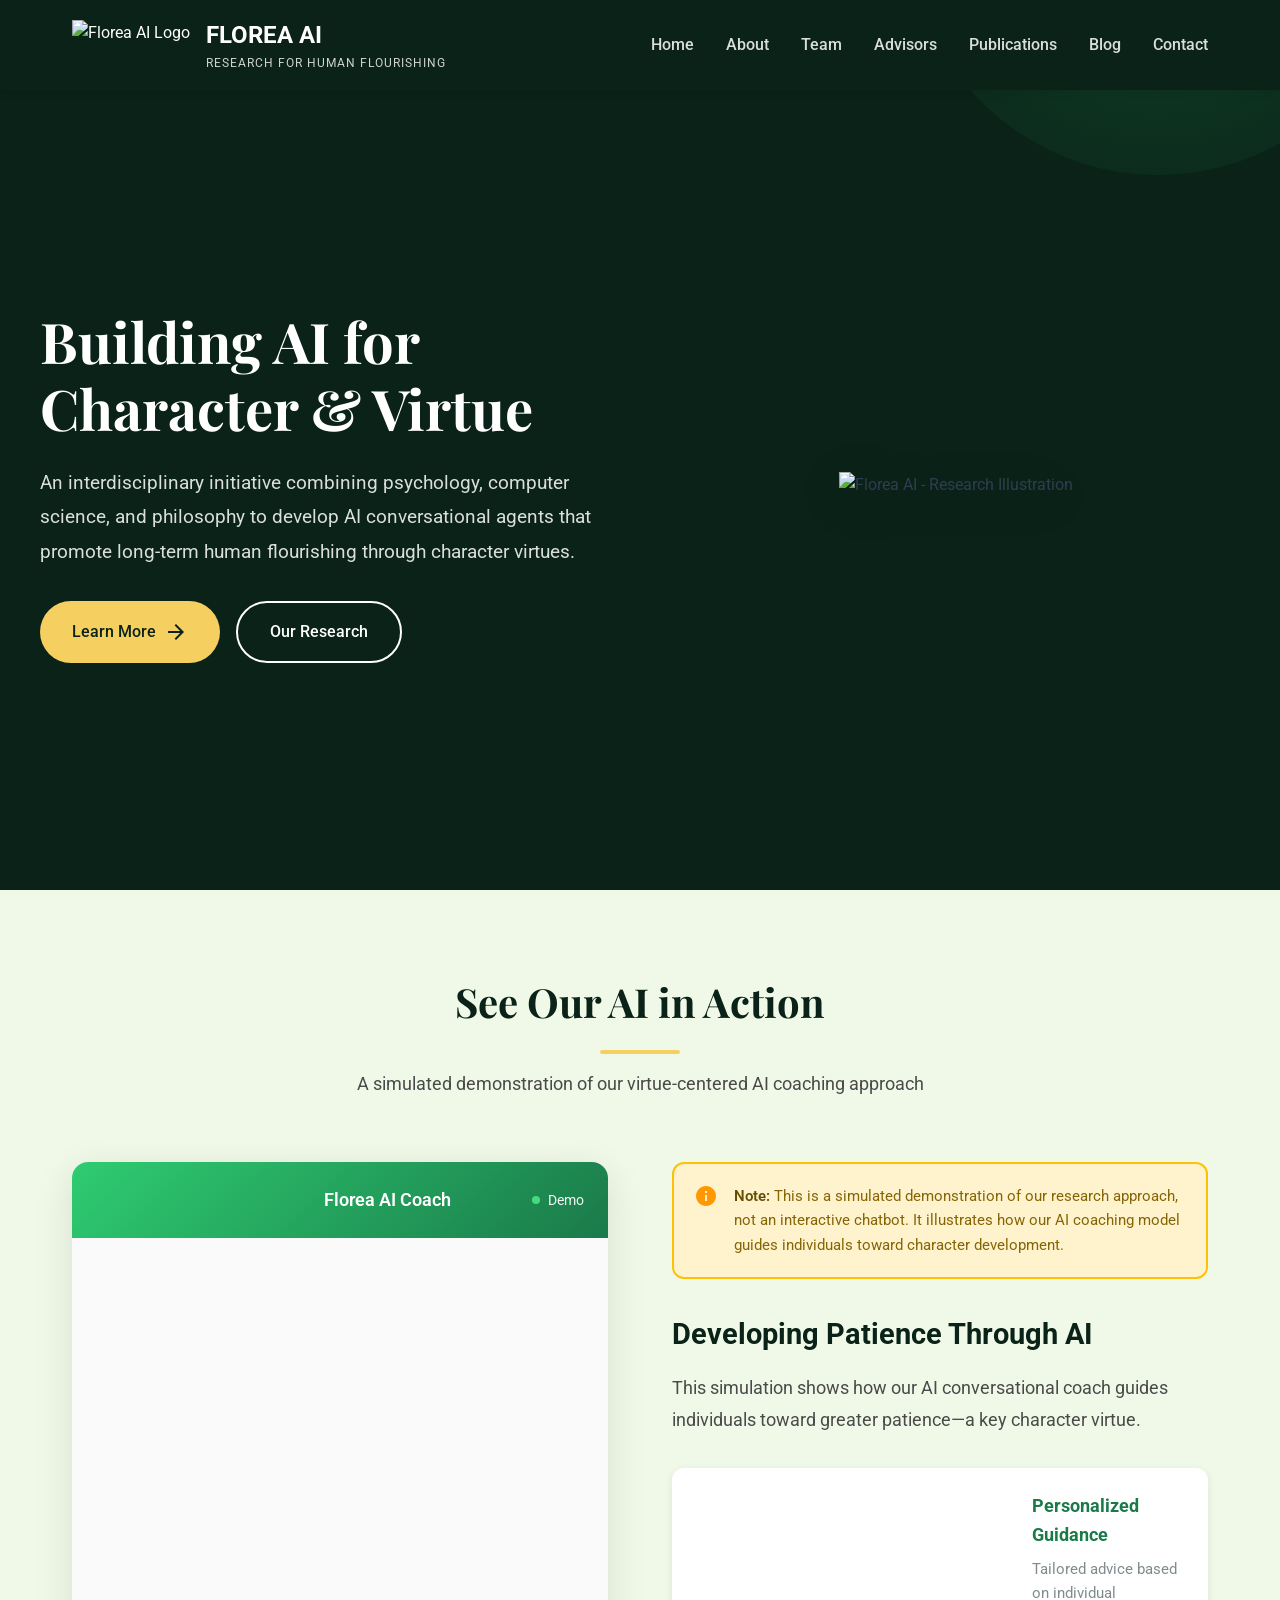
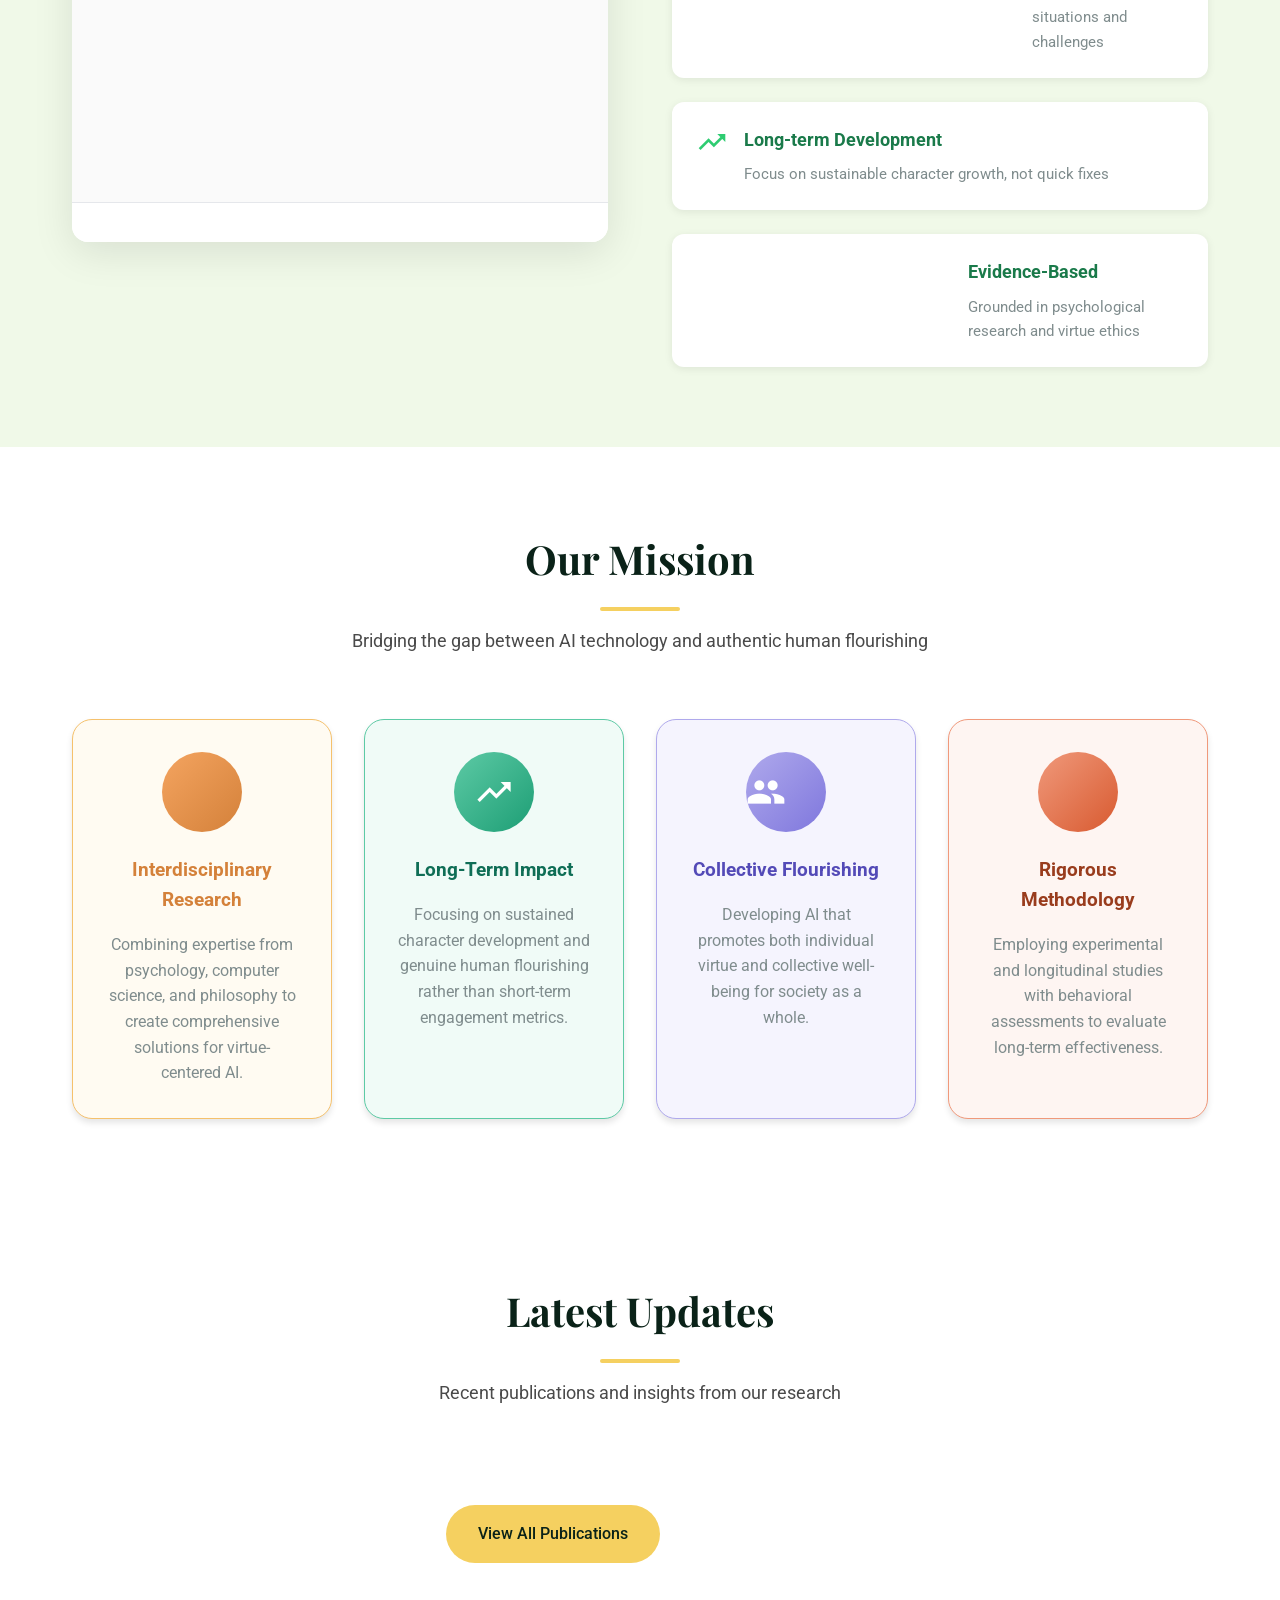
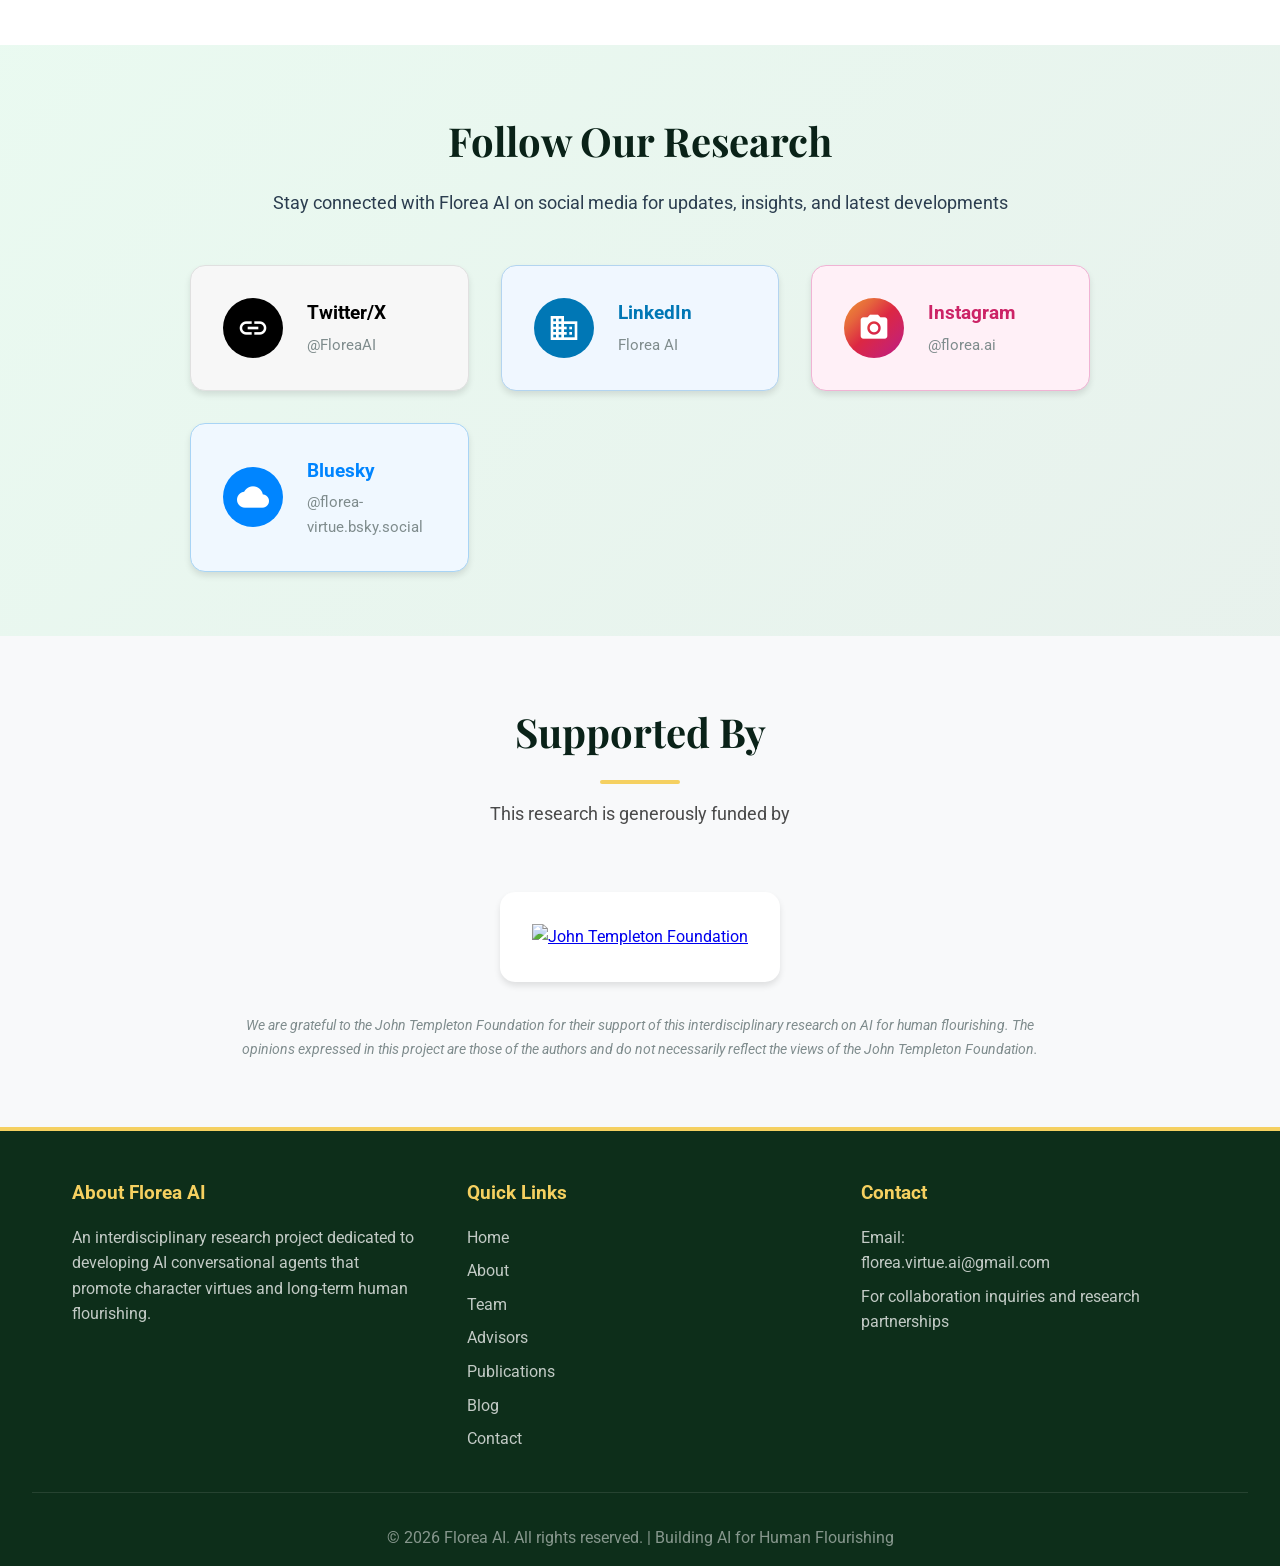
==== index.html @ 4e6e0218 "Update index.html" ====
<!DOCTYPE html>
<html lang="en">
<link rel="icon" href="/path/to/favicon.ico">
<head>
    <!-- Google tag (gtag.js) -->
<script async src="https://www.googletagmanager.com/gtag/js?id=G-B18Z51M95C"></script>
<script>
  window.dataLayer = window.dataLayer || [];
  function gtag(){dataLayer.push(arguments);}
  gtag('js', new Date());

  gtag('config', 'G-B18Z51M95C');
</script>
    <meta charset="UTF-8">
    <meta name="viewport" content="width=device-width, initial-scale=1.0">
    
    <!-- Primary Meta Tags -->
    <title>Florea AI - AI Research for Character Virtues & Human Flourishing</title>
    <meta name="title" content="Florea AI - AI Research for Character Virtues & Human Flourishing">
    <meta name="description" content="Florea AI develops virtue-centered AI conversational agents that promote character development and long-term human flourishing through interdisciplinary research in psychology, computer science, and philosophy.">
    <meta name="keywords" content="AI ethics, character virtues, human flourishing, AI conversational agents, virtue ethics, AI research, positive psychology, character development, ethical AI">
    <meta name="author" content="Florea AI Research Team">
    <meta name="robots" content="index, follow">
    <link rel="canonical" href="https://www.florea-ai.org/">
    
    <!-- Open Graph / Facebook -->
    <meta property="og:type" content="website">
    <meta property="og:url" content="https://www.florea-ai.org/">
    <meta property="og:title" content="Florea AI - AI Research for Character Virtues & Human Flourishing">
    <meta property="og:description" content="Developing AI conversational agents that promote character virtues and long-term human flourishing through interdisciplinary research.">
    <meta property="og:image" content="https://www.florea-ai.org/images/Florea_AI.png">
    <meta property="og:site_name" content="Florea AI">
    
    <!-- Twitter -->
    <meta property="twitter:card" content="summary_large_image">
    <meta property="twitter:url" content="https://www.florea-ai.org/">
    <meta property="twitter:title" content="Florea AI - AI Research for Character Virtues & Human Flourishing">
    <meta property="twitter:description" content="Developing AI conversational agents that promote character virtues and long-term human flourishing through interdisciplinary research.">
    <meta property="twitter:image" content="https://www.florea-ai.org/images/Florea_AI.png">
    <meta name="twitter:site" content="@FloreaAI">
    
    <!-- Fonts and Styles -->
    <link href="https://fonts.googleapis.com/css2?family=Roboto:wght@300;400;500;700&family=Playfair+Display:wght@700&display=swap" rel="stylesheet">
    <link rel="stylesheet" href="https://fonts.googleapis.com/icon?family=Material+Icons">
    <link rel="stylesheet" href="css/styles.css?v=2">
    
    <!-- Structured Data / Schema.org -->
    <script type="application/ld+json">
    {
      "@context": "https://schema.org",
      "@type": "ResearchOrganization",
      "name": "Florea AI",
      "description": "An interdisciplinary research project dedicated to developing AI conversational agents that promote character virtues and long-term human flourishing",
      "url": "https://www.florea-ai.org",
      "logo": "https://www.florea-ai.org/images/Florea_AI.png",
      "sameAs": [
        "https://x.com/FloreaAI",
        "https://www.linkedin.com/company/florea-ai",
        "https://www.instagram.com/florea.ai/",
        "https://bsky.app/profile/florea-virtue.bsky.social"
      ],
      "contactPoint": {
        "@type": "ContactPoint",
        "email": "florea.virtue.ai@gmail.com",
        "contactType": "Research Inquiries"
      }
    }
    </script>
</head>
<body>
    <!-- 
    ============================================================================
    EDITING INSTRUCTIONS FOR NON-PROGRAMMERS
    ============================================================================
    
    This website is designed to be easy to edit. Here's what you need to know:
    
    1. CHANGING TEXT: Simply find the text you want to change and type new text
    2. ADDING IMAGES: Replace image paths (src="...") with your new image path
    3. ADDING TEAM MEMBERS: Go to js/data.js file - instructions there
    4. ADDING PUBLICATIONS: Go to js/data.js file - instructions there
    5. ADDING BLOG POSTS: Go to js/data.js file - instructions there
    6. CHANGING COLORS: Go to css/styles.css and edit the color variables
    
    IMPORTANT: Don't delete any tags that look like <div>, </div>, <section>, etc.
    Just change the text BETWEEN the tags.
    
    ============================================================================
    -->

    <!-- Navigation Bar -->
    <nav id="navbar">
        <div class="nav-container">
            <a href="index.html" class="logo-nav">
                <!-- TO CHANGE LOGO: Replace the src path below with your logo file -->
                <img src="images/Florea_AI.png" alt="Florea AI Logo">
                <div class="logo-text">
                    <!-- TO CHANGE SITE TITLE: Edit text between <h1> tags -->
                    <h1>FLOREA AI</h1>
                    <!-- TO CHANGE TAGLINE: Edit text between <p> tags -->
                    <p>Research for Human Flourishing</p>
                </div>
            </a>
            <ul class="nav-links">
                <!-- TO ADD/REMOVE MENU ITEMS: Copy/paste <li> tags or delete them -->
                <li><a href="index.html">Home</a></li>
                <li><a href="about.html">About</a></li>
                <li><a href="team.html">Team</a></li>
                <li><a href="advisors.html">Advisors</a></li>
                <li><a href="publications.html">Publications</a></li>
                <li><a href="blog.html">Blog</a></li>
                <li><a href="contact.html">Contact</a></li>
            </ul>
            <div class="mobile-menu">
                <span class="material-icons">menu</span>
            </div>
        </div>
    </nav>
    <!-- Hero/Landing Section -->
    <section class="hero">
        <div class="hero-content">
            <div class="hero-text">
                <!-- TO CHANGE MAIN HEADLINE: Edit text between <h2> tags -->
                <h2>Building AI for Character & Virtue</h2>
                
                <!-- TO CHANGE DESCRIPTION: Edit text between <p> tags -->
                <p>An interdisciplinary initiative combining psychology, computer science, and philosophy to develop AI conversational agents that promote long-term human flourishing through character virtues.</p>
                
                <div class="cta-buttons">
                    <!-- TO CHANGE BUTTON TEXT: Edit text between <span> tags -->
                    <!-- TO CHANGE BUTTON LINK: Edit href="..." -->
                    <a href="about.html" class="btn btn-primary">
                        <span>Learn More</span>
                        <span class="material-icons">arrow_forward</span>
                    </a>
                    <a href="publications.html" class="btn btn-secondary">
                        <span>Our Research</span>
                    </a>
                </div>
            </div>
            <div class="hero-image">
                <!-- TO CHANGE HERO IMAGE: Replace src path -->
                <img src="images/Florea_AI.png" alt="Florea AI - Research Illustration">
            </div>
        </div>
    </section>

    <!-- Chatbot Demo Section -->
    <section class="chatbot-demo-section">
        <div class="container">
            <div class="section-header">
                <h2>See Our AI in Action</h2>
                <div class="accent-line"></div>
                <p>A simulated demonstration of our virtue-centered AI coaching approach</p>
            </div>
            
            <div class="chatbot-demo-container">
                <div class="chatbot-window">
                    <div class="chatbot-header">
                        <div class="chatbot-title">
                            <span class="material-icons">smart_toy</span>
                            <span>Florea AI Coach</span>
                        </div>
                        <div class="chatbot-status">
                            <span class="status-dot"></span>
                            <span>Demo</span>
                        </div>
                    </div>
                    <div class="chatbot-messages" id="chatbot-messages">
                        <!-- Messages will be added dynamically -->
                    </div>
                    <div class="chatbot-footer">
                        <div class="typing-indicator" id="typing-indicator">
                            <span></span>
                            <span></span>
                            <span></span>
                        </div>
                    </div>
                </div>
                <div class="chatbot-info">
                    <div class="demo-disclaimer">
                        <span class="material-icons">info</span>
                        <p><strong>Note:</strong> This is a simulated demonstration of our research approach, not an interactive chatbot. It illustrates how our AI coaching model guides individuals toward character development.</p>
                    </div>
                    <h3>Developing Patience Through AI</h3>
                    <p>This simulation shows how our AI conversational coach guides individuals toward greater patience—a key character virtue.</p>
                    <div class="demo-features">
                        <div class="demo-feature">
                            <span class="material-icons">psychology</span>
                            <div>
                                <h4>Personalized Guidance</h4>
                                <p>Tailored advice based on individual situations and challenges</p>
                            </div>
                        </div>
                        <div class="demo-feature">
                            <span class="material-icons">trending_up</span>
                            <div>
                                <h4>Long-term Development</h4>
                                <p>Focus on sustainable character growth, not quick fixes</p>
                            </div>
                        </div>
                        <div class="demo-feature">
                            <span class="material-icons">verified</span>
                            <div>
                                <h4>Evidence-Based</h4>
                                <p>Grounded in psychological research and virtue ethics</p>
                            </div>
                        </div>
                    </div>
                </div>
            </div>
        </div>
    </section>

    <!-- Quick Overview Section -->
    <section class="overview-section">
        <div class="container">
            <div class="section-header">
                <!-- TO CHANGE SECTION TITLE: Edit text between <h2> tags -->
                <h2>Our Mission</h2>
                <div class="accent-line"></div>
                <!-- TO CHANGE SECTION SUBTITLE: Edit text between <p> tags -->
                <p>Bridging the gap between AI technology and authentic human flourishing</p>
            </div>
            
            <div class="mission-grid">
                <!-- TO ADD MORE MISSION ITEMS: Copy this entire div.mission-card block -->
                <div class="mission-card">
                    <div class="mission-icon">
                        <!-- TO CHANGE ICON: Replace text between <span> tags with Material Icon name -->
                        <span class="material-icons">psychology</span>
                    </div>
                    <!-- TO CHANGE CARD TITLE: Edit <h3> text -->
                    <h3>Interdisciplinary Research</h3>
                    <!-- TO CHANGE CARD DESCRIPTION: Edit <p> text -->
                    <p>Combining expertise from psychology, computer science, and philosophy to create comprehensive solutions for virtue-centered AI.</p>
                </div>

                <div class="mission-card">
                    <div class="mission-icon">
                        <span class="material-icons">trending_up</span>
                    </div>
                    <h3>Long-Term Impact</h3>
                    <p>Focusing on sustained character development and genuine human flourishing rather than short-term engagement metrics.</p>
                </div>

                <div class="mission-card">
                    <div class="mission-icon">
                        <span class="material-icons">groups</span>
                    </div>
                    <h3>Collective Flourishing</h3>
                    <p>Developing AI that promotes both individual virtue and collective well-being for society as a whole.</p>
                </div>

                <div class="mission-card">
                    <div class="mission-icon">
                        <span class="material-icons">science</span>
                    </div>
                    <h3>Rigorous Methodology</h3>
                    <p>Employing experimental and longitudinal studies with behavioral assessments to evaluate long-term effectiveness.</p>
                </div>
            </div>
        </div>
    </section>

    <!-- Latest Updates Section -->
    <section class="latest-section">
        <div class="container">
            <div class="section-header">
                <h2>Latest Updates</h2>
                <div class="accent-line"></div>
                <p>Recent publications and insights from our research</p>
            </div>
            
            <!-- This section automatically loads from js/data.js -->
            <div id="latest-updates" class="latest-grid">
                <!-- Content loaded by JavaScript -->
            </div>
            
            <div class="text-center" style="margin-top: 2rem;">
                <a href="publications.html" class="btn btn-primary">View All Publications</a>
                <a href="blog.html" class="btn btn-secondary">Read Our Blog</a>
            </div>
        </div>
    </section>

    <!-- Social Media Section -->
    <section class="social-media-section">
        <div class="container">
            <div class="social-content">
                <h2>Follow Our Research</h2>
                <p>Stay connected with Florea AI on social media for updates, insights, and latest developments</p>
                <div class="social-links-grid">
                    <a href="https://x.com/FloreaAI" class="social-link-card" target="_blank" rel="noopener noreferrer">
                        <div class="social-icon">
                            <span class="material-icons">link</span>
                        </div>
                        <div class="social-info">
                            <h3>Twitter/X</h3>
                            <p>@FloreaAI</p>
                        </div>
                    </a>
                    <a href="https://www.linkedin.com/company/florea-ai" class="social-link-card" target="_blank" rel="noopener noreferrer">
                        <div class="social-icon">
                            <span class="material-icons">business</span>
                        </div>
                        <div class="social-info">
                            <h3>LinkedIn</h3>
                            <p>Florea AI</p>
                        </div>
                    </a>
                    <a href="https://www.instagram.com/florea.ai/" class="social-link-card" target="_blank" rel="noopener noreferrer">
                        <div class="social-icon">
                            <span class="material-icons">photo_camera</span>
                        </div>
                        <div class="social-info">
                            <h3>Instagram</h3>
                            <p>@florea.ai</p>
                        </div>
                    </a>
                    <a href="https://bsky.app/profile/florea-virtue.bsky.social" class="social-link-card" target="_blank" rel="noopener noreferrer">
                        <div class="social-icon">
                            <span class="material-icons">cloud</span>
                        </div>
                        <div class="social-info">
                            <h3>Bluesky</h3>
                            <p>@florea-virtue.bsky.social</p>
                        </div>
                    </a>
                </div>
            </div>
        </div>
    </section>

    <!-- Sponsors Section -->
    <section class="sponsors-section">
        <div class="container">
            <div class="section-header">
                <!-- TO CHANGE SPONSORS TITLE: Edit <h2> text -->
                <h2>Supported By</h2>
                <div class="accent-line"></div>
                <!-- TO CHANGE SPONSORS DESCRIPTION: Edit <p> text -->
                <p>This research is generously funded by</p>
            </div>
            <div class="sponsors-grid">
                <!-- TO ADD MORE SPONSORS: Copy this sponsor-card div and change the image and link -->
                <div class="sponsor-card">
                    <a href="https://www.templeton.org/" target="_blank" rel="noopener noreferrer">
                        <img src="images/JTF_logo.png" alt="John Templeton Foundation">
                    </a>
                </div>
                <!-- Add more sponsor cards here by copying the above div -->
            </div>
            <div class="sponsor-acknowledgment">
                <!-- TO CHANGE ACKNOWLEDGMENT TEXT: Edit <p> text -->
                <p>We are grateful to the John Templeton Foundation for their support of this interdisciplinary research on AI for human flourishing. The opinions expressed in this project are those of the authors and do not necessarily reflect the views of the John Templeton Foundation.</p>
            </div>
        </div>
    </section>

    <!-- Footer -->
    <footer>
        <div class="footer-content container">
            <div class="footer-section">
                <!-- TO CHANGE FOOTER ABOUT TEXT: Edit <p> text -->
                <h3>About Florea AI</h3>
                <p>An interdisciplinary research project dedicated to developing AI conversational agents that promote character virtues and long-term human flourishing.</p>
            </div>
            <div class="footer-section">
                <h3>Quick Links</h3>
                <!-- TO ADD/REMOVE FOOTER LINKS: Copy/paste <a> tags -->
                <a href="index.html">Home</a>
                <a href="about.html">About</a>
                <a href="team.html">Team</a>
                <a href="advisors.html">Advisors</a>
                <a href="publications.html">Publications</a>
                <a href="blog.html">Blog</a>
                <a href="contact.html">Contact</a>
            </div>
            <div class="footer-section" style="display: none;">
                <h3>Resources</h3>
                <!-- TO CHANGE RESOURCE LINKS: Edit href and text -->
                <a href="#">Open Source Code</a>
                <a href="#">Datasets</a>
                <a href="#">Documentation</a>
                <a href="#">Research Tools</a>
            </div>
            <div class="footer-section">
                <h3>Contact</h3>
                <!-- TO CHANGE CONTACT INFO: Edit text -->
                <p>Email: <a href="mailto:florea.virtue.ai@gmail.com">florea.virtue.ai@gmail.com</a>
                <p>For collaboration inquiries and research partnerships</p>
            </div>
        </div>
        <div class="footer-bottom">
            <!-- TO CHANGE COPYRIGHT: Edit text -->
            <p>&copy; 2026 Florea AI. All rights reserved. | Building AI for Human Flourishing</p>
        </div>
    </footer>

    <script src="js/data.js"></script>
    <script src="js/main.js"></script>
</body>
</html>
---- css/styles.css ----
/*
================================================================================
FLOREA AI WEBSITE STYLES
================================================================================

TO CHANGE COLORS:
Find the :root section below and modify the color values

TO CHANGE FONTS:
Look for font-family declarations and update them

IMPORTANT: Be careful when editing - keep all the brackets {} and semicolons ;
================================================================================
*/

/* ============================================================================
   COLOR VARIABLES - EDIT THESE TO CHANGE SITE COLORS
   ============================================================================ */
:root {
    /* Main brand colors - change these to match your preferences */
    --primary-green: #2ecc71;
    --dark-green: #1a7a4a;
    --light-green: #a8e6cf;
    --accent-green: #27ae60;
    
    /* Text colors */
    --text-dark: #2c3e50;
    --text-light: #7f8c8d;
    
    /* Background and UI */
    --background: #ffffff;
    --background-light: #f8f9fa;
    --card-shadow: 0 4px 6px rgba(0, 0, 0, 0.1);
    --card-shadow-hover: 0 8px 16px rgba(0, 0, 0, 0.15);
}

/* ============================================================================
   BASIC RESET AND TYPOGRAPHY
   ============================================================================ */
* {
    margin: 0;
    padding: 0;
    box-sizing: border-box;
}

body {
    font-family: 'Roboto', sans-serif;
    color: var(--text-dark);
    line-height: 1.6;
    overflow-x: hidden;
}

.container {
    max-width: 1200px;
    margin: 0 auto;
    padding: 0 2rem;
}

.container-narrow {
    max-width: 800px;
    margin: 0 auto;
    padding: 0 2rem;
}

.text-center {
    text-align: center;
}

/* ============================================================================
   NAVIGATION
   ============================================================================ */
nav {
    position: fixed;
    top: 0;
    width: 100%;
    background: rgba(255, 255, 255, 0.98);
    box-shadow: 0 2px 10px rgba(0, 0, 0, 0.1);
    z-index: 1000;
    transition: all 0.3s ease;
}

nav.scrolled {
    background: rgba(255, 255, 255, 1);
}

.nav-container {
    max-width: 1200px;
    margin: 0 auto;
    padding: 1rem 2rem;
    display: flex;
    justify-content: space-between;
    align-items: center;
}

.logo-nav {
    display: flex;
    align-items: center;
    gap: 1rem;
    text-decoration: none;
    color: #ffffff;
}

.logo-nav img {
    height: 50px;
    width: auto;
}

.logo-text h1 {
    font-size: 1.5rem;
    font-weight: 700;
    color: #ffffff;  
}

.logo-text p {
    font-size: 0.75rem;
    color: #ffffff;
    letter-spacing: 1px;
    text-transform: uppercase;
}

.nav-links {
    display: flex;
    gap: 2rem;
    list-style: none;
}

.nav-links a {
    text-decoration: none;
    color: var(--text-dark);
    font-weight: 500;
    transition: color 0.3s ease;
    position: relative;
}

.nav-links a:hover,
.nav-links a.active {
    color: var(--primary-green);
}

.nav-links a::after {
    content: '';
    position: absolute;
    bottom: -5px;
    left: 0;
    width: 0;
    height: 2px;
    background: var(--primary-green);
    transition: width 0.3s ease;
}

.nav-links a:hover::after,
.nav-links a.active::after {
    width: 100%;
}

.mobile-menu {
    display: none;
    cursor: pointer;
}

/* ============================================================================
   HERO SECTION
   ============================================================================ */
.hero {
    margin-top: 80px;
    min-height: 90vh;
    background: linear-gradient(135deg, rgba(46, 204, 113, 0.1), rgba(26, 122, 74, 0.1));
    display: flex;
    align-items: center;
    justify-content: center;
    padding: 4rem 2rem;
    position: relative;
    overflow: hidden;
}

.hero::before {
    content: '';
    position: absolute;
    top: -50%;
    right: -10%;
    width: 500px;
    height: 500px;
    background: radial-gradient(circle, rgba(46, 204, 113, 0.2), transparent);
    border-radius: 50%;
    animation: float 6s ease-in-out infinite;
}

@keyframes float {
    0%, 100% { transform: translateY(0) rotate(0deg); }
    50% { transform: translateY(-20px) rotate(5deg); }
}

.hero-content {
    max-width: 1200px;
    display: grid;
    grid-template-columns: 1fr 1fr;
    gap: 4rem;
    align-items: center;
    position: relative;
    z-index: 1;
}

.hero-text h2 {
    font-family: 'Playfair Display', serif;
    font-size: 3.5rem;
    margin-bottom: 1.5rem;
    background: linear-gradient(135deg, var(--primary-green), var(--dark-green));
    -webkit-background-clip: text;
    -webkit-text-fill-color: transparent;
    background-clip: text;
    line-height: 1.2;
}

.hero-text p {
    font-size: 1.2rem;
    color: var(--text-light);
    margin-bottom: 2rem;
    line-height: 1.8;
}

.cta-buttons {
    display: flex;
    gap: 1rem;
    flex-wrap: wrap;
}

.btn {
    padding: 1rem 2rem;
    border: none;
    border-radius: 50px;
    font-size: 1rem;
    font-weight: 500;
    cursor: pointer;
    transition: all 0.3s ease;
    text-decoration: none;
    display: inline-flex;
    align-items: center;
    gap: 0.5rem;
}

.btn-primary {
    background: linear-gradient(135deg, var(--primary-green), var(--accent-green));
    color: white;
    box-shadow: 0 4px 15px rgba(46, 204, 113, 0.3);
}

.btn-primary:hover {
    transform: translateY(-2px);
    box-shadow: 0 6px 20px rgba(46, 204, 113, 0.4);
}

.btn-secondary {
    background: white;
    color: var(--primary-green);
    border: 2px solid var(--primary-green);
}

.btn-secondary:hover {
    background: var(--primary-green);
    color: white;
}

.hero-image {
    display: flex;
    justify-content: center;
    align-items: center;
}

.hero-image img {
    max-width: 100%;
    height: auto;
    filter: drop-shadow(0 10px 30px rgba(0, 0, 0, 0.1));
    animation: floatImage 3s ease-in-out infinite;
}

@keyframes floatImage {
    0%, 100% { transform: translateY(0); }
    50% { transform: translateY(-10px); }
}

/* ============================================================================
   SECTION STYLES
   ============================================================================ */
section {
    padding: 5rem 2rem;
}

.section-header {
    text-align: center;
    margin-bottom: 4rem;
}

.section-header h2 {
    font-family: 'Playfair Display', serif;
    font-size: 2.5rem;
    margin-bottom: 1rem;
    color: var(--text-dark);
}

.section-header p {
    font-size: 1.1rem;
    color: var(--text-light);
    max-width: 700px;
    margin: 0 auto;
}

.accent-line {
    width: 80px;
    height: 4px;
    background: linear-gradient(90deg, var(--primary-green), var(--accent-green));
    margin: 1rem auto;
    border-radius: 2px;
}

/* ============================================================================
   PAGE HEADER
   ============================================================================ */
.page-header {
    margin-top: 80px;
    padding: 4rem 2rem;
    background: linear-gradient(135deg, rgba(46, 204, 113, 0.1), rgba(26, 122, 74, 0.1));
    text-align: center;
}

.page-header h1 {
    font-family: 'Playfair Display', serif;
    font-size: 3rem;
    margin-bottom: 1rem;
    background: linear-gradient(135deg, var(--primary-green), var(--dark-green));
    -webkit-background-clip: text;
    -webkit-text-fill-color: transparent;
    background-clip: text;
}

.page-header p {
    font-size: 1.2rem;
    color: var(--text-light);
}

/* ============================================================================
   MISSION/OVERVIEW CARDS
   ============================================================================ */
.overview-section {
    background: white;
}

.mission-grid {
    display: grid;
    grid-template-columns: repeat(auto-fit, minmax(250px, 1fr));
    gap: 2rem;
}

.mission-card {
    background: white;
    padding: 2rem;
    border-radius: 20px;
    box-shadow: var(--card-shadow);
    transition: transform 0.3s ease, box-shadow 0.3s ease;
    text-align: center;
}

.mission-card:hover {
    transform: translateY(-10px);
    box-shadow: var(--card-shadow-hover);
}
.mission-card:nth-child(1) { background: #FFFBF2; border: 1px solid #F5C16C; }
.mission-card:nth-child(2) { background: #F0FBF7; border: 1px solid #5DCAA5; }
.mission-card:nth-child(3) { background: #F5F4FE; border: 1px solid #AFA9EC; }
.mission-card:nth-child(4) { background: #FEF5F2; border: 1px solid #F0997B; }

.mission-icon {
    width: 80px;
    height: 80px;
    margin: 0 auto 1.5rem;
    background: linear-gradient(135deg, var(--light-green), var(--primary-green));
    border-radius: 50%;
    display: flex;
    align-items: center;
    justify-content: center;
}
.mission-card:nth-child(1) .mission-icon { background: linear-gradient(135deg, #F4A460, #D4813A); }
.mission-card:nth-child(2) .mission-icon { background: linear-gradient(135deg, #5DCAA5, #1D9E75); }
.mission-card:nth-child(3) .mission-icon { background: linear-gradient(135deg, #AFA9EC, #7F77DD); }
.mission-card:nth-child(4) .mission-icon { background: linear-gradient(135deg, #F0997B, #D85A30); }

.mission-icon .material-icons {
    font-size: 2.5rem;
    color: white;
}

.mission-card h3 {
    color: var(--dark-green);
    margin-bottom: 1rem;
}
.mission-card:nth-child(1) h3 { color: #D4813A; }
.mission-card:nth-child(2) h3 { color: #0F6E56; }
.mission-card:nth-child(3) h3 { color: #534AB7; }
.mission-card:nth-child(4) h3 { color: #993C1D; }

.mission-card p {
    color: var(--text-light);
}

/* ============================================================================
   TEAM STYLES
   ============================================================================ */
.team-grid {
    display: grid;
    grid-template-columns: repeat(auto-fit, minmax(280px, 1fr));
    gap: 2rem;
}

.team-card {
    background: white;
    border-radius: 20px;
    overflow: hidden;
    box-shadow: var(--card-shadow);
    transition: transform 0.3s ease, box-shadow 0.3s ease;
    cursor: pointer;
}

.team-card:hover {
    transform: translateY(-10px);
    box-shadow: var(--card-shadow-hover);
}

.team-image {
    width: 100%;
    height: 300px;
    background: linear-gradient(135deg, var(--light-green), var(--primary-green));
    display: flex;
    align-items: center;
    justify-content: center;
    font-size: 4rem;
    color: white;
}

.team-image img {
    width: 100%;
    height: 100%;
    object-fit: cover;
}

.team-info {
    padding: 1.5rem;
}

.team-info h3 {
    color: var(--dark-green);
    margin-bottom: 0.5rem;
}

.team-info .role {
    color: var(--primary-green);
    font-weight: 500;
    margin-bottom: 0.5rem;
}

.team-info .department {
    color: var(--text-light);
    font-size: 0.9rem;
}

/* ============================================================================
   MODAL STYLES
   ============================================================================ */
.modal {
    display: none;
    position: fixed;
    top: 0;
    left: 0;
    width: 100%;
    height: 100%;
    background: rgba(0, 0, 0, 0.7);
    z-index: 2000;
    justify-content: center;
    align-items: center;
    padding: 2rem;
}

.modal.active {
    display: flex;
}

.modal-content {
    background: white;
    border-radius: 20px;
    max-width: 700px;
    max-height: 90vh;
    overflow-y: auto;
    position: relative;
    animation: slideUp 0.3s ease;
}

@keyframes slideUp {
    from {
        opacity: 0;
        transform: translateY(50px);
    }
    to {
        opacity: 1;
        transform: translateY(0);
    }
}

.modal-header {
    background: linear-gradient(135deg, var(--primary-green), var(--dark-green));
    color: white;
    padding: 2rem;
    position: relative;
}

.modal-header-content h2 {
    font-size: 1.8rem;
    margin-bottom: 0.5rem;
}

.modal-role,
.modal-email {
    opacity: 0.9;
    font-size: 0.95rem;
}

.close-modal {
    position: absolute;
    top: 1rem;
    right: 1rem;
    background: rgba(255, 255, 255, 0.2);
    border: none;
    color: white;
    font-size: 2rem;
    cursor: pointer;
    width: 40px;
    height: 40px;
    border-radius: 50%;
    display: flex;
    align-items: center;
    justify-content: center;
    transition: background 0.3s ease;
}

.close-modal:hover {
    background: rgba(255, 255, 255, 0.3);
}

.modal-body {
    padding: 2rem;
}

.modal-body h4 {
    color: var(--dark-green);
    margin: 1.5rem 0 0.5rem 0;
}

.modal-body p {
    color: var(--text-light);
    line-height: 1.8;
}

/* ============================================================================
   PUBLICATIONS STYLES
   ============================================================================ */
.publications-list {
    display: grid;
    gap: 2.5rem;
}

.latest-grid {
    display: grid;
    gap: 2.5rem;
}

.publication-card {
    background: white;
    padding: 2rem;
    border-radius: 15px;
    box-shadow: var(--card-shadow);
    transition: transform 0.3s ease, box-shadow 0.3s ease;
    border-left: 4px solid var(--primary-green);
}

.publication-card:hover {
    transform: translateX(10px);
    box-shadow: var(--card-shadow-hover);
}

.publication-card h3 {
    color: var(--dark-green);
    margin-bottom: 0.5rem;
    font-size: 1.3rem;
}

.publication-meta {
    color: var(--text-light);
    font-size: 0.9rem;
    margin-bottom: 1rem;
}

.publication-card p {
    color: var(--text-light);
    margin-bottom: 1rem;
    line-height: 1.7;
}

.publication-links {
    display: flex;
    gap: 1rem;
    flex-wrap: wrap;
}

.pub-link {
    padding: 0.5rem 1rem;
    background: var(--light-green);
    color: var(--dark-green);
    text-decoration: none;
    border-radius: 20px;
    font-size: 0.9rem;
    font-weight: 500;
    transition: all 0.3s ease;
}

.pub-link:hover {
    background: var(--primary-green);
    color: white;
}

/* ============================================================================
   BLOG STYLES
   ============================================================================ */
.blog-grid {
    display: grid;
    grid-template-columns: repeat(auto-fit, minmax(350px, 1fr));
    gap: 2rem;
}

.blog-card {
    background: white;
    border-radius: 20px;
    overflow: hidden;
    box-shadow: var(--card-shadow);
    transition: transform 0.3s ease, box-shadow 0.3s ease;
    cursor: pointer;
}

.blog-card:hover {
    transform: translateY(-10px);
    box-shadow: var(--card-shadow-hover);
}

.blog-image {
    width: 100%;
    height: 200px;
    background: linear-gradient(135deg, var(--light-green), var(--primary-green));
}

.blog-image img {
    width: 100%;
    height: 100%;
    object-fit: cover;
}

.blog-content {
    padding: 2rem;
}

.blog-meta {
    display: flex;
    gap: 1rem;
    margin-bottom: 1rem;
    font-size: 0.85rem;
    color: var(--text-light);
}

.blog-content h3 {
    color: var(--dark-green);
    margin-bottom: 1rem;
}

.blog-content p {
    color: var(--text-light);
    margin-bottom: 1rem;
}

.read-more {
    color: var(--primary-green);
    text-decoration: none;
    font-weight: 500;
    display: inline-flex;
    align-items: center;
    gap: 0.5rem;
    transition: gap 0.3s ease;
}

.read-more:hover {
    gap: 1rem;
}

.post-category {
    display: inline-block;
    background: var(--primary-green);
    color: white;
    padding: 0.5rem 1rem;
    border-radius: 20px;
    font-size: 0.85rem;
    margin-bottom: 1rem;
}

/* ============================================================================
   BLOG POST PAGE
   ============================================================================ */
.blog-post-page {
    margin-top: 80px;
    padding: 4rem 2rem;
}

.blog-post-header {
    margin-bottom: 2rem;
}

.blog-post-header h1 {
    font-family: 'Playfair Display', serif;
    font-size: 2.5rem;
    margin-bottom: 1rem;
    color: var(--text-dark);
}

.post-meta {
    display: flex;
    gap: 2rem;
    color: var(--text-light);
}

.post-image-container {
    margin: 2rem 0;
    border-radius: 15px;
    overflow: hidden;
}

.post-image-container img {
    width: 100%;
    height: auto;
}

.post-content {
    font-size: 1.1rem;
    line-height: 1.8;
    color: var(--text-dark);
}

.post-content h3 {
    color: var(--dark-green);
    margin: 2rem 0 1rem;
}

.post-content p {
    margin-bottom: 1.5rem;
}

.post-footer {
    margin-top: 3rem;
    padding-top: 2rem;
    border-top: 1px solid #eee;
}

/* ============================================================================
   NEWSLETTER SECTION
   ============================================================================ */
.newsletter-section {
    padding: 2rem;
}

.newsletter {
    background: linear-gradient(135deg, var(--primary-green), var(--dark-green));
    border-radius: 30px;
    padding: 4rem 2rem;
    text-align: center;
    color: white;
}

.newsletter h2 {
    font-family: 'Playfair Display', serif;
    font-size: 2.5rem;
    margin-bottom: 1rem;
}

.newsletter p {
    font-size: 1.1rem;
    margin-bottom: 2rem;
    opacity: 0.9;
}

.newsletter-form {
    max-width: 500px;
    margin: 0 auto;
    display: flex;
    gap: 1rem;
    flex-wrap: wrap;
    justify-content: center;
}

.newsletter-form input {
    flex: 1;
    min-width: 250px;
    padding: 1rem 1.5rem;
    border: none;
    border-radius: 50px;
    font-size: 1rem;
}

.newsletter-form button {
    padding: 1rem 2rem;
    background: white;
    color: var(--primary-green);
    border: none;
    border-radius: 50px;
    font-size: 1rem;
    font-weight: 500;
    cursor: pointer;
    transition: all 0.3s ease;
}

.newsletter-form button:hover {
    transform: scale(1.05);
    box-shadow: 0 4px 15px rgba(0, 0, 0, 0.2);
}

.social-links {
    margin-top: 2rem;
    display: flex;
    gap: 1rem;
    justify-content: center;
}

.social-link {
    width: 50px;
    height: 50px;
    background: rgba(255, 255, 255, 0.2);
    border-radius: 50%;
    display: flex;
    align-items: center;
    justify-content: center;
    color: white;
    text-decoration: none;
    transition: all 0.3s ease;
}

.social-link:hover {
    background: white;
    color: var(--primary-green);
    transform: translateY(-5px);
}

/* ============================================================================
   CONTACT PAGE
   ============================================================================ */
.contact-grid {
    display: grid;
    grid-template-columns: 1fr 1fr;
    gap: 4rem;
    align-items: start;
}

.contact-info h2 {
    color: var(--dark-green);
    margin-bottom: 1rem;
}

.contact-methods {
    margin: 2rem 0;
}

.contact-method {
    display: flex;
    gap: 1rem;
    margin-bottom: 2rem;
    align-items: start;
}

.contact-method .material-icons {
    color: var(--primary-green);
    font-size: 2rem;
}

.contact-method h4 {
    color: var(--dark-green);
    margin-bottom: 0.25rem;
}

.contact-method p,
.contact-method a {
    color: var(--text-light);
    text-decoration: none;
}

.contact-method a:hover {
    color: var(--primary-green);
}

.social-links-large {
    display: flex;
    flex-direction: column;
    gap: 1rem;
}

.social-links-large .social-link {
    width: auto;
    height: auto;
    background: var(--light-green);
    color: var(--dark-green);
    padding: 1rem 1.5rem;
    border-radius: 10px;
    justify-content: flex-start;
    gap: 1rem;
}

.social-links-large .social-link:hover {
    background: var(--primary-green);
    color: white;
}

.contact-form-container h2 {
    color: var(--dark-green);
    margin-bottom: 1.5rem;
}

.contact-form {
    display: flex;
    flex-direction: column;
    gap: 1.5rem;
}

.form-group {
    display: flex;
    flex-direction: column;
}

.form-group label {
    color: var(--text-dark);
    font-weight: 500;
    margin-bottom: 0.5rem;
}

.form-group input,
.form-group select,
.form-group textarea {
    padding: 0.75rem 1rem;
    border: 2px solid #e0e0e0;
    border-radius: 10px;
    font-size: 1rem;
    font-family: 'Roboto', sans-serif;
    transition: border-color 0.3s ease;
}

.form-group input:focus,
.form-group select:focus,
.form-group textarea:focus {
    outline: none;
    border-color: var(--primary-green);
}

.collaboration-grid {
    display: grid;
    grid-template-columns: repeat(auto-fit, minmax(250px, 1fr));
    gap: 2rem;
}

.collaboration-card {
    background: white;
    padding: 2rem;
    border-radius: 15px;
    box-shadow: var(--card-shadow);
    text-align: center;
    transition: transform 0.3s ease;
}

.collaboration-card:hover {
    transform: translateY(-5px);
}

.collaboration-card .material-icons {
    font-size: 3rem;
    color: var(--primary-green);
    margin-bottom: 1rem;
}

.collaboration-card h3 {
    color: var(--dark-green);
    margin-bottom: 0.5rem;
}

.collaboration-card p {
    color: var(--text-light);
}

/* ============================================================================
   ABOUT PAGE SPECIFIC
   ============================================================================ */
.content-section {
    padding: 4rem 2rem;
}

.content-grid {
    display: grid;
    grid-template-columns: 1fr 1fr;
    gap: 4rem;
    align-items: center;
}

.content-text h2 {
    color: var(--dark-green);
    font-size: 2rem;
    margin-bottom: 1rem;
}

.content-text p {
    color: var(--text-light);
    margin-bottom: 1rem;
    line-height: 1.8;
}

.content-text ul {
    list-style: none;
    margin: 1rem 0;
}

.content-text li {
    color: var(--text-light);
    margin-bottom: 1rem;
    padding-left: 1.5rem;
    position: relative;
}

.content-text li::before {
    content: '✓';
    position: absolute;
    left: 0;
    color: var(--primary-green);
    font-weight: bold;
}

.content-visual {
    display: grid;
    gap: 1.5rem;
}

.stat-card {
    background: white;
    padding: 2rem;
    border-radius: 15px;
    box-shadow: var(--card-shadow);
    text-align: center;
}

.stat-number {
    font-size: 3rem;
    font-weight: 700;
    background: linear-gradient(135deg, var(--primary-green), var(--dark-green));
    -webkit-background-clip: text;
    -webkit-text-fill-color: transparent;
    background-clip: text;
    margin-bottom: 0.5rem;
}

.stat-label {
    color: var(--dark-green);
    font-weight: 600;
    margin-bottom: 0.5rem;
}

.stat-card p {
    color: var(--text-light);
    font-size: 0.9rem;
}

.highlight-section {
    background: var(--background-light);
    padding: 4rem 2rem;
}

.hypothesis-box {
    background: white;
    padding: 3rem;
    border-radius: 20px;
    box-shadow: var(--card-shadow);
}

.lead-text {
    font-size: 1.2rem;
    color: var(--text-dark);
    margin-bottom: 2rem;
    line-height: 1.8;
}

.hypothesis-points {
    display: grid;
    gap: 1.5rem;
}

.hypothesis-point {
    display: flex;
    gap: 1rem;
    align-items: start;
}

.hypothesis-point .material-icons {
    color: #e74c3c;
    flex-shrink: 0;
}

.hypothesis-point p {
    color: var(--text-light);
    line-height: 1.7;
}

.questions-grid {
    display: grid;
    grid-template-columns: repeat(auto-fit, minmax(400px, 1fr));
    gap: 2rem;
}

.question-card {
    background: white;
    padding: 2rem;
    border-radius: 15px;
    box-shadow: var(--card-shadow);
    position: relative;
    padding-left: 4rem;
}

.question-number {
    position: absolute;
    left: 1.5rem;
    top: 1.5rem;
    width: 40px;
    height: 40px;
    background: linear-gradient(135deg, var(--primary-green), var(--accent-green));
    color: white;
    border-radius: 50%;
    display: flex;
    align-items: center;
    justify-content: center;
    font-weight: 700;
    font-size: 1.2rem;
}

.question-card h3 {
    color: var(--dark-green);
    margin-bottom: 0.5rem;
    margin-top: 0.75rem;
}

.question-card p {
    color: var(--text-light);
    line-height: 1.7;
}

.approach-timeline {
    max-width: 800px;
    margin: 0 auto;
}

.timeline-item {
    display: flex;
    gap: 2rem;
    margin-bottom: 3rem;
    position: relative;
}

.timeline-item::before {
    content: '';
    position: absolute;
    left: 32px;
    top: 64px;
    width: 2px;
    height: calc(100% + 2rem);
    background: var(--light-green);
}

.timeline-item:last-child::before {
    display: none;
}

.timeline-marker {
    width: 64px;
    height: 64px;
    background: linear-gradient(135deg, var(--primary-green), var(--accent-green));
    border-radius: 50%;
    display: flex;
    align-items: center;
    justify-content: center;
    flex-shrink: 0;
}

.timeline-marker .material-icons {
    color: white;
    font-size: 2rem;
}

.timeline-content h3 {
    color: var(--dark-green);
    margin-bottom: 0.5rem;
}

.timeline-content p {
    color: var(--text-light);
    line-height: 1.7;
}

.outcomes-grid {
    display: grid;
    grid-template-columns: repeat(auto-fit, minmax(300px, 1fr));
    gap: 2rem;
}

.outcome-card {
    background: white;
    padding: 2rem;
    border-radius: 15px;
    box-shadow: var(--card-shadow);
    text-align: center;
    transition: transform 0.3s ease;
}

.outcome-card:hover {
    transform: translateY(-5px);
}

.outcome-card .material-icons {
    font-size: 3rem;
    color: var(--primary-green);
    margin-bottom: 1rem;
}

.outcome-card h3 {
    color: var(--dark-green);
    margin-bottom: 0.5rem;
}

.outcome-card p {
    color: var(--text-light);
}

.impact-section {
    background: linear-gradient(135deg, rgba(46, 204, 113, 0.1), rgba(26, 122, 74, 0.1));
    padding: 4rem 2rem;
}

.impact-content {
    max-width: 800px;
    margin: 0 auto;
    text-align: center;
}

.impact-content h2 {
    color: var(--dark-green);
    font-size: 2.5rem;
    margin-bottom: 1.5rem;
}

.impact-content p {
    color: var(--text-light);
    line-height: 1.8;
    margin-bottom: 1rem;
}

/* ============================================================================
   FILTER BUTTONS
   ============================================================================ */
.filter-section {
    padding: 2rem;
    text-align: center;
}

.filter-controls {
    display: flex;
    gap: 1rem;
    justify-content: center;
    flex-wrap: wrap;
}

.filter-btn {
    padding: 0.75rem 1.5rem;
    background: white;
    color: var(--text-dark);
    border: 2px solid #e0e0e0;
    border-radius: 50px;
    cursor: pointer;
    transition: all 0.3s ease;
    font-size: 1rem;
    font-weight: 500;
}

.filter-btn:hover,
.filter-btn.active {
    background: var(--primary-green);
    color: white;
    border-color: var(--primary-green);
}

/* ============================================================================
   FOOTER
   ============================================================================ */
footer {
    background:  #0D2E1A;
    color: white;
    padding: 3rem 2rem 1rem;
}

.footer-content {
    display: grid;
    grid-template-columns: repeat(auto-fit, minmax(250px, 1fr));
    gap: 3rem;
    margin-bottom: 2rem;
}

.footer-section h3 {
    margin-bottom: 1rem;
    color: var(--primary-green);
}

.footer-section p,
.footer-section a {
    color: rgba(255, 255, 255, 0.7);
    text-decoration: none;
    display: block;
    margin-bottom: 0.5rem;
    transition: color 0.3s ease;
}

.footer-section a:hover {
    color: var(--primary-green);
}

.footer-bottom {
    text-align: center;
    padding-top: 2rem;
    border-top: 1px solid rgba(255, 255, 255, 0.1);
    color: rgba(255, 255, 255, 0.5);
}

/* ============================================================================
   RESPONSIVE DESIGN
   ============================================================================ */
@media (max-width: 768px) {
    .nav-links {
        display: none;
    }

    .mobile-menu {
        display: block;
    }

    .hero-content {
        grid-template-columns: 1fr;
        text-align: center;
    }

    .hero-text h2 {
        font-size: 2.5rem;
    }

    .cta-buttons {
        justify-content: center;
    }

    .content-grid,
    .about-content,
    .contact-grid {
        grid-template-columns: 1fr;
    }

    .blog-grid {
        grid-template-columns: 1fr;
    }

    .team-grid {
        grid-template-columns: 1fr;
    }

    .newsletter-form {
        flex-direction: column;
    }

    .newsletter-form input {
        min-width: 100%;
    }

    .questions-grid {
        grid-template-columns: 1fr;
    }

    .mission-grid,
    .outcomes-grid,
    .collaboration-grid {
        grid-template-columns: 1fr;
    }
}

/* ============================================================================
   UTILITY CLASSES
   ============================================================================ */
.hidden {
    display: none !important;
}

.loading {
    animation: pulse 1.5s ease-in-out infinite;
}

@keyframes pulse {
    0%, 100% { opacity: 1; }
    50% { opacity: 0.5; }
}

/* ============================================================================
   SPONSORS SECTION
   ============================================================================ */
.sponsors-section {
    padding: 4rem 2rem;
    background: var(--background-light);
}

.sponsors-grid {
    display: flex;
    justify-content: center;
    align-items: center;
    gap: 3rem;
    flex-wrap: wrap;
    margin: 2rem 0;
}

.sponsor-card {
    background: white;
    padding: 2rem;
    border-radius: 15px;
    box-shadow: var(--card-shadow);
    transition: transform 0.3s ease, box-shadow 0.3s ease;
    max-width: 400px;
}

.sponsor-card:hover {
    transform: translateY(-5px);
    box-shadow: var(--card-shadow-hover);
}

.sponsor-card a {
    display: block;
}

.sponsor-card img {
    width: 100%;
    height: auto;
    display: block;
}

.sponsor-acknowledgment {
    max-width: 800px;
    margin: 2rem auto 0;
    text-align: center;
    color: var(--text-light);
    font-size: 0.9rem;
    line-height: 1.7;
    font-style: italic;
}

/* Responsive adjustments for sponsors */
@media (max-width: 768px) {
    .sponsors-grid {
        flex-direction: column;
        gap: 2rem;
    }
    
    .sponsor-card {
        max-width: 100%;
    }
}

/* ============================================================================
   ADVISORS PAGE STYLES
   ============================================================================ */
.advisors-intro-section {
    padding: 3rem 2rem;
    background: white;
}

.intro-content {
    max-width: 800px;
    margin: 0 auto;
    text-align: center;
}

.advisors-grid {
    display: grid;
    grid-template-columns: repeat(auto-fit, minmax(300px, 1fr));
    gap: 2rem;
}

.advisor-card {
    background: white;
    border-radius: 20px;
    overflow: hidden;
    box-shadow: var(--card-shadow);
    transition: transform 0.3s ease, box-shadow 0.3s ease;
    cursor: pointer;
}

.advisor-card:hover {
    transform: translateY(-10px);
    box-shadow: var(--card-shadow-hover);
}

.advisor-image {
    width: 100%;
    height: 350px;
    background: linear-gradient(135deg, var(--light-green), var(--primary-green));
    display: flex;
    align-items: center;
    justify-content: center;
    font-size: 4rem;
    color: white;
}

.advisor-image img {
    width: 100%;
    height: 100%;
    object-fit: cover;
}

.advisor-info {
    padding: 1.5rem;
}

.advisor-info h3 {
    color: var(--dark-green);
    margin-bottom: 0.5rem;
    font-size: 1.3rem;
}

.advisor-title {
    color: var(--primary-green);
    font-weight: 500;
    margin-bottom: 0.5rem;
}

.advisor-affiliation {
    color: var(--text-light);
    font-size: 0.95rem;
    font-style: italic;
}

.advisory-info-section {
    padding: 4rem 2rem;
    background: var(--background-light);
}

.info-cards {
    display: grid;
    grid-template-columns: repeat(auto-fit, minmax(280px, 1fr));
    gap: 2rem;
}

.info-card {
    background: white;
    padding: 2rem;
    border-radius: 15px;
    box-shadow: var(--card-shadow);
    text-align: center;
}

.info-card .material-icons {
    font-size: 3rem;
    color: var(--primary-green);
    margin-bottom: 1rem;
}

.info-card h3 {
    color: var(--dark-green);
    margin-bottom: 0.5rem;
}

.info-card p {
    color: var(--text-light);
    line-height: 1.7;
}

/* Responsive adjustments for advisors */
@media (max-width: 768px) {
    .advisors-grid {
        grid-template-columns: 1fr;
    }
    
    .info-cards {
        grid-template-columns: 1fr;
    }
}

/* ============================================================================
   SOCIAL MEDIA SECTION (Replaces Newsletter)
   ============================================================================ */
.social-media-section {
    padding: 4rem 2rem;
    background: linear-gradient(135deg, rgba(46, 204, 113, 0.1), rgba(26, 122, 74, 0.1));
}

.social-content {
    text-align: center;
    max-width: 1000px;
    margin: 0 auto;
}

.social-content h2 {
    font-family: 'Playfair Display', serif;
    font-size: 2.5rem;
    margin-bottom: 1rem;
    color: var(--dark-green);
}

.social-content p {
    font-size: 1.1rem;
    color: var(--text-light);
    margin-bottom: 3rem;
}

.social-links-grid {
    display: grid;
    grid-template-columns: repeat(auto-fit, minmax(250px, 1fr));
    gap: 2rem;
    max-width: 900px;
    margin: 0 auto;
}

.social-link-card {
    background: white;
    padding: 2rem;
    border-radius: 15px;
    box-shadow: var(--card-shadow);
    text-decoration: none;
    display: flex;
    align-items: center;
    gap: 1.5rem;
    transition: all 0.3s ease;
}

.social-link-card:hover {
    transform: translateY(-5px);
    box-shadow: var(--card-shadow-hover);
}

.social-link-card .social-icon {
    width: 60px;
    height: 60px;
    background: linear-gradient(135deg, var(--primary-green), var(--accent-green));
    border-radius: 50%;
    display: flex;
    align-items: center;
    justify-content: center;
    flex-shrink: 0;
}

.social-link-card .social-icon .material-icons {
    color: white;
    font-size: 2rem;
}

.social-link-card .social-info {
    text-align: left;
}

.social-link-card .social-info h3 {
    color: var(--dark-green);
    margin-bottom: 0.25rem;
    font-size: 1.2rem;
}

.social-link-card .social-info p {
    color: var(--text-light);
    margin: 0;
    font-size: 0.95rem;
}

@media (max-width: 768px) {
    .social-links-grid {
        grid-template-columns: 1fr;
    }
}

/* ============================================================================
   CHATBOT DEMO SECTION
   ============================================================================ */
.chatbot-demo-section {
    padding: 5rem 0;
    background: #F0F9E8;
}

.chatbot-demo-container {
    display: grid;
    grid-template-columns: 1fr 1fr;
    gap: 4rem;
    margin-top: 3rem;
    align-items: start;
}

.chatbot-window {
    background: white;
    border-radius: 16px;
    box-shadow: 0 10px 40px rgba(0, 0, 0, 0.1);
    overflow: hidden;
    display: flex;
    flex-direction: column;
    height: 680px;
}

.chatbot-header {
    background: linear-gradient(135deg, var(--primary-green) 0%, var(--dark-green) 100%);
    color: white;
    padding: 1.5rem;
    display: flex;
    justify-content: space-between;
    align-items: center;
}

.chatbot-title {
    display: flex;
    align-items: center;
    gap: 0.75rem;
    font-weight: 600;
    font-size: 1.1rem;
}

.chatbot-status {
    display: flex;
    align-items: center;
    gap: 0.5rem;
    font-size: 0.9rem;
    opacity: 0.95;
}

.status-dot {
    width: 8px;
    height: 8px;
    background: #4ade80;
    border-radius: 50%;
    animation: pulse 2s ease-in-out infinite;
}

@keyframes pulse {
    0%, 100% {
        opacity: 1;
    }
    50% {
        opacity: 0.5;
    }
}

.chatbot-messages {
    flex: 1;
    padding: 2rem;
    overflow-y: auto;
    display: flex;
    flex-direction: column;
    gap: 1.5rem;
    background: #fafafa;
}

.message {
    display: flex;
    gap: 1rem;
    animation: fadeInUp 0.5s ease-out;
    opacity: 0;
    animation-fill-mode: forwards;
}

@keyframes fadeInUp {
    from {
        opacity: 0;
        transform: translateY(20px);
    }
    to {
        opacity: 1;
        transform: translateY(0);
    }
}

.message.user {
    flex-direction: row-reverse;
}

.message-avatar {
    width: 40px;
    height: 40px;
    border-radius: 50%;
    display: flex;
    align-items: center;
    justify-content: center;
    flex-shrink: 0;
    font-size: 1.25rem;
}

.message.ai .message-avatar {
    background: linear-gradient(135deg, var(--primary-green), var(--dark-green));
    color: white;
}

.message.user .message-avatar {
    background: linear-gradient(135deg, #3b82f6, #1e40af);
    color: white;
}

.message-content {
    max-width: 75%;
    padding: 1rem 1.25rem;
    border-radius: 12px;
    line-height: 1.6;
}

.message.ai .message-content {
    background: white;
    color: var(--text-dark);
    box-shadow: 0 2px 8px rgba(0, 0, 0, 0.08);
}

.message.user .message-content {
    background: linear-gradient(135deg, #3b82f6, #2563eb);
    color: white;
}

.chatbot-footer {
    padding: 0.5rem 2rem;
    background: white;
    border-top: 1px solid #e5e7eb;
    min-height: 40px;
    display: flex;
    align-items: center;
}

.typing-indicator {
    display: none;
    gap: 0.4rem;
    padding: 0.75rem 1rem;
}

.typing-indicator.active {
    display: flex;
}

.typing-indicator span {
    width: 8px;
    height: 8px;
    background: var(--primary-green);
    border-radius: 50%;
    animation: typing 1.4s infinite;
}

.typing-indicator span:nth-child(2) {
    animation-delay: 0.2s;
}

.typing-indicator span:nth-child(3) {
    animation-delay: 0.4s;
}

@keyframes typing {
    0%, 60%, 100% {
        transform: translateY(0);
        opacity: 0.7;
    }
    30% {
        transform: translateY(-10px);
        opacity: 1;
    }
}

.chatbot-info h3 {
    color: var(--dark-green);
    font-size: 1.8rem;
    margin-bottom: 1rem;
}

.chatbot-info {
    display: flex;
    flex-direction: column;
}

.chatbot-info > p {
    color: var(--text-light);
    font-size: 1.1rem;
    line-height: 1.8;
    margin-bottom: 2rem;
}

.demo-disclaimer {
    display: flex;
    gap: 1rem;
    padding: 1.25rem;
    background: #fff3cd;
    border: 2px solid #ffc107;
    border-radius: 12px;
    margin-bottom: 2rem;
    align-items: start;
}

.demo-disclaimer .material-icons {
    color: #ff9800;
    font-size: 1.5rem;
    flex-shrink: 0;
}

.demo-disclaimer p {
    margin: 0;
    color: #856404;
    font-size: 0.95rem;
    line-height: 1.6;
}

.demo-disclaimer strong {
    font-weight: 600;
    color: #664d03;
}

.demo-features {
    display: flex;
    flex-direction: column;
    gap: 1.5rem;
    flex: 1;
    justify-content: flex-end;
}

.demo-feature {
    display: flex;
    gap: 1rem;
    align-items: start;
    padding: 1.5rem;
    background: white;
    border-radius: 12px;
    box-shadow: 0 2px 8px rgba(0, 0, 0, 0.08);
    transition: all 0.3s ease;
}

.demo-feature:hover {
    transform: translateY(-2px);
    box-shadow: 0 4px 12px rgba(0, 0, 0, 0.12);
}

.demo-feature .material-icons {
    color: var(--primary-green);
    font-size: 2rem;
    flex-shrink: 0;
}

.demo-feature h4 {
    color: var(--dark-green);
    margin-bottom: 0.5rem;
    font-size: 1.1rem;
}

.demo-feature p {
    color: var(--text-light);
    font-size: 0.95rem;
    line-height: 1.6;
}

@media (max-width: 968px) {
    .chatbot-demo-container {
        grid-template-columns: 1fr;
        gap: 3rem;
    }
    
    .chatbot-window {
        max-height: 500px;
        min-height: 400px;
    }
}

/* ============================================================================
   CONTACT PAGE ENHANCEMENTS
   ============================================================================ */
.contact-quote-section {
    background: linear-gradient(135deg, var(--primary-green) 0%, var(--dark-green) 100%);
    color: white;
    padding: 3rem;
    border-radius: 16px;
    box-shadow: 0 10px 40px rgba(0, 0, 0, 0.1);
}

.contact-quote-section h3 {
    font-size: 1.8rem;
    margin-bottom: 1.5rem;
    font-weight: 600;
}

.contact-quote-section blockquote {
    font-size: 1.2rem;
    line-height: 1.8;
    font-style: italic;
    margin: 2rem 0;
    padding-left: 1.5rem;
    border-left: 4px solid rgba(255, 255, 255, 0.5);
    opacity: 0.95;
}

.contact-quote-section .quote-author {
    font-size: 1rem;
    opacity: 0.9;
    margin-top: 1rem;
    font-weight: 500;
}

.contact-cta-box {
    background: white;
    padding: 2rem;
    border-radius: 12px;
    margin-top: 2rem;
}

.contact-cta-box h4 {
    color: var(--dark-green);
    font-size: 1.3rem;
    margin-bottom: 1rem;
}

.contact-cta-box p {
    color: var(--text-light);
    margin-bottom: 1.5rem;
    line-height: 1.6;
}

.contact-cta-box .btn {
    width: 100%;
    justify-content: center;
}

.contact-highlights {
    display: flex;
    flex-direction: column;
    gap: 1rem;
    margin-top: 2rem;
}

.contact-highlight {
    display: flex;
    align-items: center;
    gap: 1rem;
    padding: 1rem;
    background: rgba(255, 255, 255, 0.1);
    border-radius: 8px;
}

.contact-highlight .material-icons {
    font-size: 1.5rem;
}

.contact-highlight p {
    margin: 0;
    font-size: 0.95rem;
}


/* ===========================
   Mobile Nav: Drop-down + Backdrop
   =========================== */

/* Ensure the dropdown is positioned relative to the container */
.nav-container { position: relative; }

@media (max-width: 768px) {
  /* When nav is open, show links as a dropdown */
  nav.open .nav-links {
    display: flex;                 /* overrides the mobile 'display:none' */
    position: absolute;
    top: 100%;
    left: 0;
    right: 0;
    background: #ffffff;
    flex-direction: column;
    gap: 0;
    padding: 0.5rem 0;
    border-top: 1px solid #eee;
    box-shadow: 0 8px 24px rgba(0,0,0,0.12);
    z-index: 1001;                 /* nav is 1000 in your CSS */
    animation: menuSlide 0.25s ease-out;
  }

  nav.open .nav-links li { border-bottom: 1px solid #f1f5f9; }
  nav.open .nav-links li:last-child { border-bottom: 0; }

  nav.open .nav-links a {
    display: block;
    padding: 1rem 2rem;
  }

  /* Backdrop to dim the page when menu is open */
  .nav-backdrop {
    position: fixed;
    inset: 0;
    background: rgba(0,0,0,0.25);
    z-index: 999; /* sits under the nav (1000) but above content */
    opacity: 0;
    animation: fadeIn 0.2s forwards;
  }

  @keyframes menuSlide {
    from { transform: translateY(-8px); opacity: 0; }
    to   { transform: translateY(0);    opacity: 1; }
  }
  @keyframes fadeIn { to { opacity: 1; } }
}
.social-link-card:nth-child(1) { background: #F7F7F7; border: 1px solid #e0e0e0; }
.social-link-card:nth-child(1) .social-icon { background: #000000; }
.social-link-card:nth-child(1) .social-info h3 { color: #000000; }
.social-link-card:nth-child(2) { background: #F0F7FF; border: 1px solid #b3d4f0; }
.social-link-card:nth-child(2) .social-icon { background: #0077B5; }
.social-link-card:nth-child(2) .social-info h3 { color: #0077B5; }
.social-link-card:nth-child(3) { background: #FFF0F7; border: 1px solid #f0b3d4; }
.social-link-card:nth-child(3) .social-icon { background: linear-gradient(135deg, #f09433, #e6683c, #dc2743, #cc2366, #bc1888); }
.social-link-card:nth-child(3) .social-info h3 { color: #cc2366; }
.social-link-card:nth-child(4) { background: #F0F8FF; border: 1px solid #a8d4f5; }
.social-link-card:nth-child(4) .social-icon { background: #0085ff; }
.social-link-card:nth-child(4) .social-info h3 { color: #0085ff; }
.social-content h2 { color: #0A2218; }
.social-content p { color: #2c3e50; }
.chatbot-demo-section { padding: 5rem 0; background: #F0F9E8; }
.hero { background: #0A2218; }
.hero-text h2 { background: none; -webkit-text-fill-color: #ffffff; color: #ffffff; }
.hero-text p { color: rgba(255,255,255,0.85); }
.btn-primary { background: #F5D060; color: #0A2218; box-shadow: none; }
.btn-primary:hover { background: #e0bc40; color: #0A2218; box-shadow: none; }
.btn-secondary { color: #ffffff; border-color: #ffffff; background: transparent; }
.btn-secondary:hover { background: #ffffff; color: #0A2218; }
nav { background: #0A2218; }
nav.scrolled { background: #0A2218; }
.nav-links a { color: rgba(255,255,255,0.85); }
.nav-links a:hover, .nav-links a.active { color: #F5D060; }
.nav-links a::after { background: #F5D060; }
.logo-text h1 { color: #ffffff; }
.logo-text p { color: rgba(255,255,255,0.8); }
.accent-line { background: #F5D060; }
.section-header h2 { color: #0A2218; }
.section-header p { color: #4a4a4a; }
.chatbot-info h3 { color: #0A2218; }
.chatbot-info > p { color: #4a4a4a; }
footer { border-top: 4px solid #F5D060; }
.footer-section h3 { color: #F5D060; }
.footer-section p, .footer-section a { color: rgba(255,255,255,0.75); }
.hero { padding: 0; }
.hero-split { display: grid; grid-template-columns: 1fr 1fr; min-height: calc(90vh - 80px); }
.hero-left { background: #0A2218; display: flex; align-items: center; padding: 4rem; }
.hero-right { background: #F5D060; display: flex; flex-direction: column; align-items: center; justify-content: center; padding: 4rem; }
.hero-right img { max-width: 260px; height: auto; }
.hero-right-label { font-size: 0.85rem; font-weight: 700; color: #0A2218; letter-spacing: 3px; margin-top: 1.5rem; text-transform: uppercase; }
.hero-label { font-size: 0.75rem; font-weight: 600; color: #F5D060; letter-spacing: 3px; text-transform: uppercase; margin-bottom: 1rem; display: block; }
@media (max-width: 768px) {
    .hero-split { grid-template-columns: 1fr; }
    .hero-right { min-height: 280px; padding: 2rem; }
    .hero-left { padding: 2rem; }
}
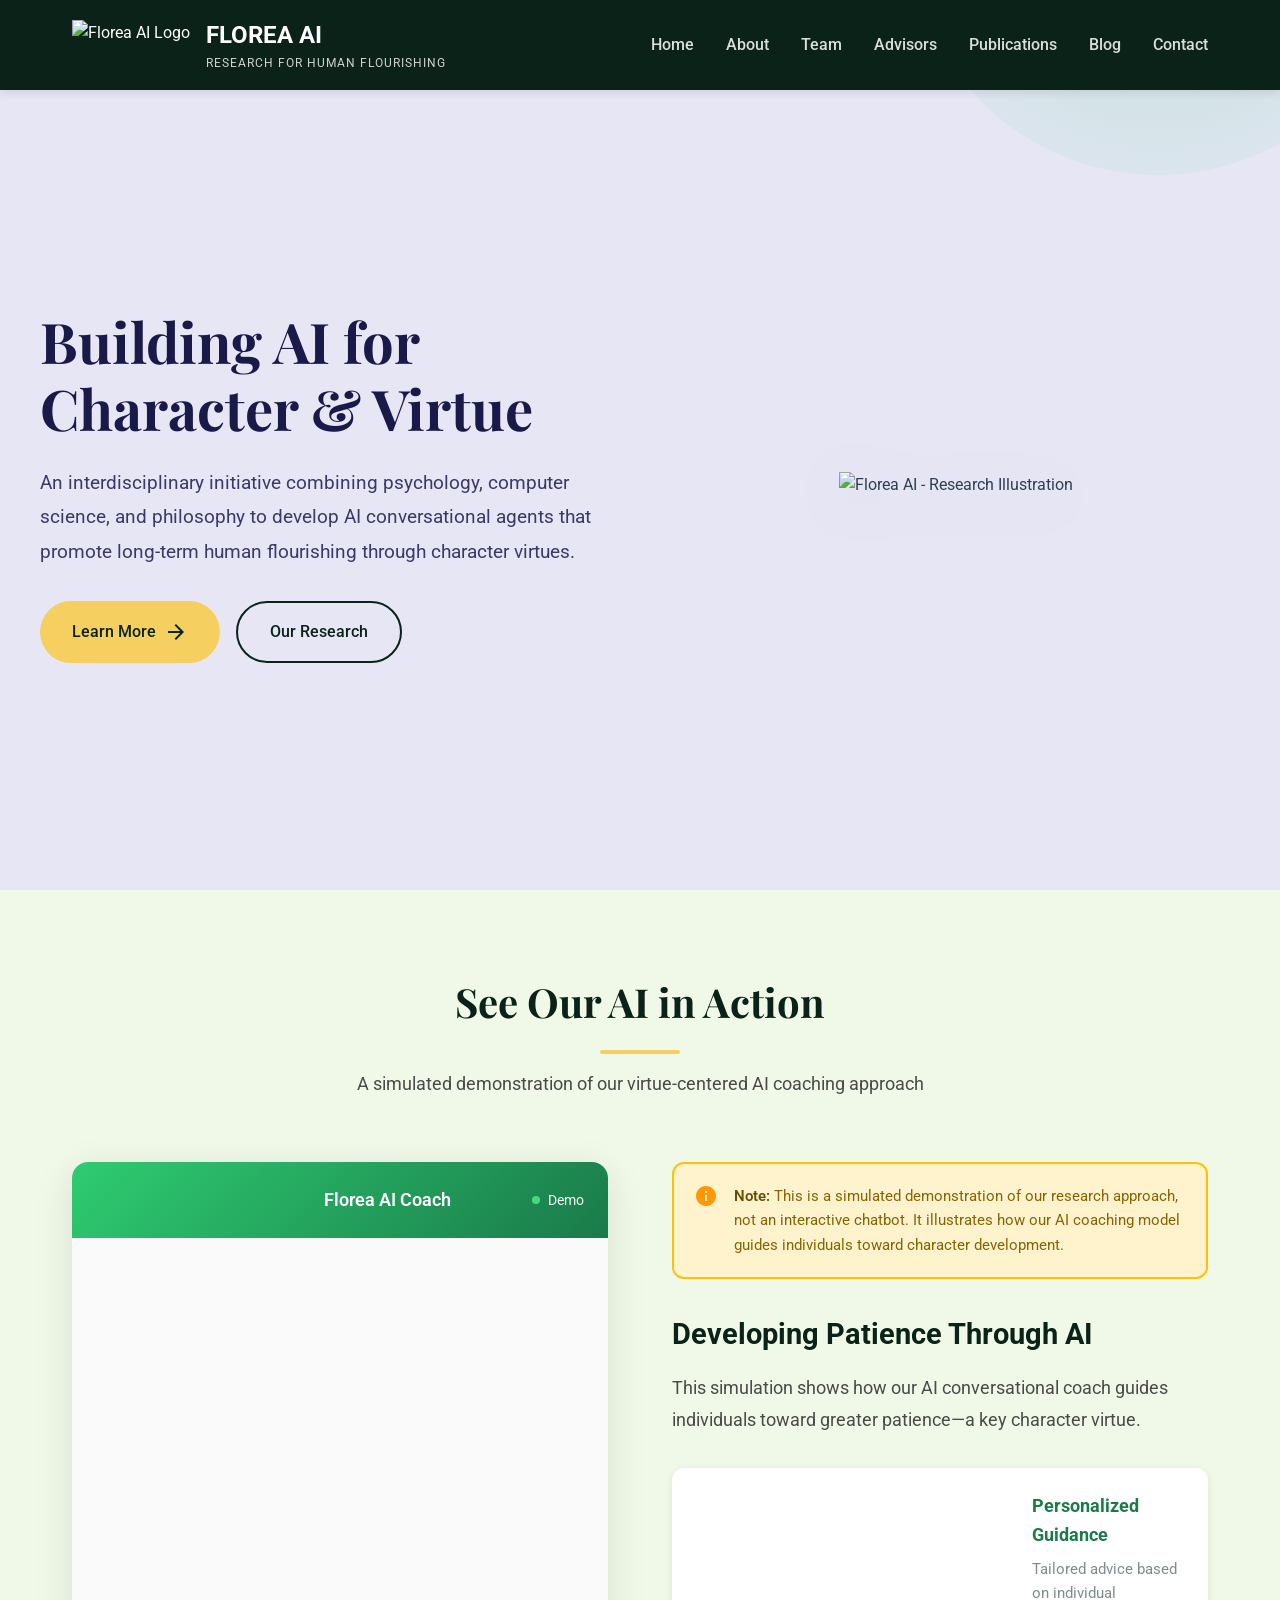
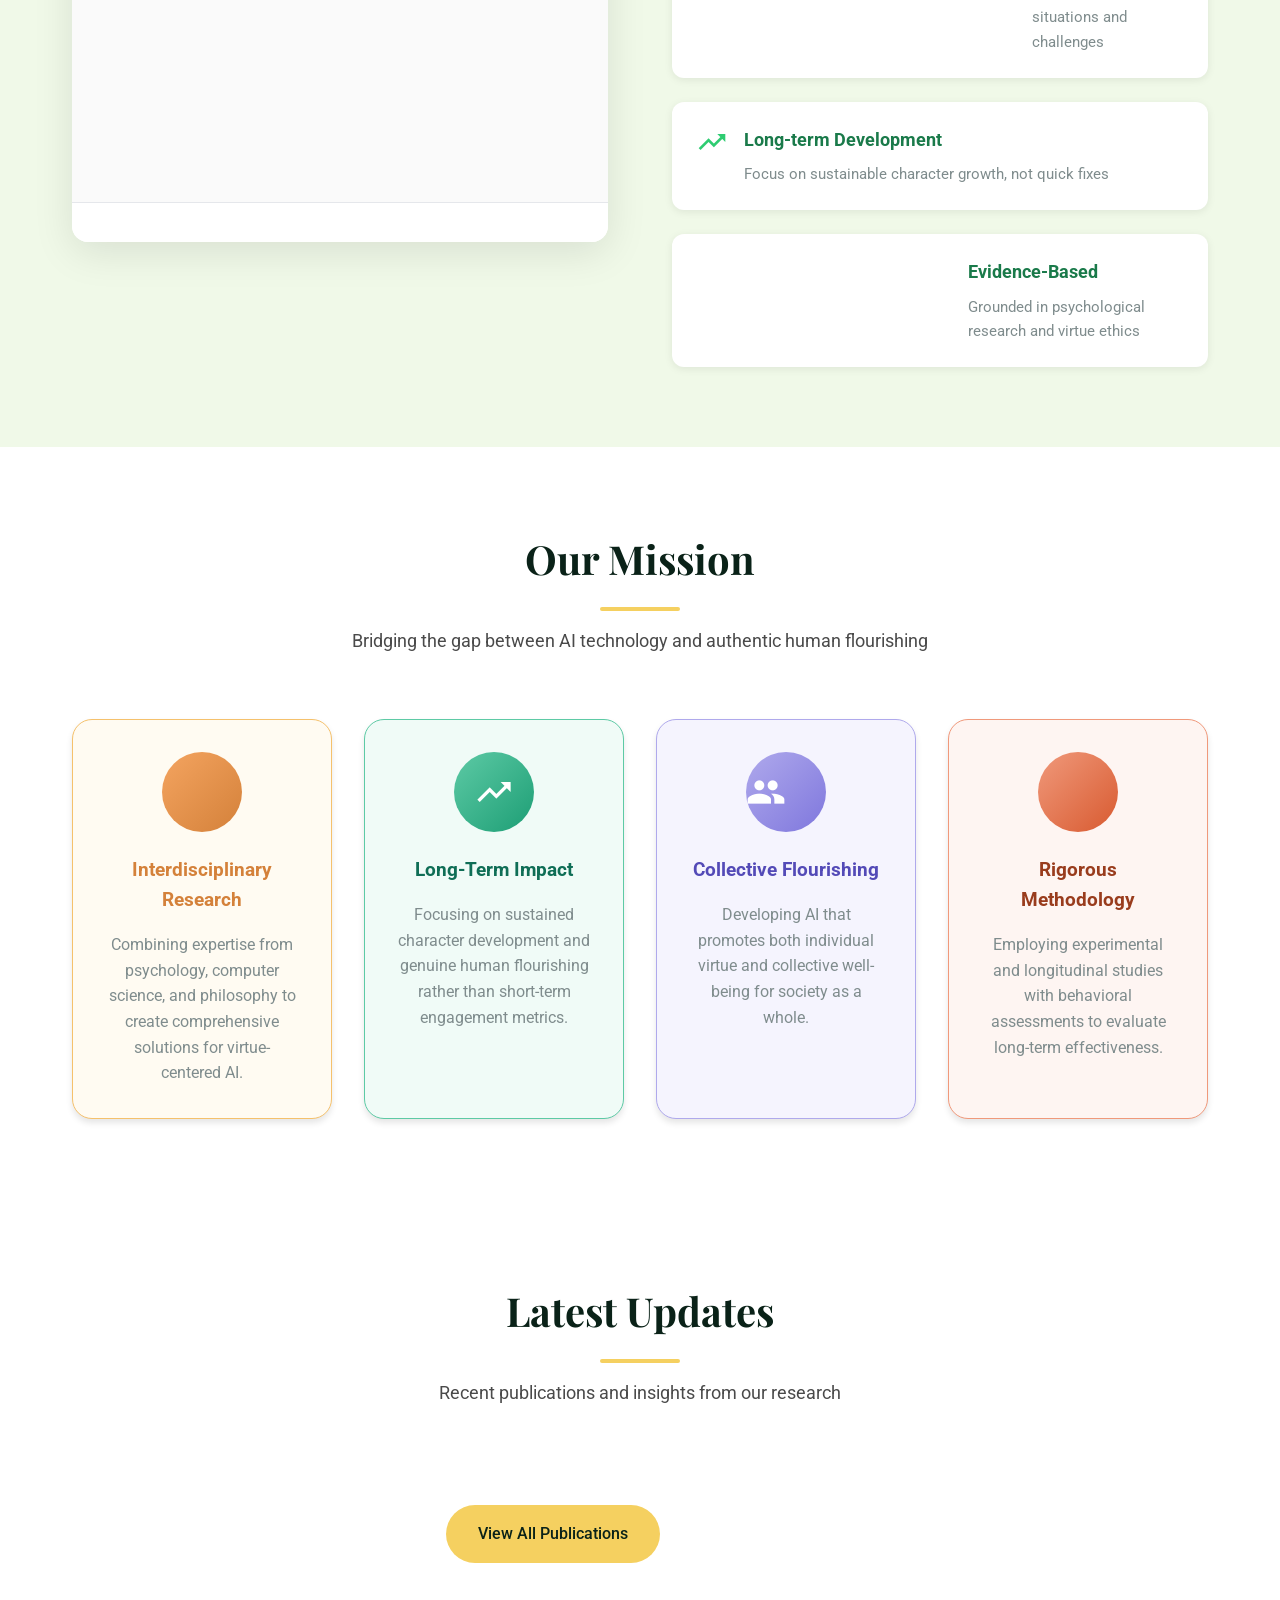
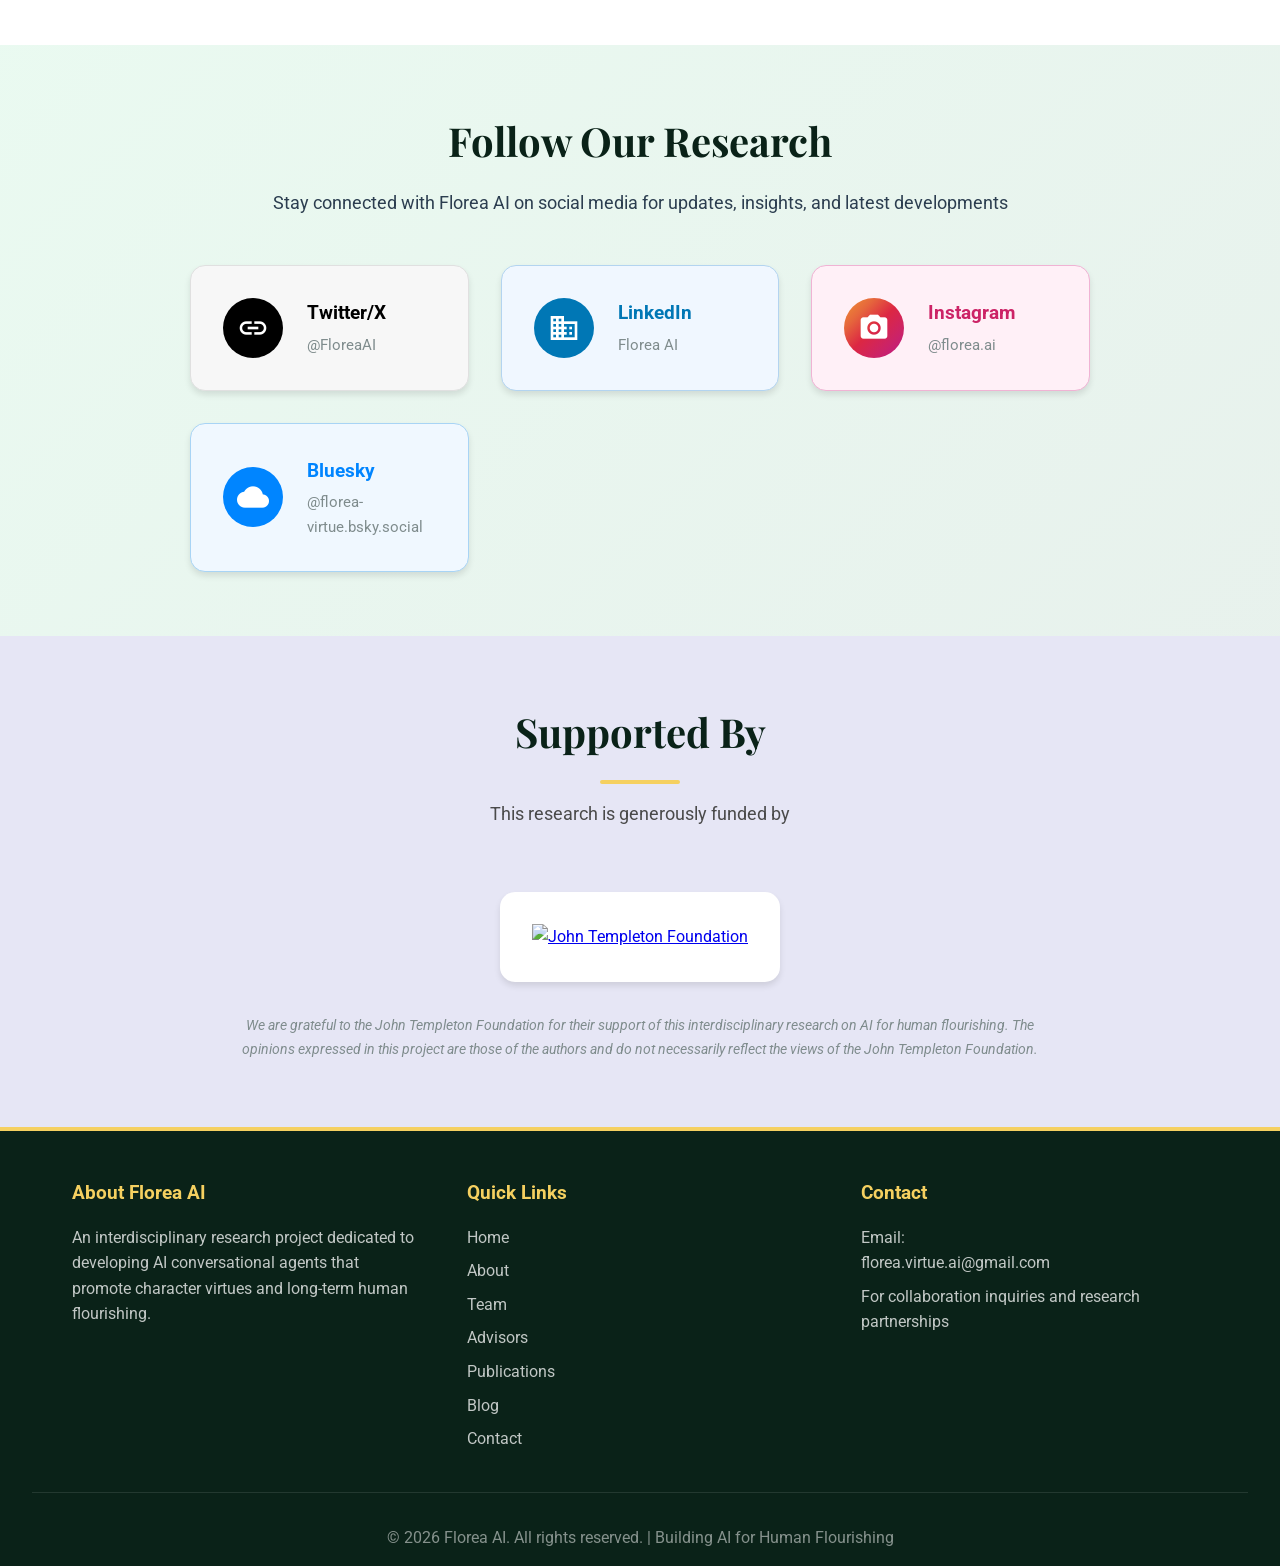
==== commit cc23d199: "Update styles.css version in index.html" ====
--- a/index.html
+++ b/index.html
@@ -42,7 +42,7 @@
     <!-- Fonts and Styles -->
     <link href="https://fonts.googleapis.com/css2?family=Roboto:wght@300;400;500;700&family=Playfair+Display:wght@700&display=swap" rel="stylesheet">
     <link rel="stylesheet" href="https://fonts.googleapis.com/icon?family=Material+Icons">
-    <link rel="stylesheet" href="css/styles.css?v=2">
+    <link rel="stylesheet" href="css/styles.css?v=3">
     
     <!-- Structured Data / Schema.org -->
     <script type="application/ld+json">
--- a/css/styles.css
+++ b/css/styles.css
@@ -1301,7 +1301,7 @@
    FOOTER
    ============================================================================ */
 footer {
-    background:  #0D2E1A;
+    background: #0A2218;
     color: white;
     padding: 3rem 2rem 1rem;
 }
@@ -1417,7 +1417,7 @@
    ============================================================================ */
 .sponsors-section {
     padding: 4rem 2rem;
-    background: var(--background-light);
+    background: #E6E6F5;
 }
 
 .sponsors-grid {
@@ -1797,13 +1797,13 @@
 }
 
 .message.ai .message-avatar {
-    background: linear-gradient(135deg, var(--primary-green), var(--dark-green));
+    background: linear-gradient(135deg, #0A2218, #1a4a30);
     color: white;
 }
 
 .message.user .message-avatar {
-    background: linear-gradient(135deg, #3b82f6, #1e40af);
-    color: white;
+    background: linear-gradient(135deg, #F5D060, #e0bc40);
+    color: #0A2218;
 }
 
 .message-content {
@@ -1820,8 +1820,8 @@
 }
 
 .message.user .message-content {
-    background: linear-gradient(135deg, #3b82f6, #2563eb);
-    color: white;
+    background: linear-gradient(135deg, #F5D060, #e0bc40);
+    color: #0A2218;
 }
 
 .chatbot-footer {
@@ -2119,9 +2119,9 @@
 .social-content h2 { color: #0A2218; }
 .social-content p { color: #2c3e50; }
 .chatbot-demo-section { padding: 5rem 0; background: #F0F9E8; }
-.hero { background: #0A2218; }
-.hero-text h2 { background: none; -webkit-text-fill-color: #ffffff; color: #ffffff; }
-.hero-text p { color: rgba(255,255,255,0.85); }
+.hero { background: #E6E6F5; }
+.hero-text h2 { background: none; -webkit-text-fill-color: #1a1a4a; color: #1a1a4a; }
+.hero-text p { color: #3a3a6a; }
 .btn-primary { background: #F5D060; color: #0A2218; box-shadow: none; }
 .btn-primary:hover { background: #e0bc40; color: #0A2218; box-shadow: none; }
 .btn-secondary { color: #ffffff; border-color: #ffffff; background: transparent; }
@@ -2138,19 +2138,9 @@
 .section-header p { color: #4a4a4a; }
 .chatbot-info h3 { color: #0A2218; }
 .chatbot-info > p { color: #4a4a4a; }
-footer { border-top: 4px solid #F5D060; }
+footer { background: #0A2218; border-top: 4px solid #F5D060;  }
 .footer-section h3 { color: #F5D060; }
 .footer-section p, .footer-section a { color: rgba(255,255,255,0.75); }
-.hero { padding: 0; }
-.hero-split { display: grid; grid-template-columns: 1fr 1fr; min-height: calc(90vh - 80px); }
-.hero-left { background: #0A2218; display: flex; align-items: center; padding: 4rem; }
-.hero-right { background: #F5D060; display: flex; flex-direction: column; align-items: center; justify-content: center; padding: 4rem; }
-.hero-right img { max-width: 260px; height: auto; }
-.hero-right-label { font-size: 0.85rem; font-weight: 700; color: #0A2218; letter-spacing: 3px; margin-top: 1.5rem; text-transform: uppercase; }
-.hero-label { font-size: 0.75rem; font-weight: 600; color: #F5D060; letter-spacing: 3px; text-transform: uppercase; margin-bottom: 1rem; display: block; }
-@media (max-width: 768px) {
-    .hero-split { grid-template-columns: 1fr; }
-    .hero-right { min-height: 280px; padding: 2rem; }
-    .hero-left { padding: 2rem; }
-}
-
+.hero .btn-secondary { color: #0A2218; border-color: #0A2218; background: transparent; }
+.hero .btn-secondary:hover { background: #0A2218; color: #ffffff; }
+.sponsors-section { background: #E6E6F5; }
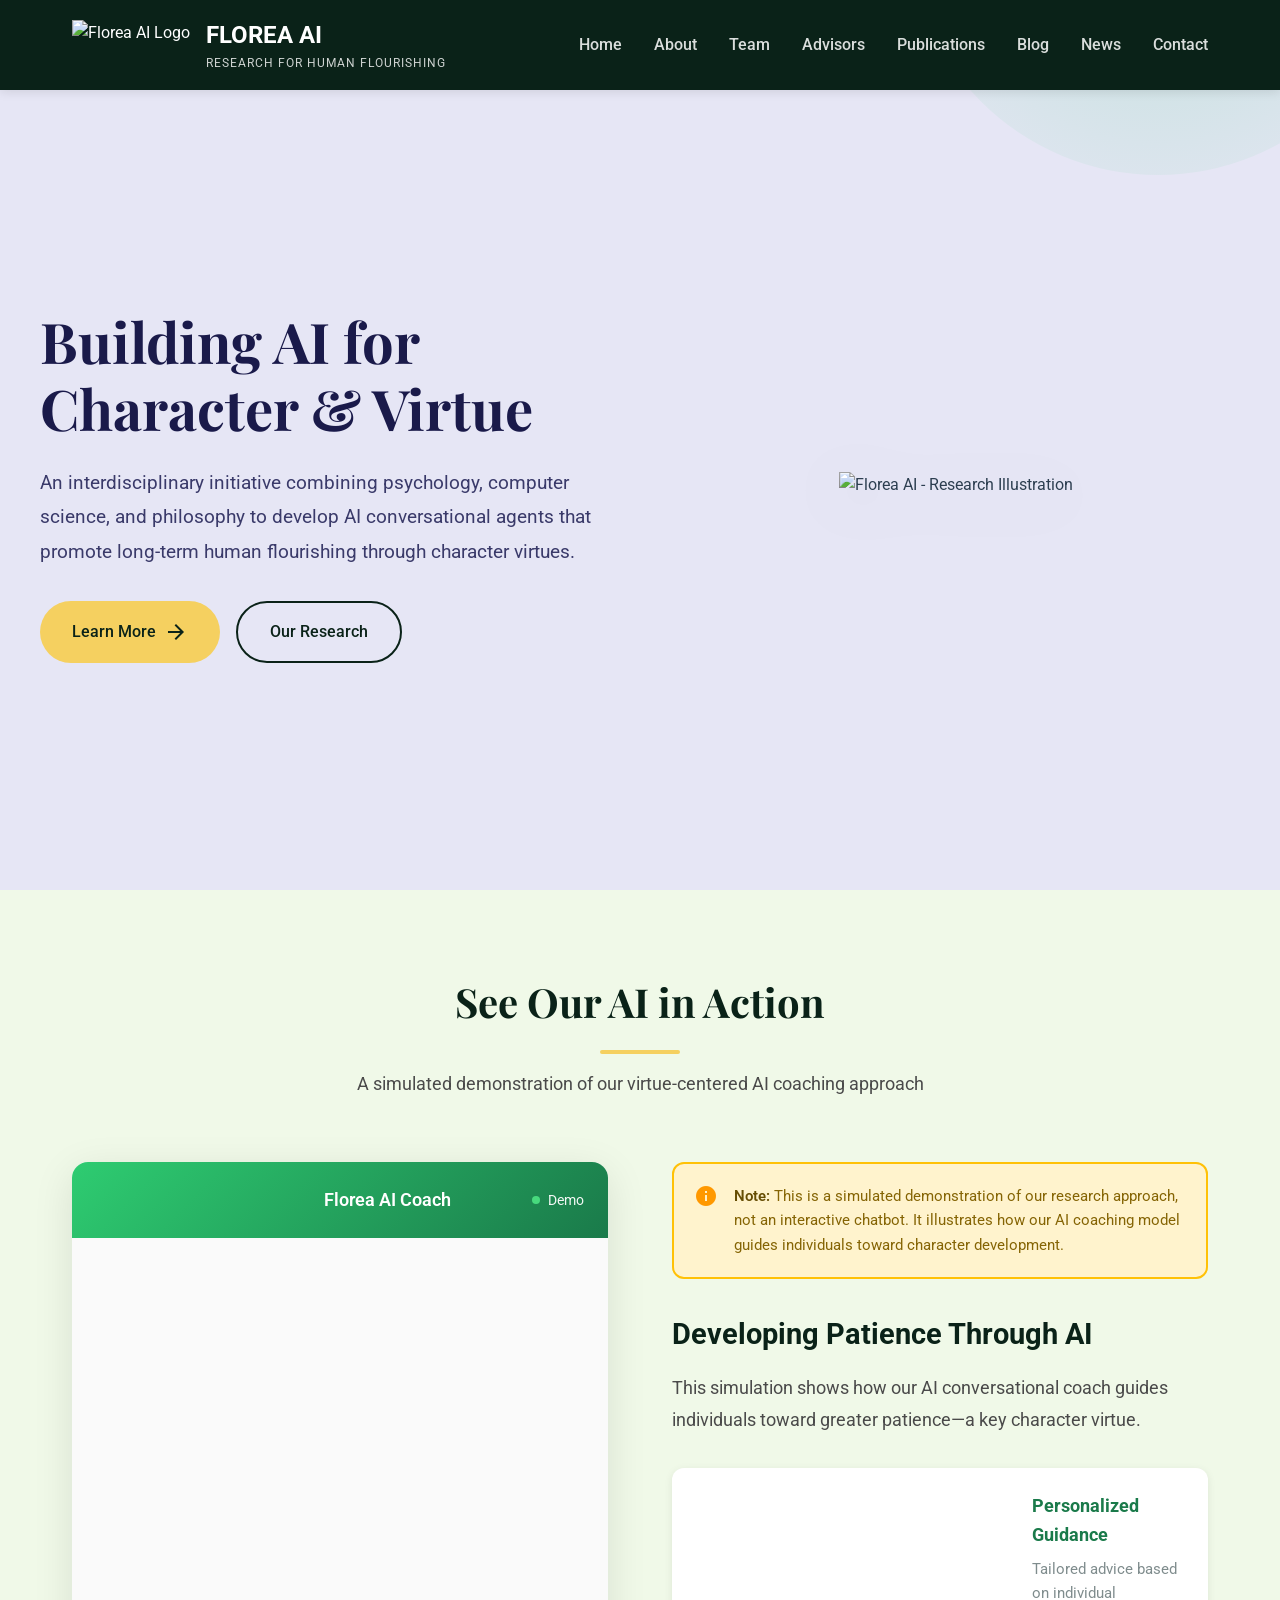
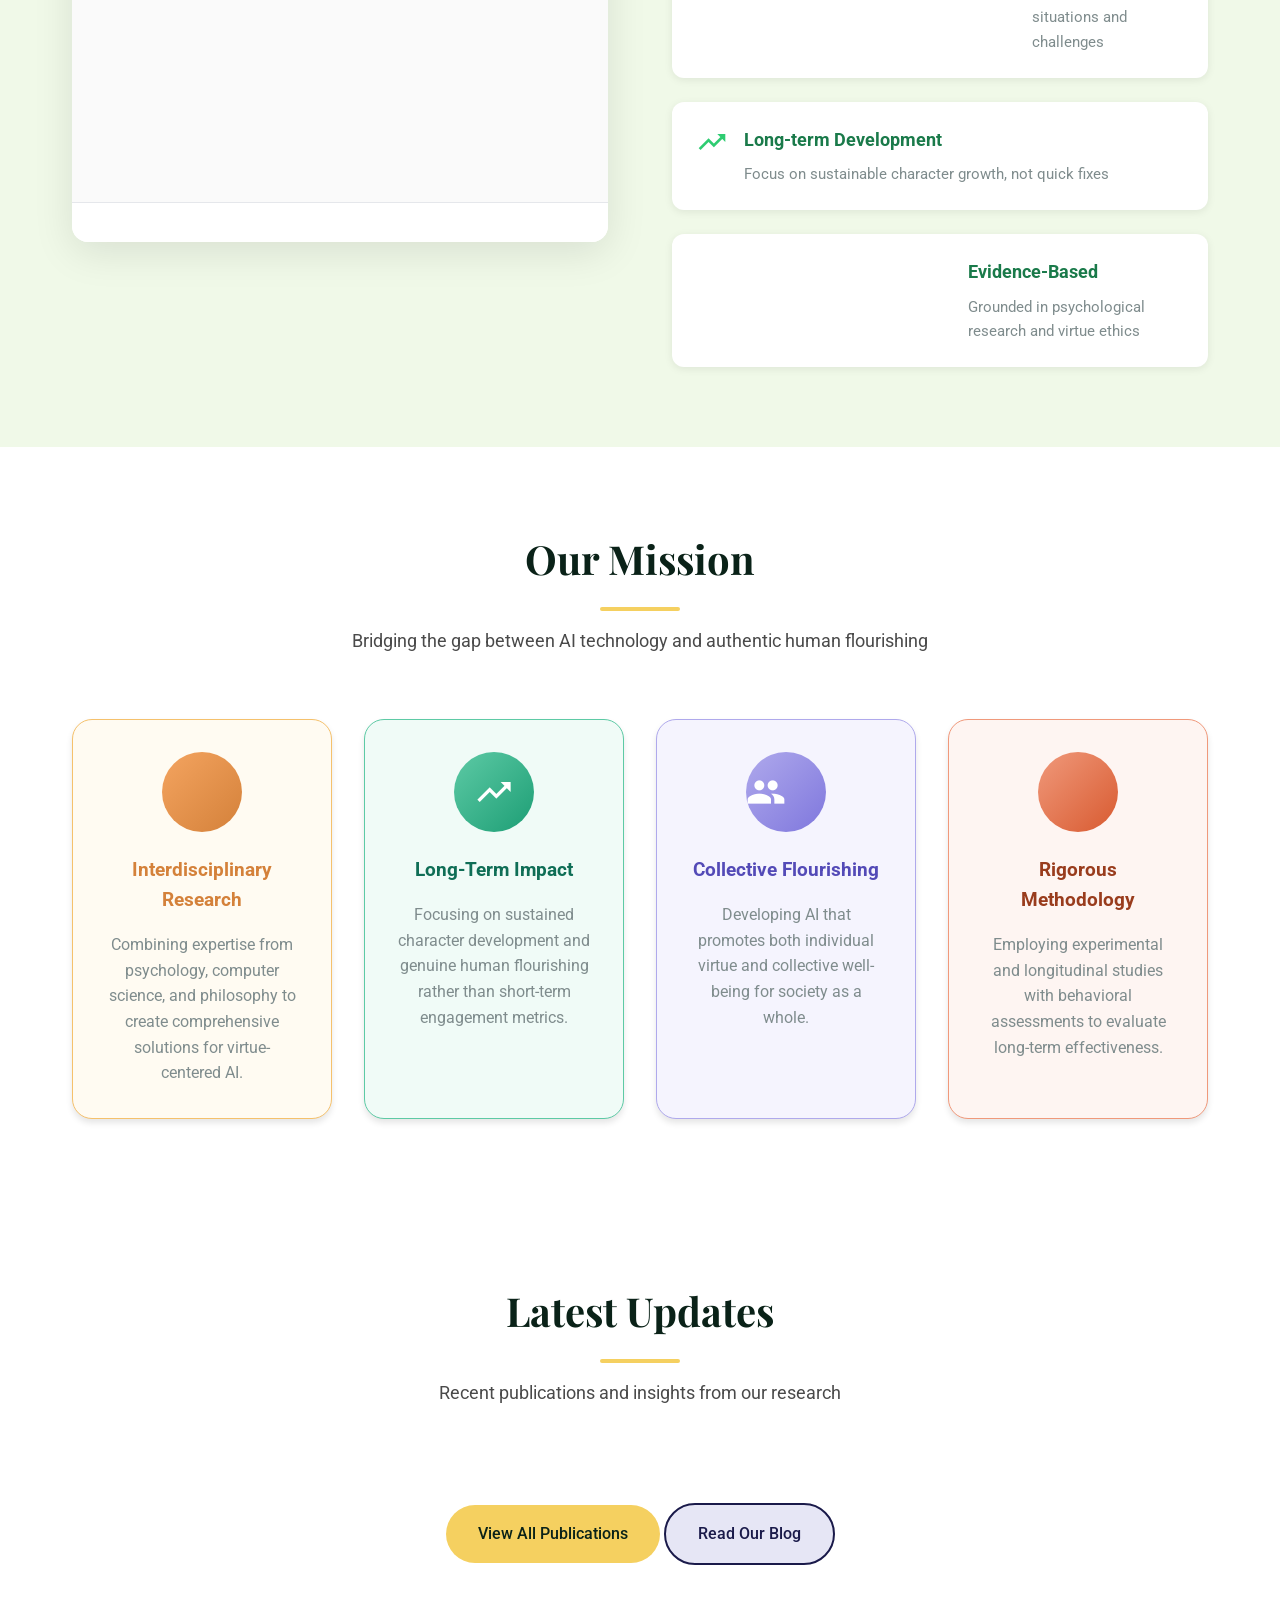
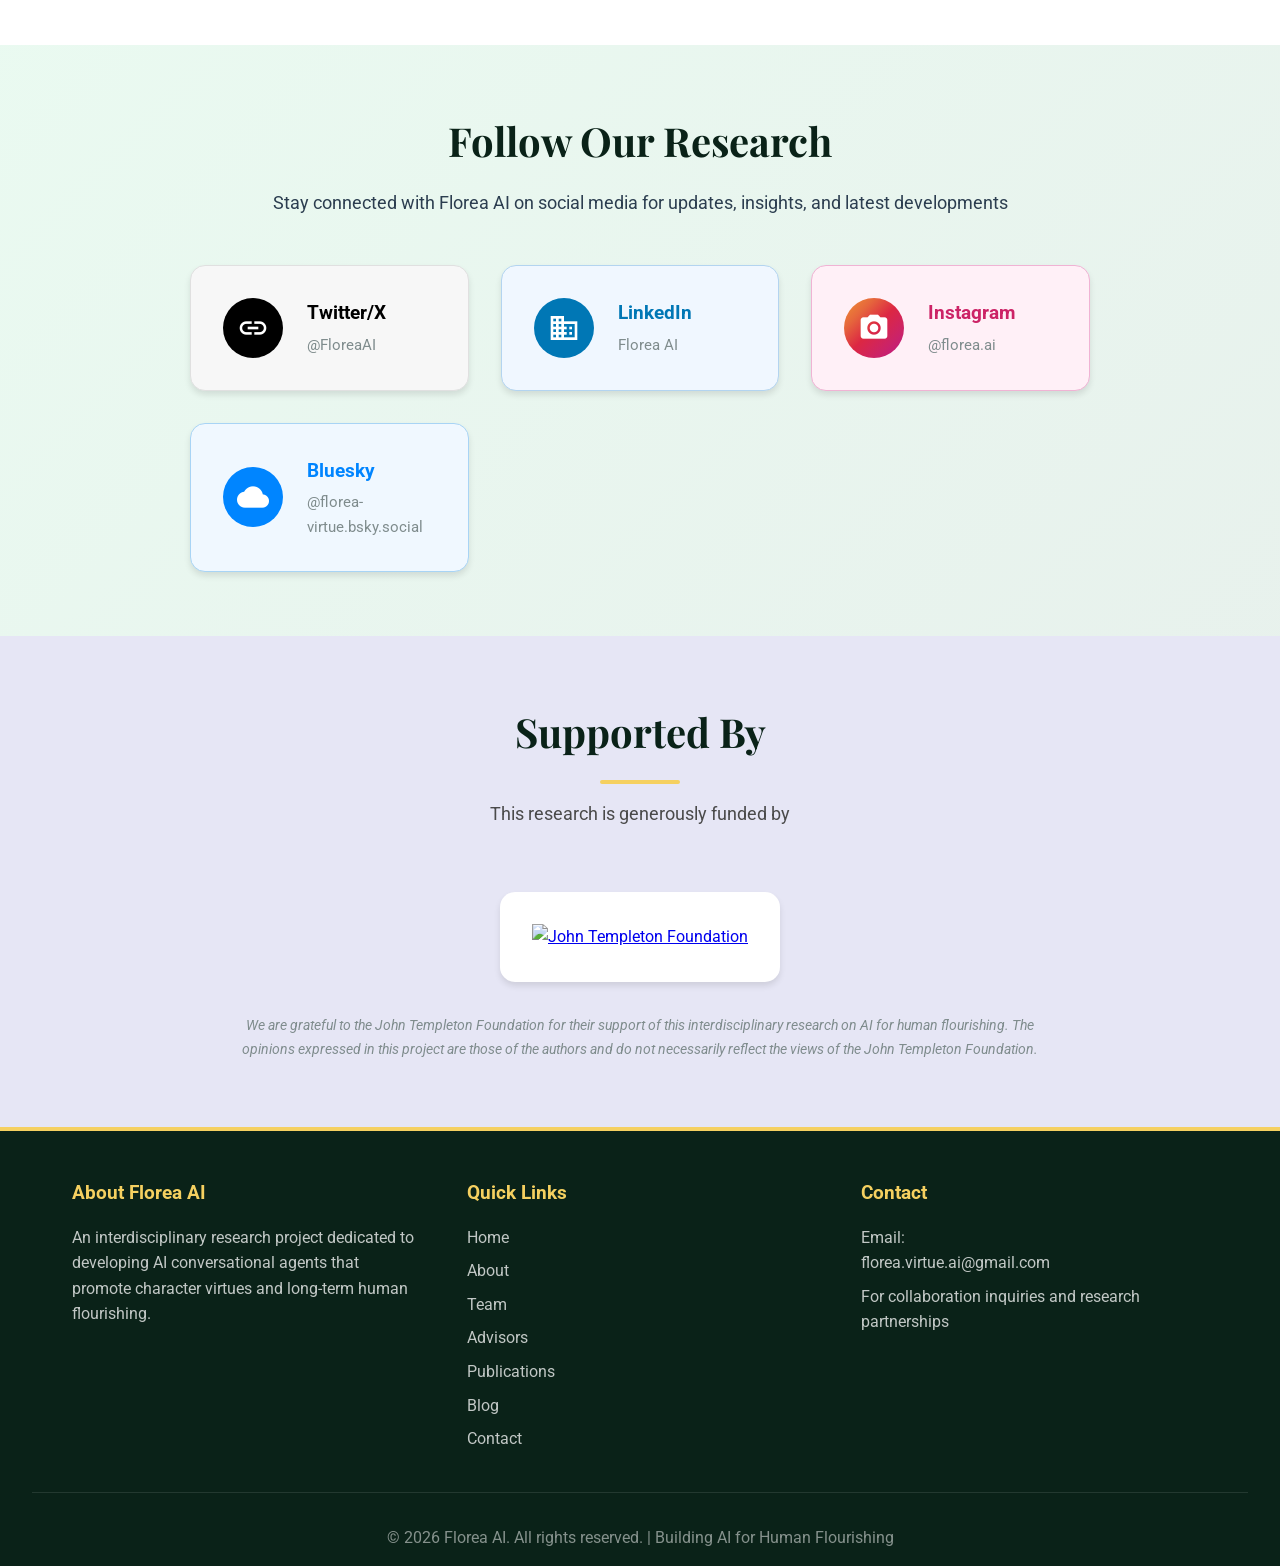
==== commit 167fee48: "Update index.html" ====
--- a/index.html
+++ b/index.html
@@ -109,6 +109,7 @@
                 <li><a href="advisors.html">Advisors</a></li>
                 <li><a href="publications.html">Publications</a></li>
                 <li><a href="blog.html">Blog</a></li>
+                <li><a href="news.html">News</a></li>
                 <li><a href="contact.html">Contact</a></li>
             </ul>
             <div class="mobile-menu">
--- a/css/styles.css
+++ b/css/styles.css
@@ -2144,3 +2144,9 @@
 .hero .btn-secondary { color: #0A2218; border-color: #0A2218; background: transparent; }
 .hero .btn-secondary:hover { background: #0A2218; color: #ffffff; }
 .sponsors-section { background: #E6E6F5; }
+.latest-section .btn-secondary { background: #E6E6F5; color: #1a1a4a; border-color: #1a1a4a; }
+.latest-section .btn-secondary:hover { background: #1a1a4a; color: #ffffff; border-color: #1a1a4a; }
+.publication-card { border-left: 4px solid #F5D060; }
+.pub-link { background: #E6E6F5; color: #1a1a4a; }
+.pub-link:hover { background: #1a1a4a; color: #ffffff; }
+.read-more { color: #1a1a4a; }
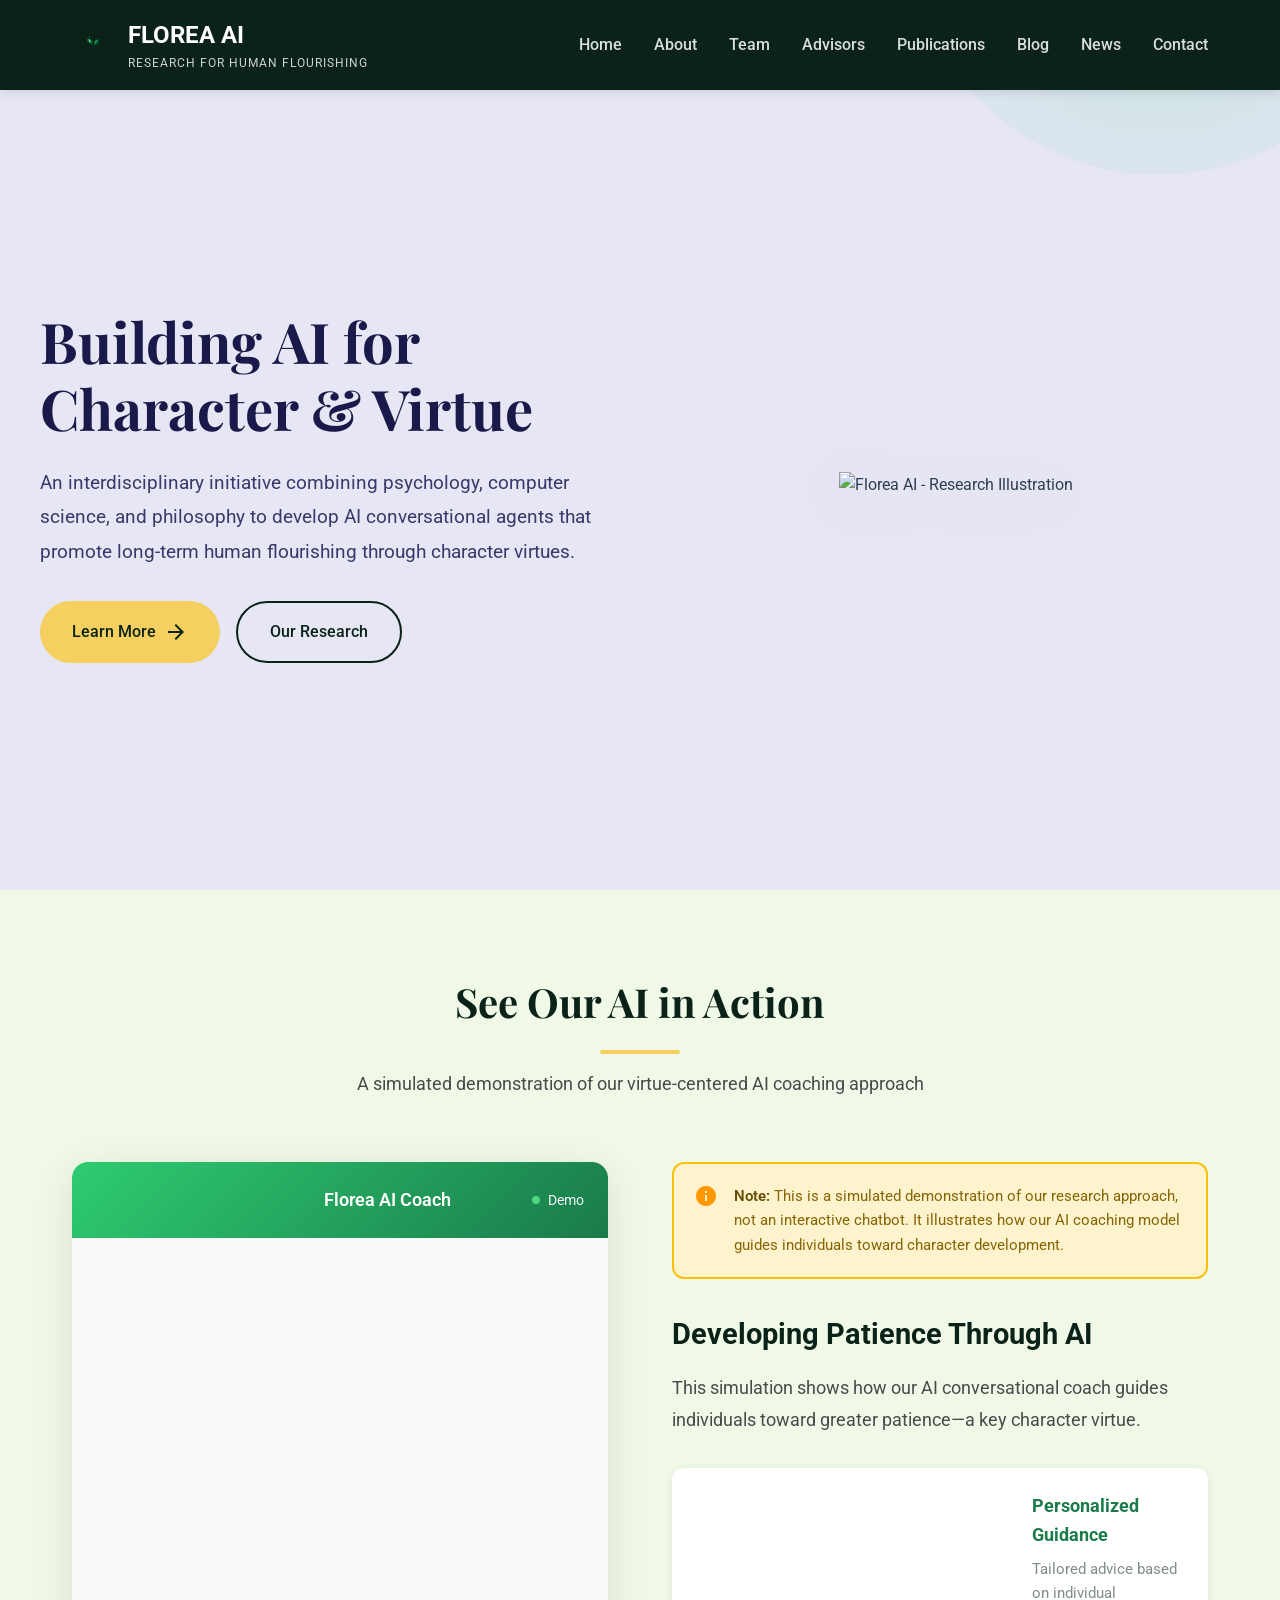
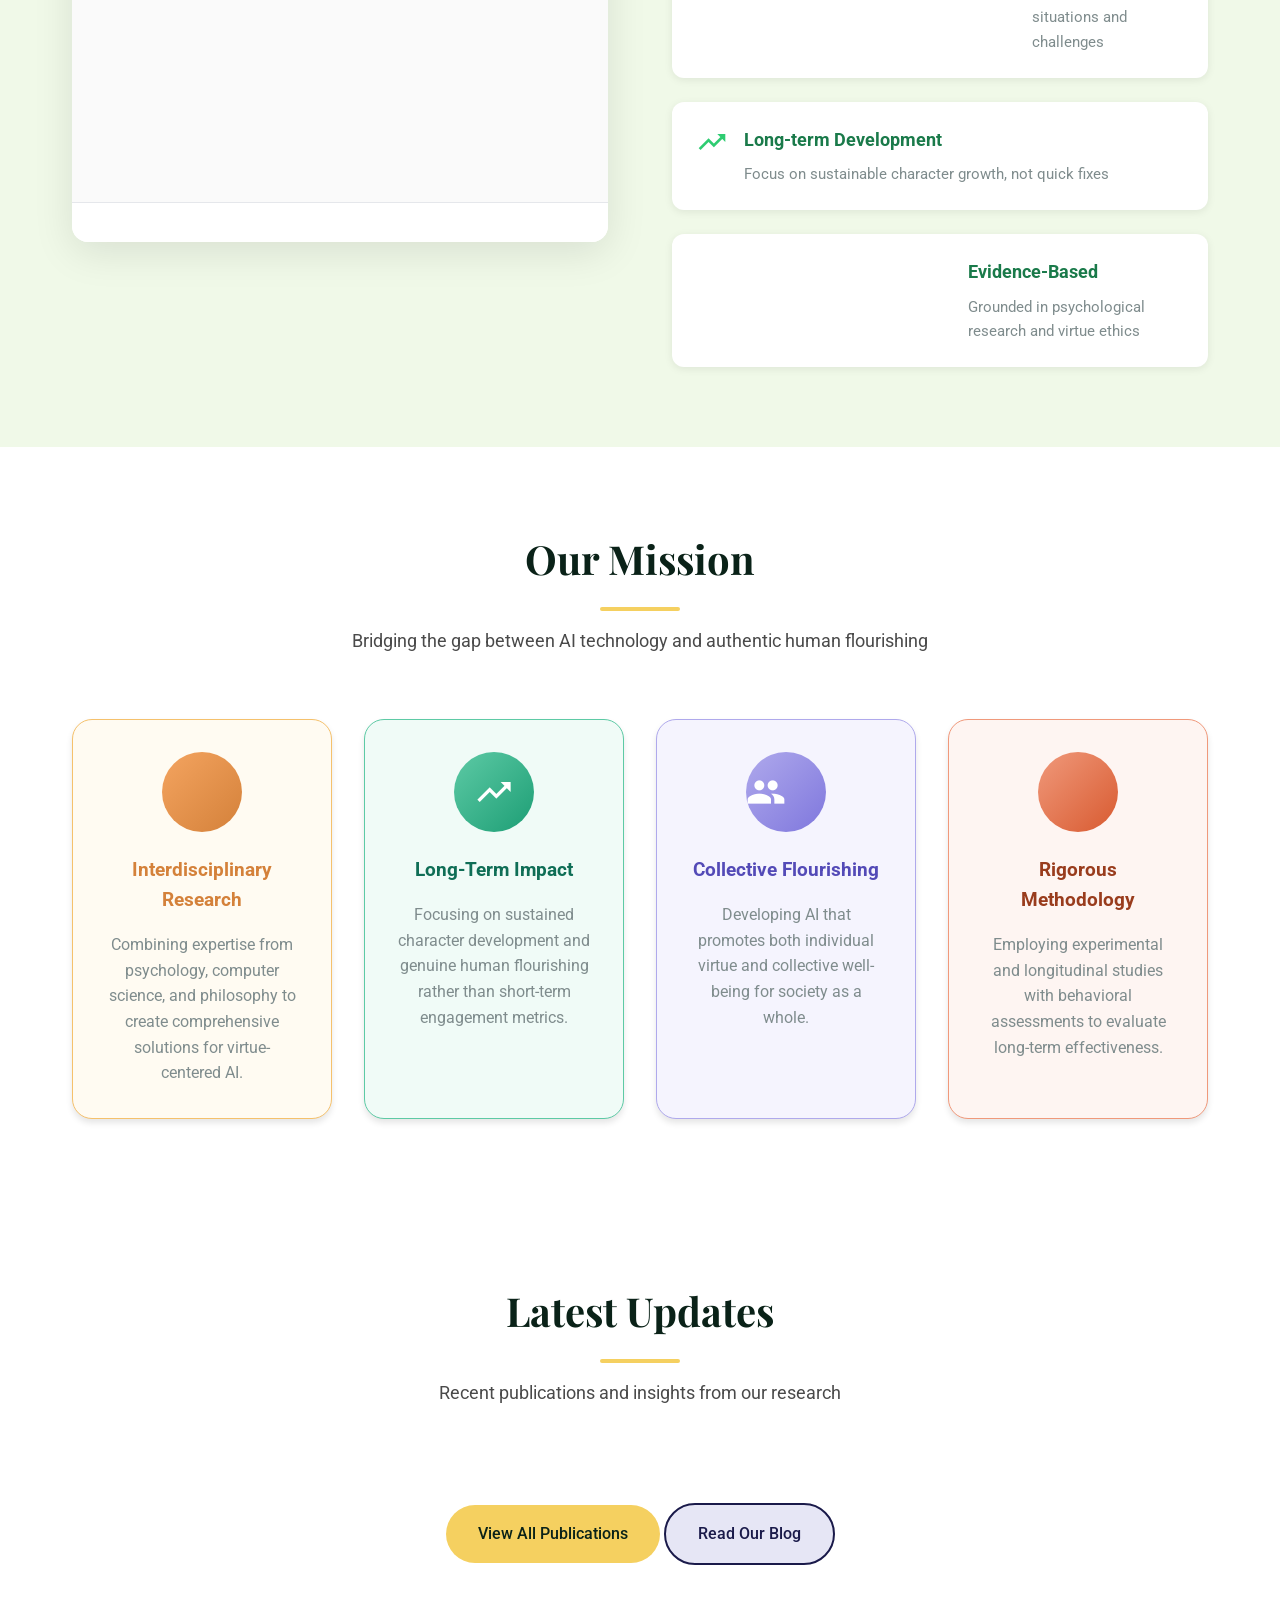
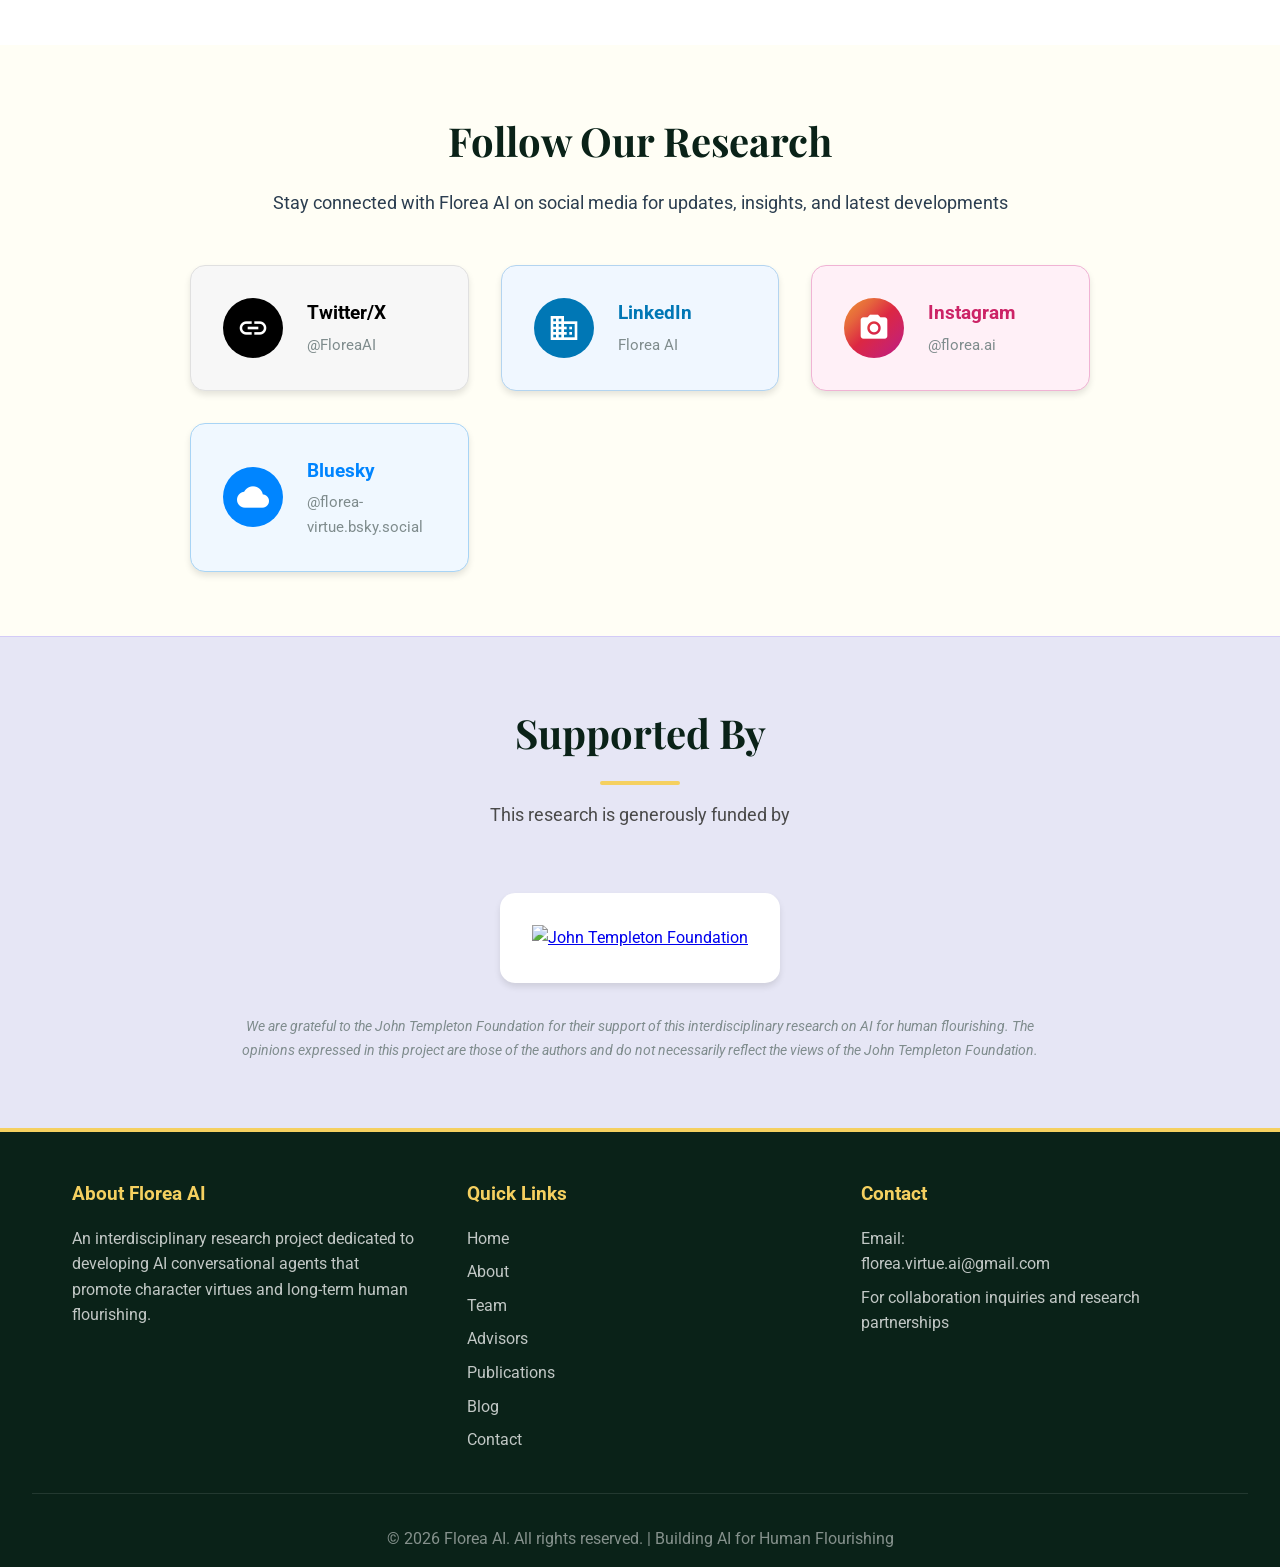
==== commit 72da8d20: "Update logo image in navbar" ====
--- a/index.html
+++ b/index.html
@@ -93,7 +93,7 @@
         <div class="nav-container">
             <a href="index.html" class="logo-nav">
                 <!-- TO CHANGE LOGO: Replace the src path below with your logo file -->
-                <img src="images/Florea_AI.png" alt="Florea AI Logo">
+                <img src="images/leaf-logo.png" alt="Florea AI Logo">
                 <div class="logo-text">
                     <!-- TO CHANGE SITE TITLE: Edit text between <h1> tags -->
                     <h1>FLOREA AI</h1>
--- a/css/styles.css
+++ b/css/styles.css
@@ -318,7 +318,7 @@
 .page-header {
     margin-top: 80px;
     padding: 4rem 2rem;
-    background: linear-gradient(135deg, rgba(46, 204, 113, 0.1), rgba(26, 122, 74, 0.1));
+    background: #E6E6F5;
     text-align: center;
 }
 
@@ -1044,7 +1044,7 @@
 }
 
 .stat-card {
-    background: white;
+    background:  #FFF8DC;
     padding: 2rem;
     border-radius: 15px;
     box-shadow: var(--card-shadow);
@@ -1241,7 +1241,7 @@
 }
 
 .impact-section {
-    background: linear-gradient(135deg, rgba(46, 204, 113, 0.1), rgba(26, 122, 74, 0.1));
+    background: #FFF8DC;
     padding: 4rem 2rem;
 }
 
@@ -1599,7 +1599,7 @@
    ============================================================================ */
 .social-media-section {
     padding: 4rem 2rem;
-    background: linear-gradient(135deg, rgba(46, 204, 113, 0.1), rgba(26, 122, 74, 0.1));
+    background: #FFFEF5;
 }
 
 .social-content {
@@ -2143,10 +2143,35 @@
 .footer-section p, .footer-section a { color: rgba(255,255,255,0.75); }
 .hero .btn-secondary { color: #0A2218; border-color: #0A2218; background: transparent; }
 .hero .btn-secondary:hover { background: #0A2218; color: #ffffff; }
-.sponsors-section { background: #E6E6F5; }
+.sponsors-section { background: #E6E6F5; border-top: 1px solid rgba(167, 139, 250, 0.3); }
 .latest-section .btn-secondary { background: #E6E6F5; color: #1a1a4a; border-color: #1a1a4a; }
 .latest-section .btn-secondary:hover { background: #1a1a4a; color: #ffffff; border-color: #1a1a4a; }
 .publication-card { border-left: 4px solid #F5D060; }
 .pub-link { background: #E6E6F5; color: #1a1a4a; }
 .pub-link:hover { background: #1a1a4a; color: #ffffff; }
 .read-more { color: #1a1a4a; }
+.news-list { display: flex; flex-direction: column; max-width: 800px; margin: 0 auto; }
+.news-item { display: block; text-decoration: none; padding: 2rem 0; border-bottom: 1px solid #e0e0e0; }
+.news-item:first-child { border-top: 1px solid #e0e0e0; }
+.news-item h3 { font-size: 1.2rem; color: #1a1a4a; margin-bottom: 0.75rem; line-height: 1.5; }
+.news-item:hover h3 { color: #0A2218; text-decoration: underline; }
+.news-meta { display: flex; gap: 0.5rem; align-items: center; flex-wrap: wrap; margin-bottom: 0.25rem; }
+.news-source { background: #E6E6F5; color: #1a1a4a; font-size: 0.75rem; font-weight: 600; padding: 3px 10px; border-radius: 20px; letter-spacing: 1px; }
+.news-date { font-size: 0.85rem; color: #7f8c8d; }
+.news-author { display: block; font-size: 0.85rem; color: #7f8c8d; font-style: italic; margin-top: 0.5rem; }
+.page-header { background: #E6E6F5; }
+.page-header h1 { background: none; -webkit-text-fill-color: #1a1a4a; color: #1a1a4a; }
+.page-header p { color: #3a3a6a; }
+.stat-card { background: #FFF8DC; }
+.stat-number { background: none; -webkit-text-fill-color: #0A2218; color: #0A2218; }
+.stat-label { color: #0A2218; }
+.stat-card p { color: #5a4a00; }
+.impact-section { background: #FFF8DC; }
+.impact-content h2 { color: #0A2218; }
+.impact-content p { color: #5a4a00; }
+.outcome-card { border: 2px solid #C8C8E8; }
+.hypothesis-box { background: #FFFEF5; }
+.social-links-large .social-link:nth-child(1) { background: #F7F7F7; color: #000000; border: 1px solid #e0e0e0; }
+.social-links-large .social-link:nth-child(2) { background: #F0F7FF; color: #0077B5; border: 1px solid #b3d4f0; }
+.social-links-large .social-link:nth-child(3) { background: #FFF0F7; color: #cc2366; border: 1px solid #f0b3d4; }
+.social-links-large .social-link:nth-child(4) { background: #F0F8FF; color: #0085ff; border: 1px solid #a8d4f5; }
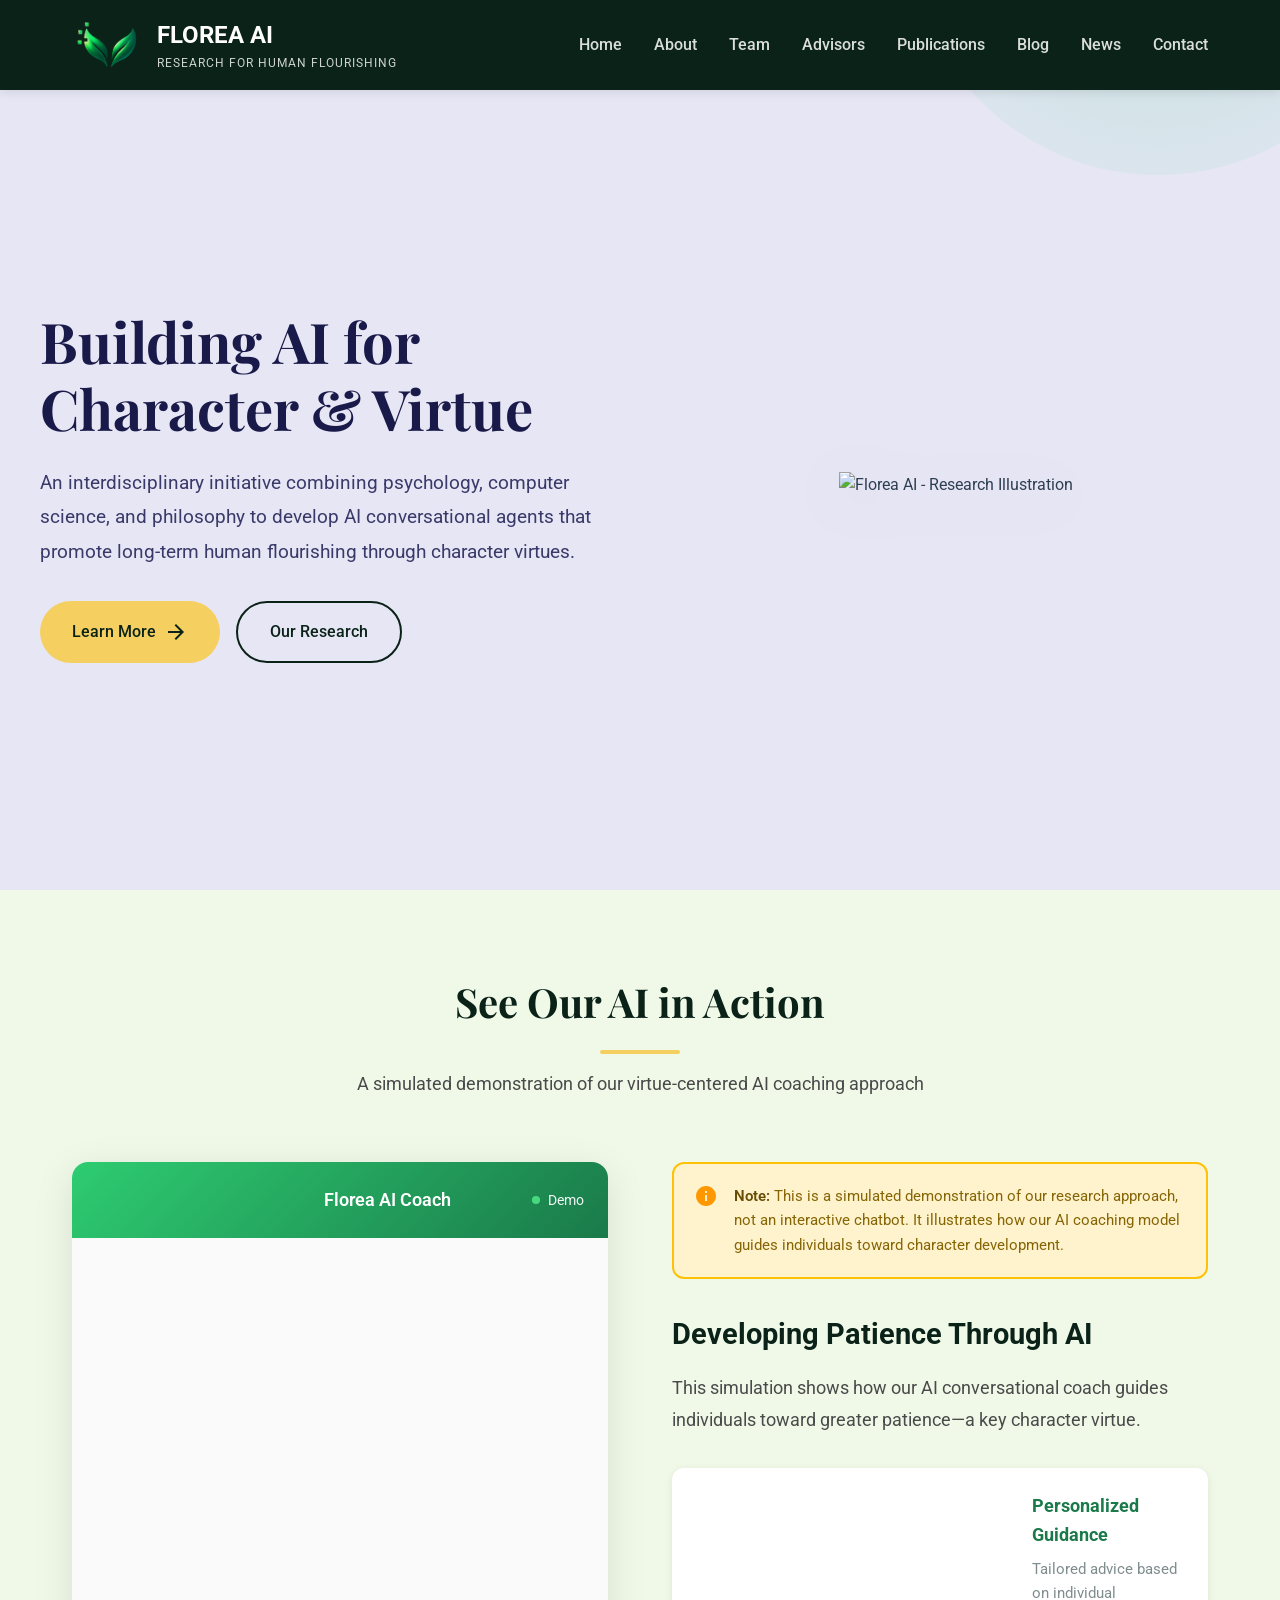
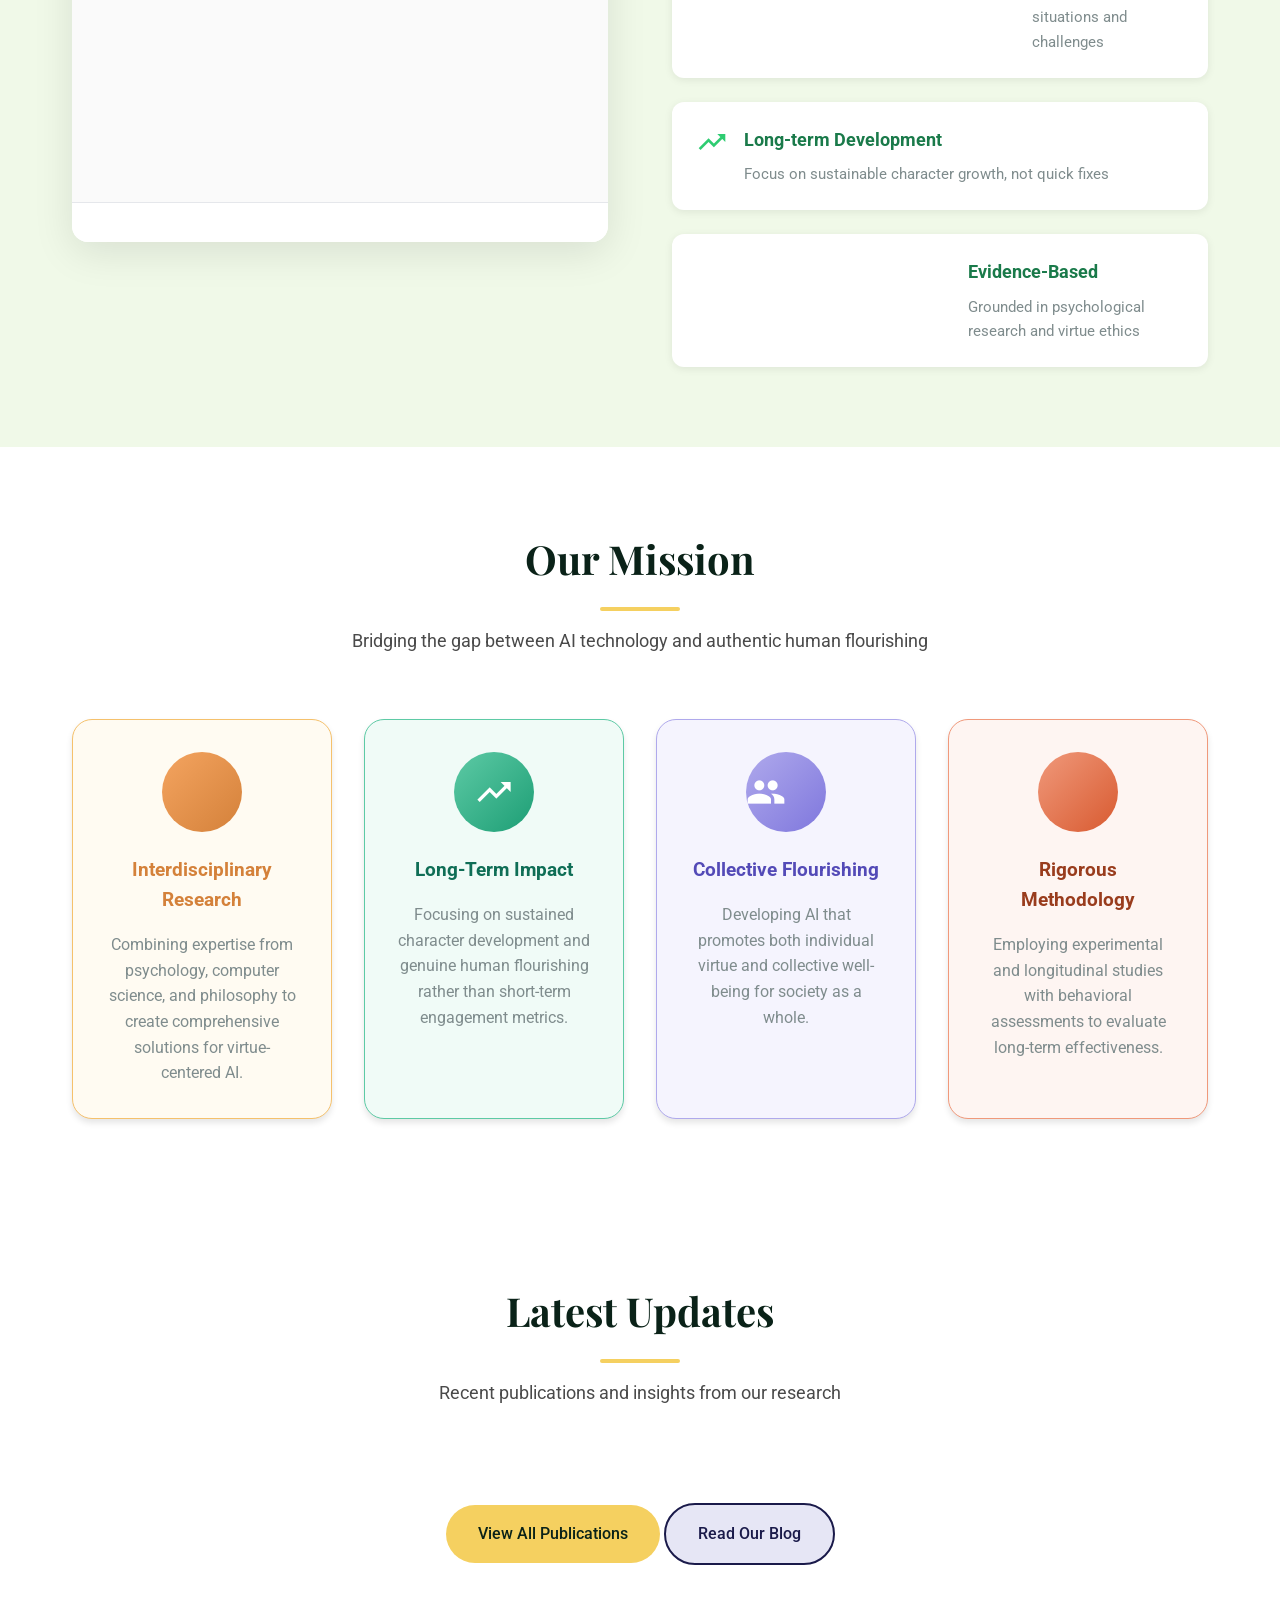
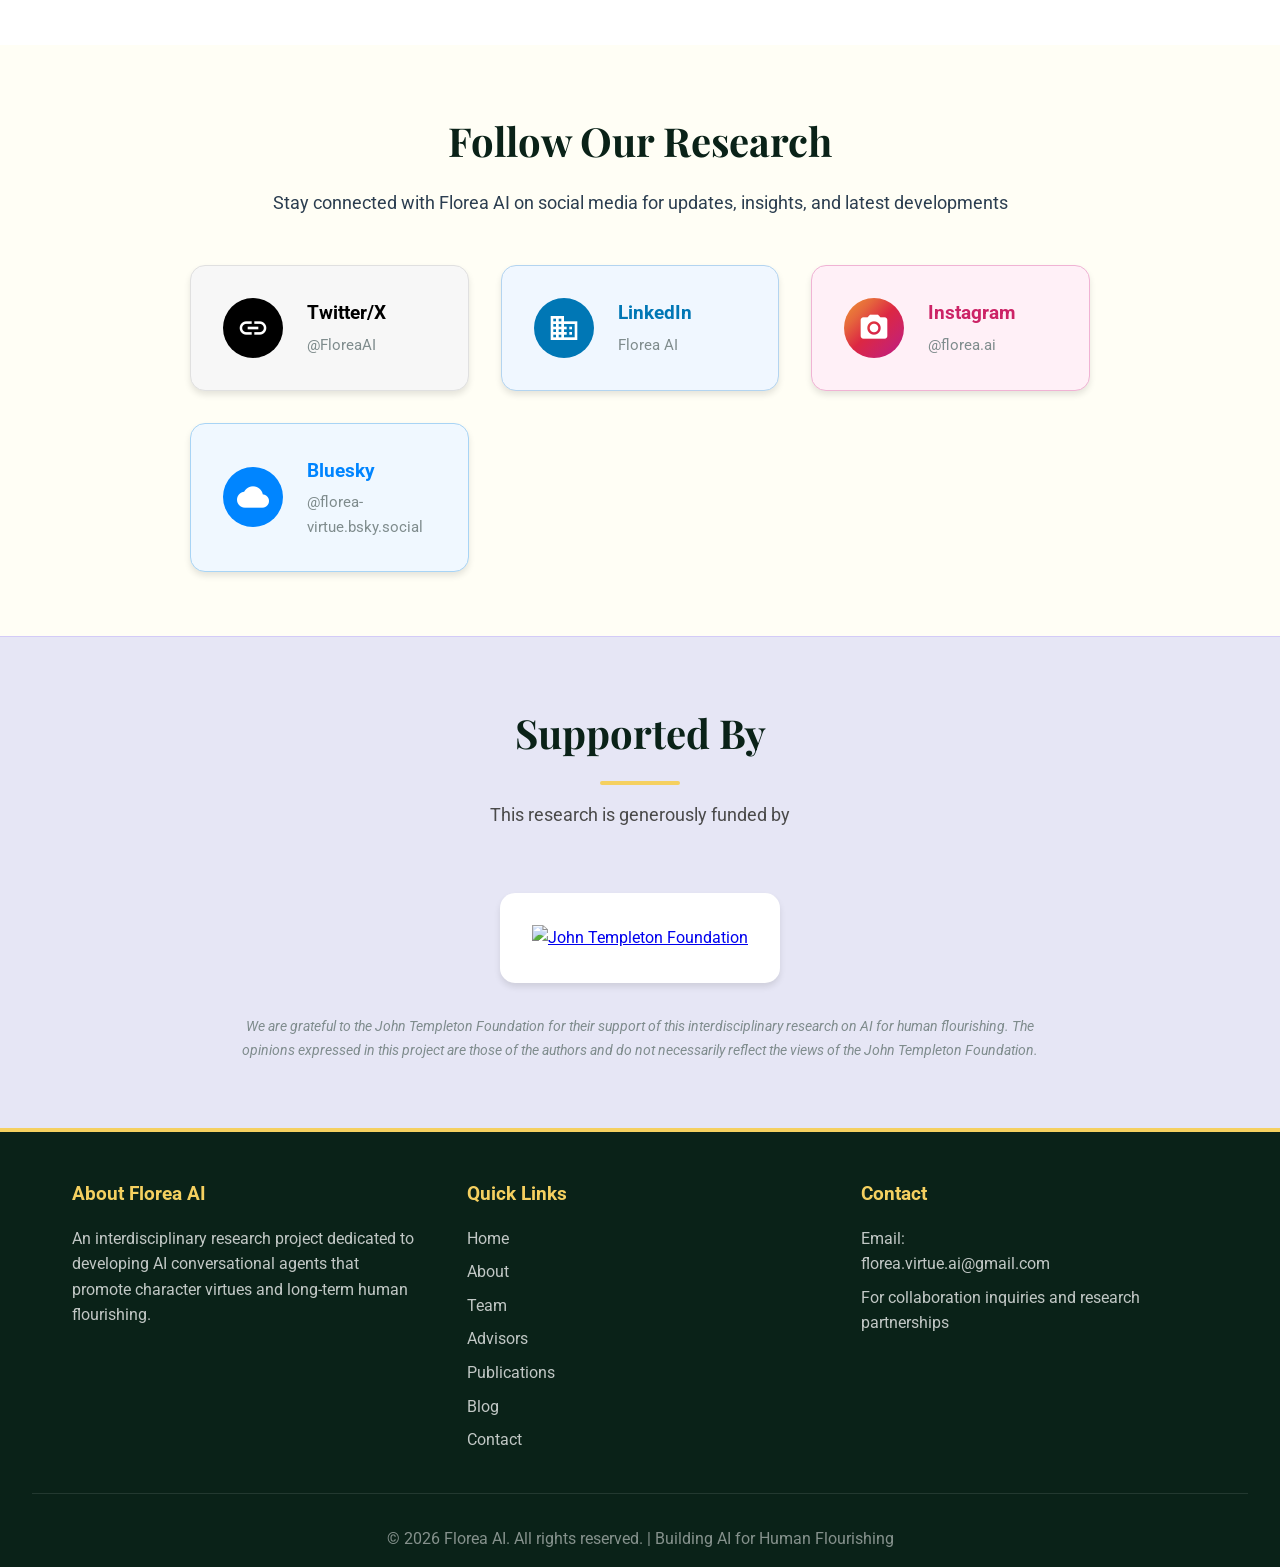
==== commit 19ccc1f6: "Fix logo image filename in index.html" ====
--- a/index.html
+++ b/index.html
@@ -93,7 +93,7 @@
         <div class="nav-container">
             <a href="index.html" class="logo-nav">
                 <!-- TO CHANGE LOGO: Replace the src path below with your logo file -->
-                <img src="images/leaf-logo.png" alt="Florea AI Logo">
+                <img src="images/leaf-logoo.png" alt="Florea AI Logo">
                 <div class="logo-text">
                     <!-- TO CHANGE SITE TITLE: Edit text between <h1> tags -->
                     <h1>FLOREA AI</h1>
--- a/css/styles.css
+++ b/css/styles.css
@@ -101,7 +101,7 @@
 }
 
 .logo-nav img {
-    height: 50px;
+    height: 55px;
     width: auto;
 }
 
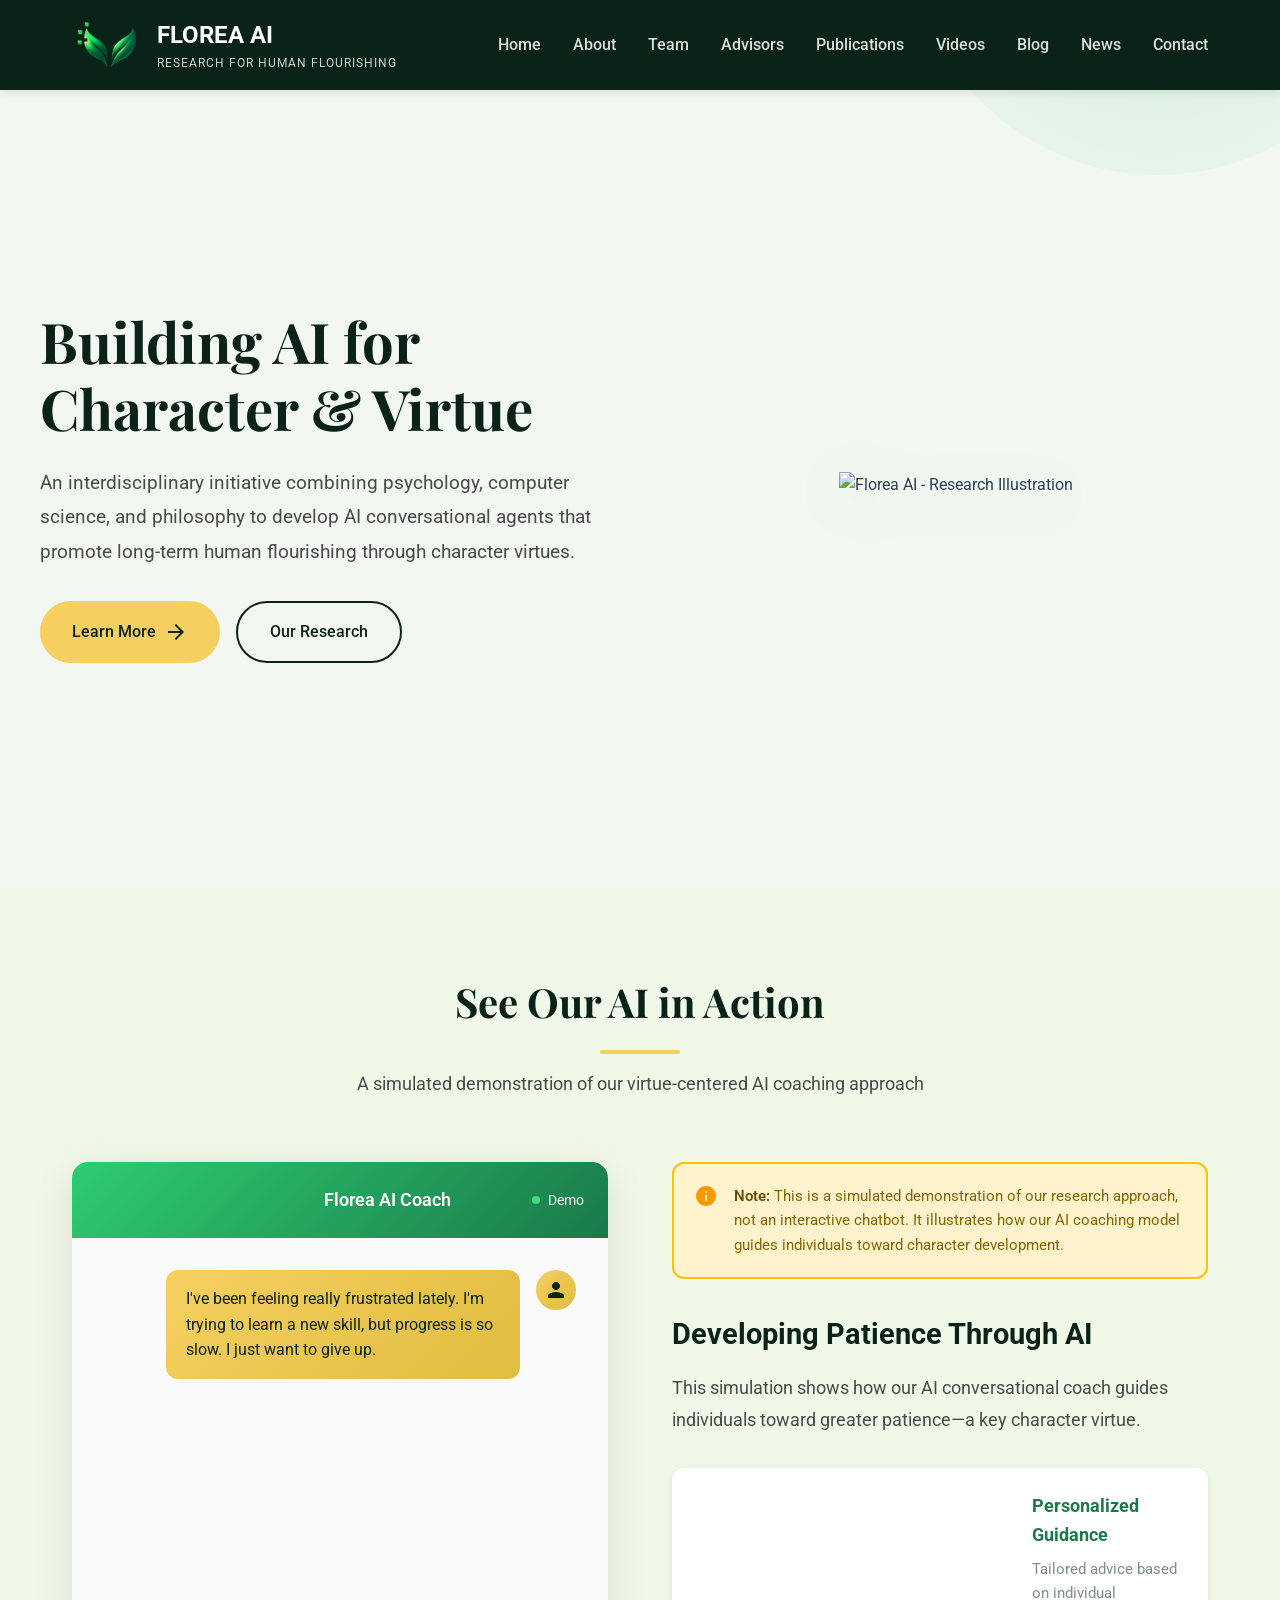
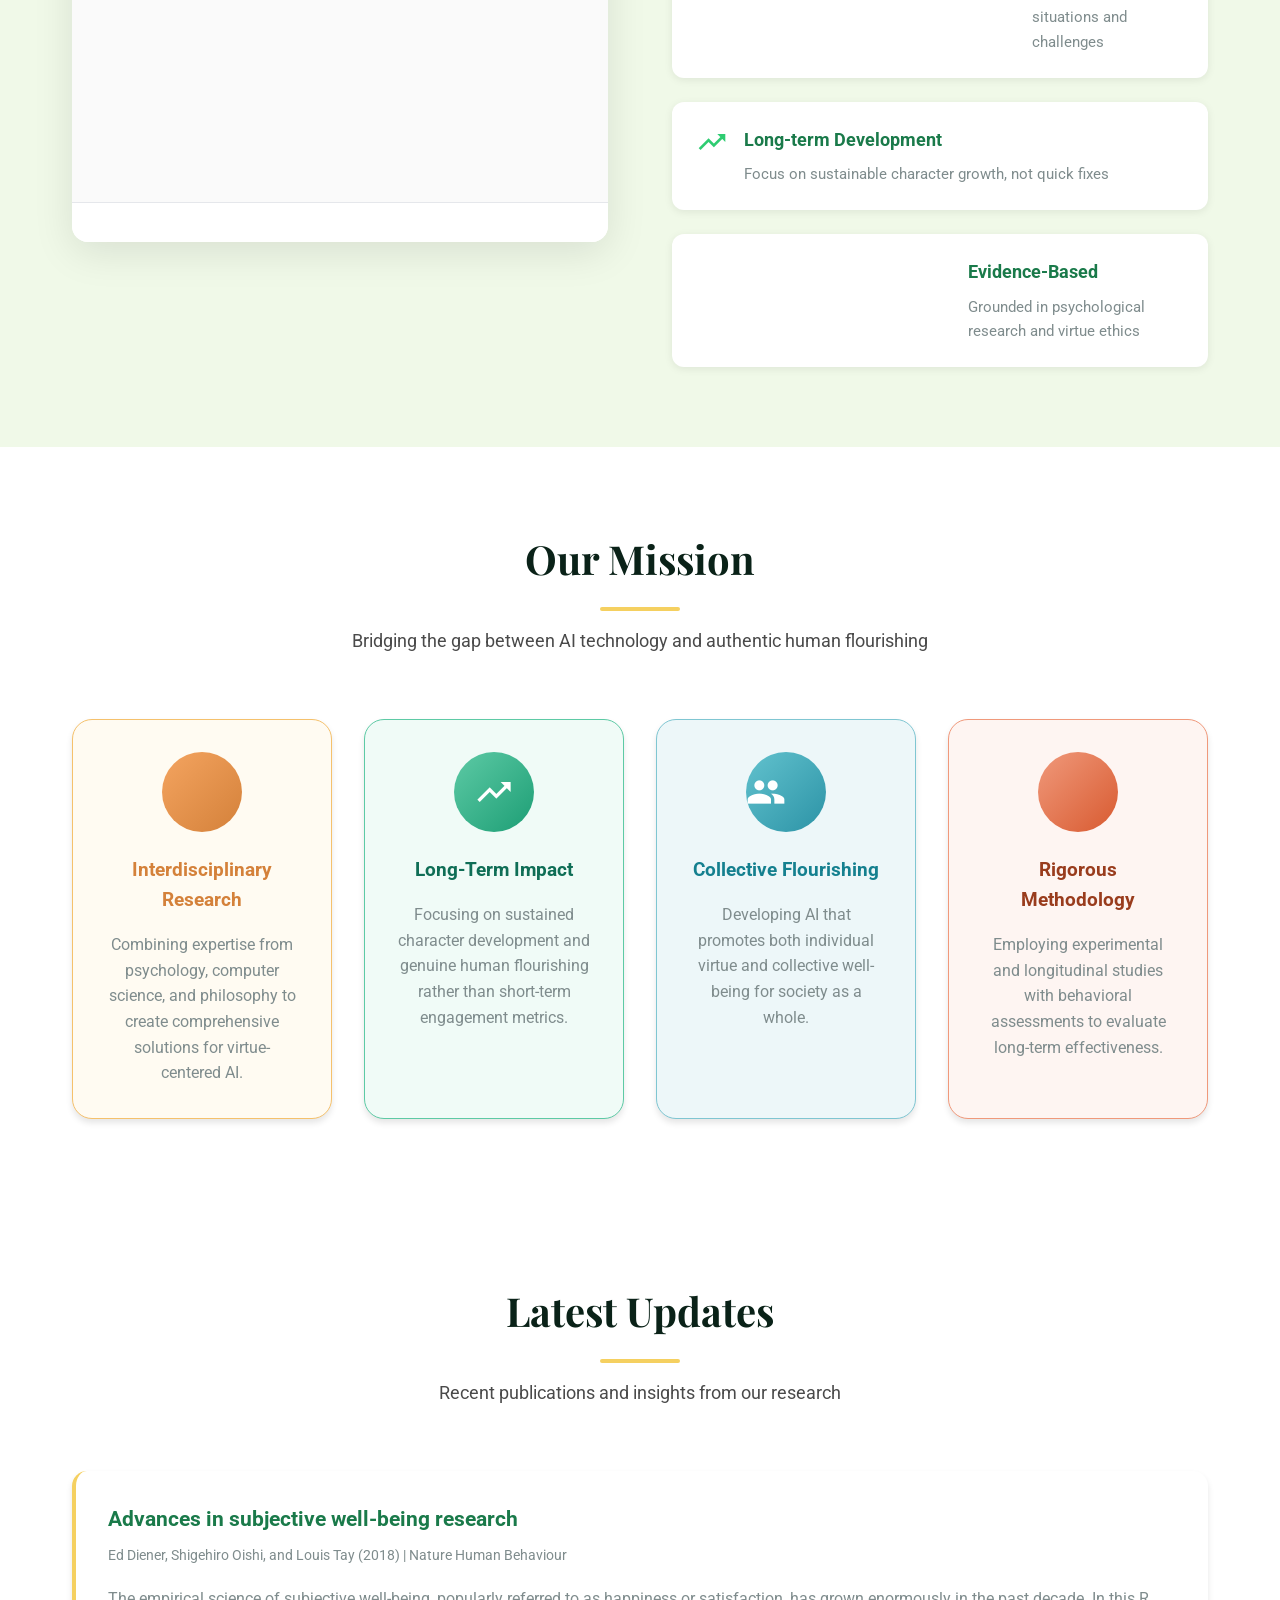
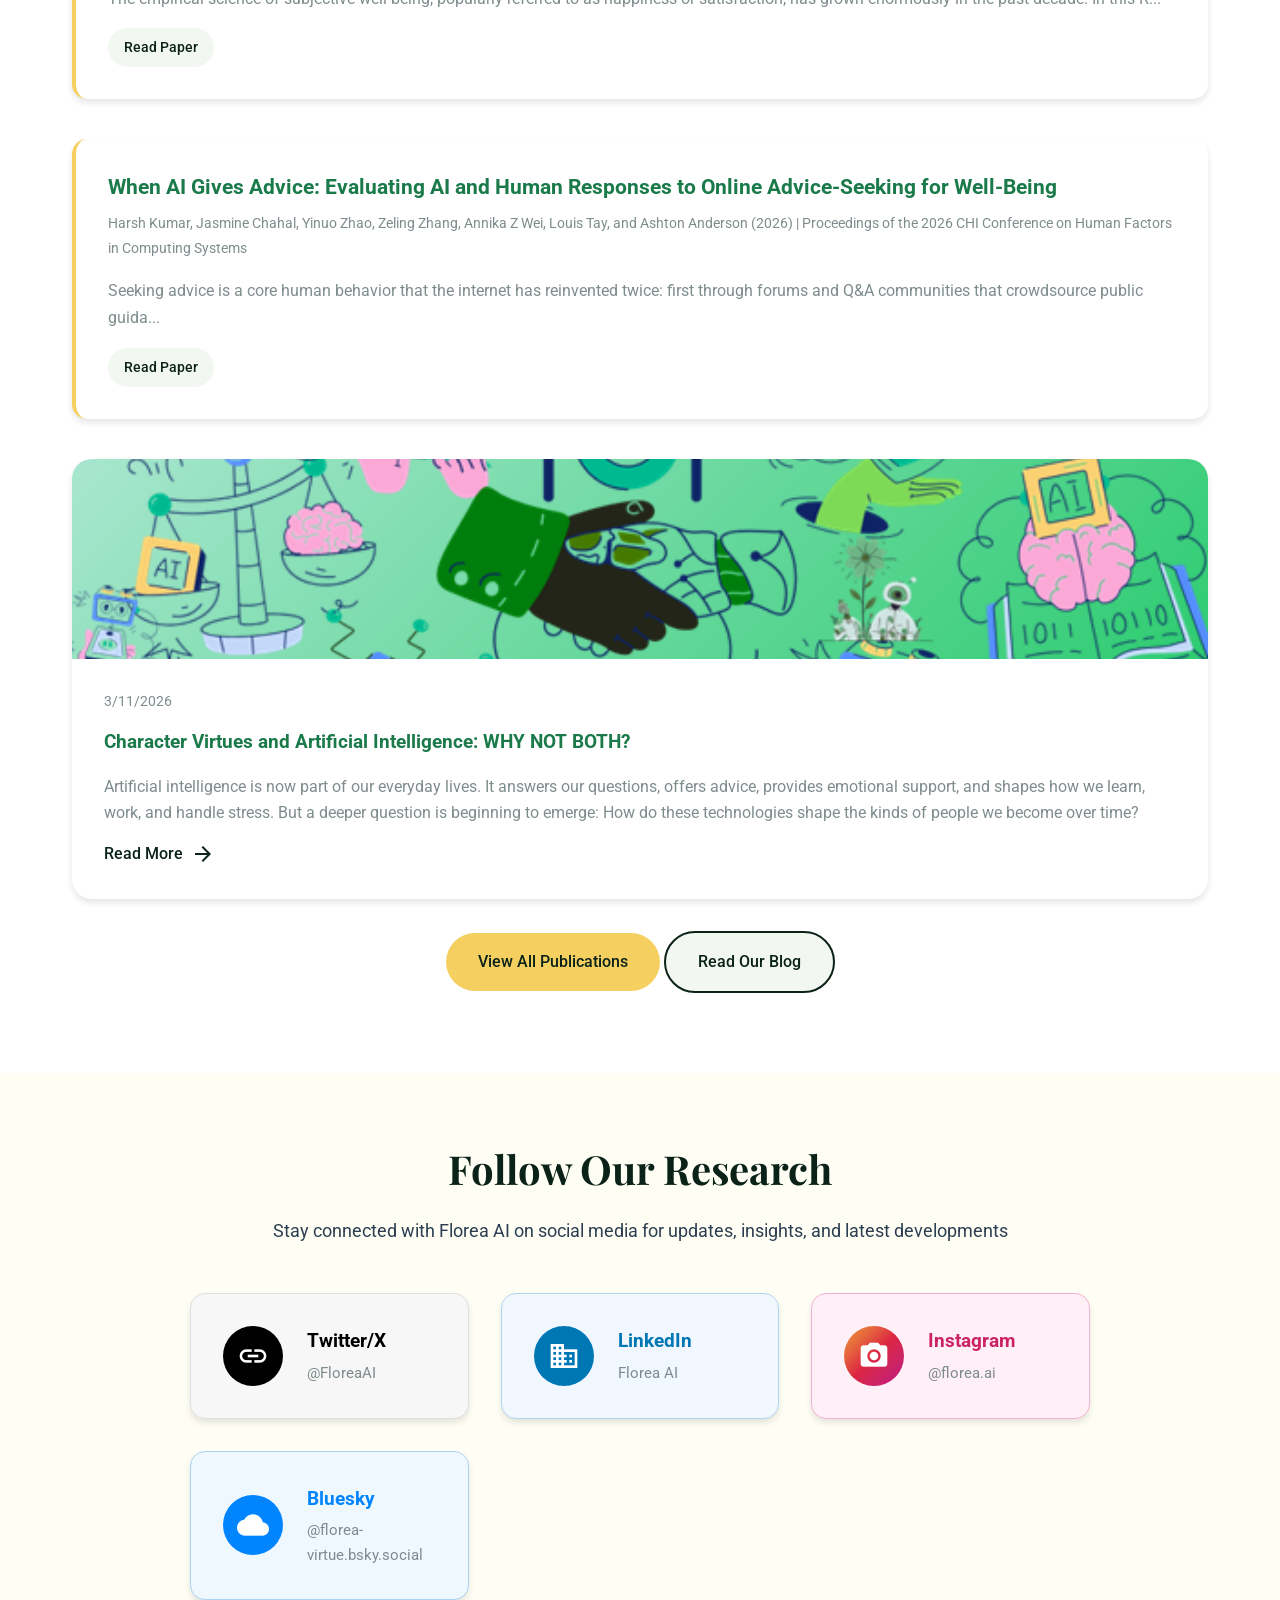
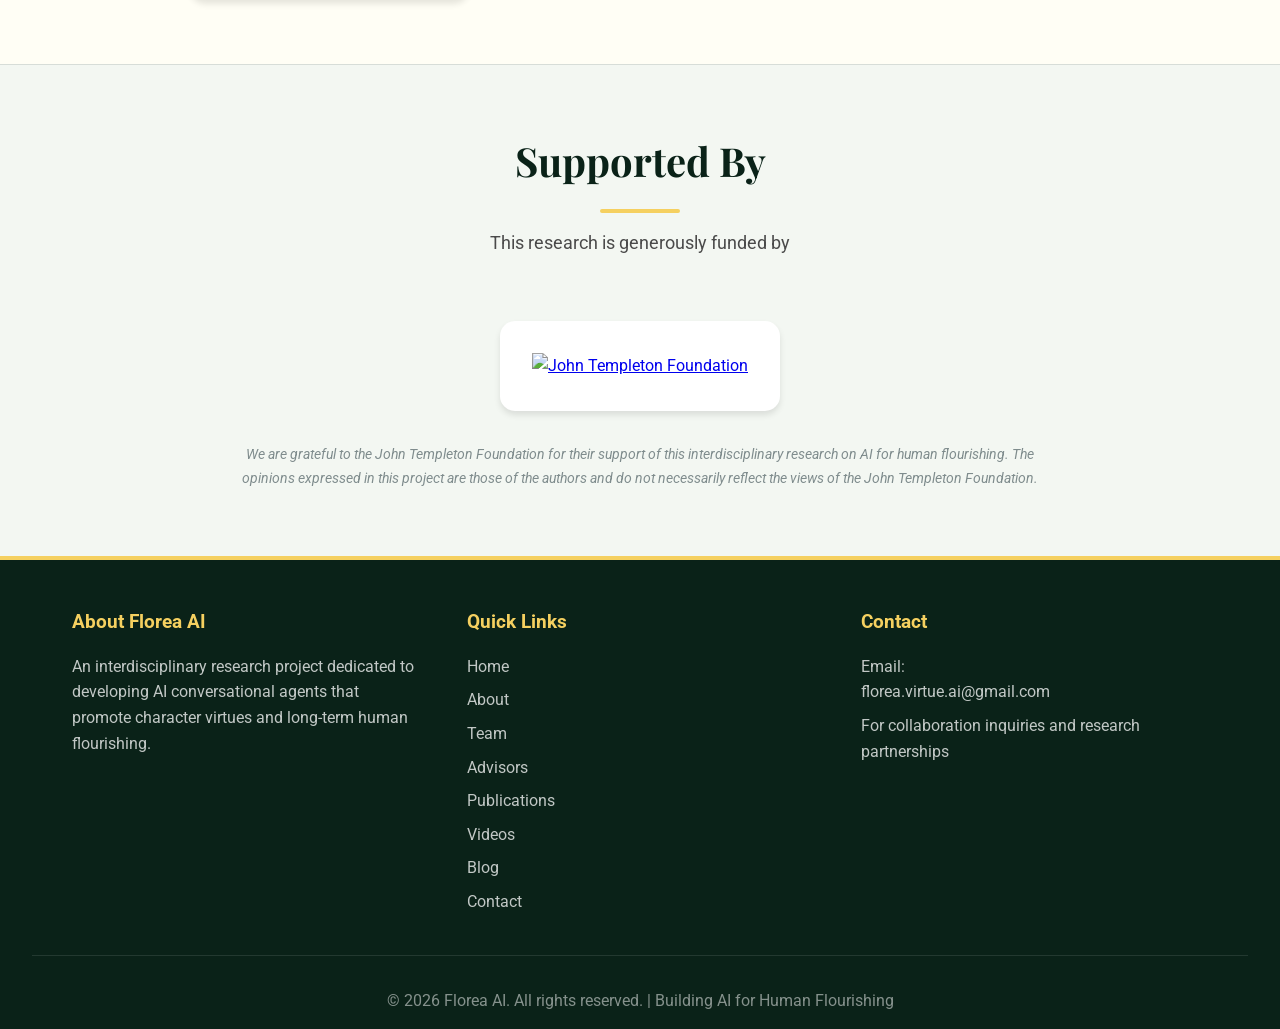
==== commit 3e9d239a: "Add Videos page with Florea AI chatbot tutorials - New videos.html (data-driven grid + category filt" ====
--- a/index.html
+++ b/index.html
@@ -108,6 +108,7 @@
                 <li><a href="team.html">Team</a></li>
                 <li><a href="advisors.html">Advisors</a></li>
                 <li><a href="publications.html">Publications</a></li>
+                <li><a href="videos.html">Videos</a></li>
                 <li><a href="blog.html">Blog</a></li>
                 <li><a href="news.html">News</a></li>
                 <li><a href="contact.html">Contact</a></li>
@@ -375,6 +376,7 @@
                 <a href="team.html">Team</a>
                 <a href="advisors.html">Advisors</a>
                 <a href="publications.html">Publications</a>
+                <a href="videos.html">Videos</a>
                 <a href="blog.html">Blog</a>
                 <a href="contact.html">Contact</a>
             </div>
--- a/css/styles.css
+++ b/css/styles.css
@@ -318,7 +318,7 @@
 .page-header {
     margin-top: 80px;
     padding: 4rem 2rem;
-    background: #E6E6F5;
+    background: #F3F7F2;
     text-align: center;
 }
 
@@ -365,7 +365,7 @@
 }
 .mission-card:nth-child(1) { background: #FFFBF2; border: 1px solid #F5C16C; }
 .mission-card:nth-child(2) { background: #F0FBF7; border: 1px solid #5DCAA5; }
-.mission-card:nth-child(3) { background: #F5F4FE; border: 1px solid #AFA9EC; }
+.mission-card:nth-child(3) { background: #EDF7F9; border: 1px solid #7FC6D2; }
 .mission-card:nth-child(4) { background: #FEF5F2; border: 1px solid #F0997B; }
 
 .mission-icon {
@@ -380,7 +380,7 @@
 }
 .mission-card:nth-child(1) .mission-icon { background: linear-gradient(135deg, #F4A460, #D4813A); }
 .mission-card:nth-child(2) .mission-icon { background: linear-gradient(135deg, #5DCAA5, #1D9E75); }
-.mission-card:nth-child(3) .mission-icon { background: linear-gradient(135deg, #AFA9EC, #7F77DD); }
+.mission-card:nth-child(3) .mission-icon { background: linear-gradient(135deg, #62C2CE, #2C93A6); }
 .mission-card:nth-child(4) .mission-icon { background: linear-gradient(135deg, #F0997B, #D85A30); }
 
 .mission-icon .material-icons {
@@ -394,7 +394,7 @@
 }
 .mission-card:nth-child(1) h3 { color: #D4813A; }
 .mission-card:nth-child(2) h3 { color: #0F6E56; }
-.mission-card:nth-child(3) h3 { color: #534AB7; }
+.mission-card:nth-child(3) h3 { color: #15808F; }
 .mission-card:nth-child(4) h3 { color: #993C1D; }
 
 .mission-card p {
@@ -1417,7 +1417,7 @@
    ============================================================================ */
 .sponsors-section {
     padding: 4rem 2rem;
-    background: #E6E6F5;
+    background: #F3F7F2;
 }
 
 .sponsors-grid {
@@ -2086,6 +2086,12 @@
   nav.open .nav-links a {
     display: block;
     padding: 1rem 2rem;
+    color: #0A2218;                /* dark text on the white dropdown (overrides the white nav-bar color) */
+  }
+
+  nav.open .nav-links a:hover,
+  nav.open .nav-links a.active {
+    color: #C99A00;                /* darker gold so the current/hovered item stays readable on white */
   }
 
   /* Backdrop to dim the page when menu is open */
@@ -2119,9 +2125,9 @@
 .social-content h2 { color: #0A2218; }
 .social-content p { color: #2c3e50; }
 .chatbot-demo-section { padding: 5rem 0; background: #F0F9E8; }
-.hero { background: #E6E6F5; }
-.hero-text h2 { background: none; -webkit-text-fill-color: #1a1a4a; color: #1a1a4a; }
-.hero-text p { color: #3a3a6a; }
+.hero { background: #F3F7F2; }
+.hero-text h2 { background: none; -webkit-text-fill-color: #0A2218; color: #0A2218; }
+.hero-text p { color: #4a4a4a; }
 .btn-primary { background: #F5D060; color: #0A2218; box-shadow: none; }
 .btn-primary:hover { background: #e0bc40; color: #0A2218; box-shadow: none; }
 .btn-secondary { color: #ffffff; border-color: #ffffff; background: transparent; }
@@ -2143,25 +2149,36 @@
 .footer-section p, .footer-section a { color: rgba(255,255,255,0.75); }
 .hero .btn-secondary { color: #0A2218; border-color: #0A2218; background: transparent; }
 .hero .btn-secondary:hover { background: #0A2218; color: #ffffff; }
-.sponsors-section { background: #E6E6F5; border-top: 1px solid rgba(167, 139, 250, 0.3); }
-.latest-section .btn-secondary { background: #E6E6F5; color: #1a1a4a; border-color: #1a1a4a; }
-.latest-section .btn-secondary:hover { background: #1a1a4a; color: #ffffff; border-color: #1a1a4a; }
+.sponsors-section { background: #F3F7F2; border-top: 1px solid rgba(10, 34, 24, 0.12); }
+.latest-section .btn-secondary { background: #F3F7F2; color: #0A2218; border-color: #0A2218; }
+.latest-section .btn-secondary:hover { background: #0A2218; color: #ffffff; border-color: #0A2218; }
 .publication-card { border-left: 4px solid #F5D060; }
-.pub-link { background: #E6E6F5; color: #1a1a4a; }
-.pub-link:hover { background: #1a1a4a; color: #ffffff; }
-.read-more { color: #1a1a4a; }
+.pub-link { background: #F3F7F2; color: #0A2218; }
+.pub-link:hover { background: #0A2218; color: #ffffff; }
+.read-more { color: #0A2218; }
 .news-list { display: flex; flex-direction: column; max-width: 800px; margin: 0 auto; }
 .news-item { display: block; text-decoration: none; padding: 2rem 0; border-bottom: 1px solid #e0e0e0; }
 .news-item:first-child { border-top: 1px solid #e0e0e0; }
-.news-item h3 { font-size: 1.2rem; color: #1a1a4a; margin-bottom: 0.75rem; line-height: 1.5; }
+.news-item h3 { font-size: 1.2rem; color: #0A2218; margin-bottom: 0.75rem; line-height: 1.5; }
 .news-item:hover h3 { color: #0A2218; text-decoration: underline; }
 .news-meta { display: flex; gap: 0.5rem; align-items: center; flex-wrap: wrap; margin-bottom: 0.25rem; }
-.news-source { background: #E6E6F5; color: #1a1a4a; font-size: 0.75rem; font-weight: 600; padding: 3px 10px; border-radius: 20px; letter-spacing: 1px; }
+.news-source { background: #F3F7F2; color: #0A2218; font-size: 0.75rem; font-weight: 600; padding: 3px 10px; border-radius: 20px; letter-spacing: 1px; }
 .news-date { font-size: 0.85rem; color: #7f8c8d; }
 .news-author { display: block; font-size: 0.85rem; color: #7f8c8d; font-style: italic; margin-top: 0.5rem; }
-.page-header { background: #E6E6F5; }
-.page-header h1 { background: none; -webkit-text-fill-color: #1a1a4a; color: #1a1a4a; }
-.page-header p { color: #3a3a6a; }
+/* News cards with article visuals */
+.news-item { display: flex; gap: 1.5rem; align-items: center; }
+.news-thumb { flex: 0 0 240px; }
+.news-thumb img { width: 240px; height: auto; aspect-ratio: 16 / 9; object-fit: cover; border-radius: 12px; display: block; box-shadow: 0 6px 18px rgba(0,0,0,0.10); transition: box-shadow 0.2s ease; }
+.news-body { flex: 1 1 auto; min-width: 0; }
+.news-item:hover .news-thumb img { box-shadow: 0 10px 26px rgba(0,0,0,0.18); }
+@media (max-width: 640px) {
+  .news-item { flex-direction: column; align-items: stretch; }
+  .news-thumb { flex: 0 0 auto; }
+  .news-thumb img { width: 100%; }
+}
+.page-header { background: #F3F7F2; }
+.page-header h1 { background: none; -webkit-text-fill-color: #0A2218; color: #0A2218; }
+.page-header p { color: #4a4a4a; }
 .stat-card { background: #FFF8DC; }
 .stat-number { background: none; -webkit-text-fill-color: #0A2218; color: #0A2218; }
 .stat-label { color: #0A2218; }
@@ -2175,3 +2192,177 @@
 .social-links-large .social-link:nth-child(2) { background: #F0F7FF; color: #0077B5; border: 1px solid #b3d4f0; }
 .social-links-large .social-link:nth-child(3) { background: #FFF0F7; color: #cc2366; border: 1px solid #f0b3d4; }
 .social-links-large .social-link:nth-child(4) { background: #F0F8FF; color: #0085ff; border: 1px solid #a8d4f5; }
+
+/* ============================================================================
+   VIDEOS PAGE
+   ============================================================================ */
+.videos-page-section {
+    padding: 4rem 0;
+    background: var(--background-light);
+}
+
+.videos-grid {
+    display: grid;
+    grid-template-columns: repeat(auto-fill, minmax(350px, 1fr));
+    gap: 2rem;
+    margin-top: 2rem;
+}
+
+.video-card {
+    background: white;
+    border-radius: 12px;
+    overflow: hidden;
+    box-shadow: 0 2px 10px rgba(0, 0, 0, 0.08);
+    transition: all 0.3s ease;
+    cursor: pointer;
+    display: flex;
+    flex-direction: column;
+    height: 100%;
+}
+
+.video-card:hover {
+    transform: translateY(-5px);
+    box-shadow: 0 8px 20px rgba(0, 0, 0, 0.12);
+}
+
+.video-thumbnail {
+    position: relative;
+    width: 100%;
+    padding-top: 56.25%; /* 16:9 aspect ratio */
+    background: var(--dark-green);
+    overflow: hidden;
+}
+
+.video-thumbnail img {
+    position: absolute;
+    top: 0;
+    left: 0;
+    width: 100%;
+    height: 100%;
+    object-fit: cover;
+    transition: transform 0.3s ease;
+}
+
+.video-card:hover .video-thumbnail img {
+    transform: scale(1.05);
+}
+
+.play-button {
+    position: absolute;
+    top: 50%;
+    left: 50%;
+    transform: translate(-50%, -50%);
+    width: 70px;
+    height: 70px;
+    background: rgba(255, 255, 255, 0.95);
+    border-radius: 50%;
+    display: flex;
+    align-items: center;
+    justify-content: center;
+    cursor: pointer;
+    transition: all 0.3s ease;
+    z-index: 2;
+}
+
+.play-button:hover {
+    background: white;
+    transform: translate(-50%, -50%) scale(1.1);
+}
+
+.play-button .material-icons {
+    font-size: 3rem;
+    color: var(--dark-green);
+}
+
+.video-info {
+    padding: 1.5rem;
+    display: flex;
+    flex-direction: column;
+    flex-grow: 1;
+}
+
+.video-info h3 {
+    color: var(--dark-green);
+    font-size: 1.3rem;
+    margin-bottom: 0.5rem;
+    line-height: 1.4;
+}
+
+.video-meta {
+    color: var(--text-light);
+    font-size: 0.9rem;
+    margin-bottom: 1rem;
+}
+
+.video-description {
+    color: var(--text-dark);
+    line-height: 1.6;
+    margin-bottom: 1.5rem;
+    flex-grow: 1;
+}
+
+.video-info .btn {
+    width: 100%;
+    justify-content: center;
+    display: flex;
+    align-items: center;
+    gap: 0.5rem;
+}
+
+/* Video Modal */
+.video-modal-content {
+    max-width: 1200px;
+    width: 90%;
+    padding: 0;
+    overflow: hidden;
+}
+
+.video-modal-header {
+    padding: 2rem;
+    background: var(--dark-green);
+    color: white;
+}
+
+.video-modal-header h2 {
+    color: white;
+    margin-bottom: 0.5rem;
+}
+
+.video-modal-header p {
+    color: rgba(255, 255, 255, 0.9);
+    margin: 0;
+}
+
+.video-player {
+    position: relative;
+    width: 100%;
+    padding-top: 56.25%; /* 16:9 aspect ratio */
+    background: black;
+}
+
+.video-player iframe {
+    position: absolute;
+    top: 0;
+    left: 0;
+    width: 100%;
+    height: 100%;
+}
+
+@media (max-width: 1024px) {
+    .videos-grid { grid-template-columns: repeat(auto-fill, minmax(300px, 1fr)); }
+}
+
+@media (max-width: 768px) {
+    .videos-grid { grid-template-columns: 1fr; }
+    .video-modal-content { width: 95%; }
+    .video-modal-header { padding: 1.5rem; }
+    .play-button { width: 60px; height: 60px; }
+    .play-button .material-icons { font-size: 2.5rem; }
+}
+
+@media (max-width: 480px) {
+    .video-card { margin: 0 1rem; }
+    .video-info h3 { font-size: 1.1rem; }
+    .play-button { width: 50px; height: 50px; }
+    .play-button .material-icons { font-size: 2rem; }
+}
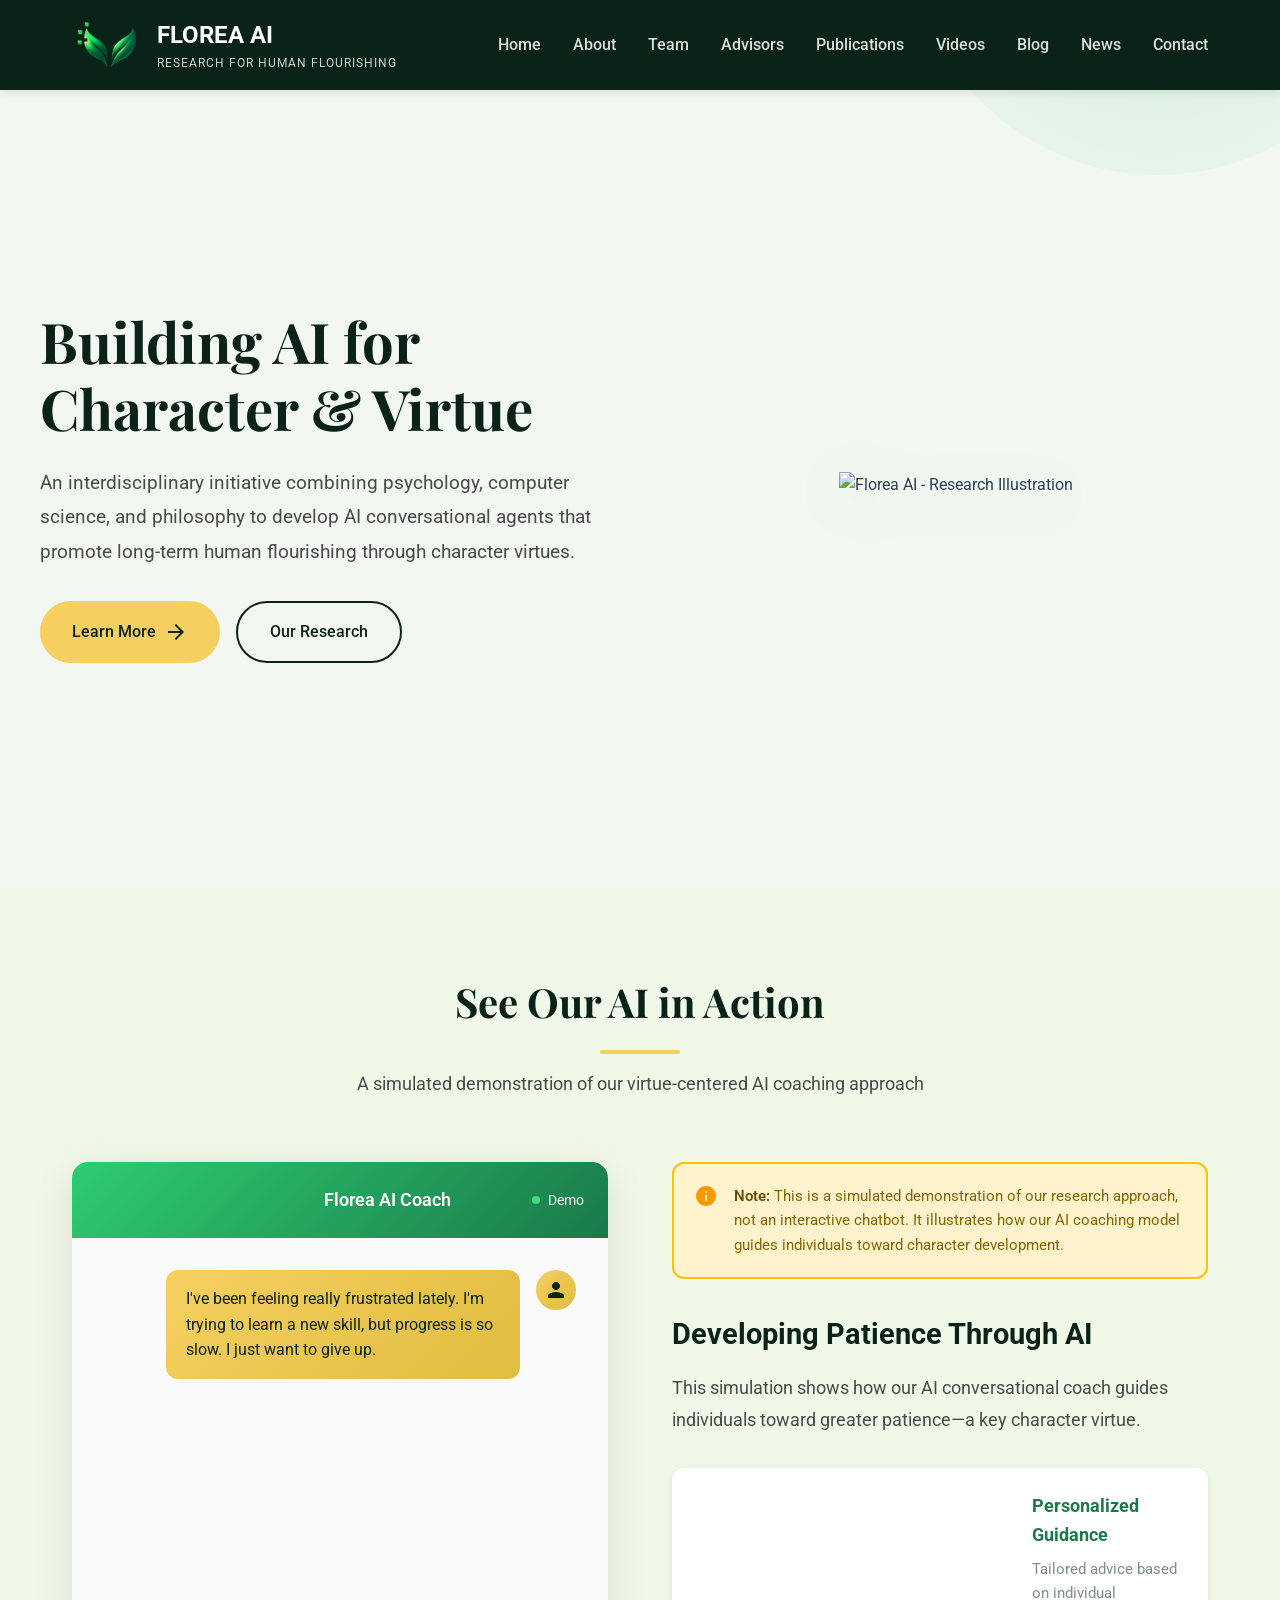
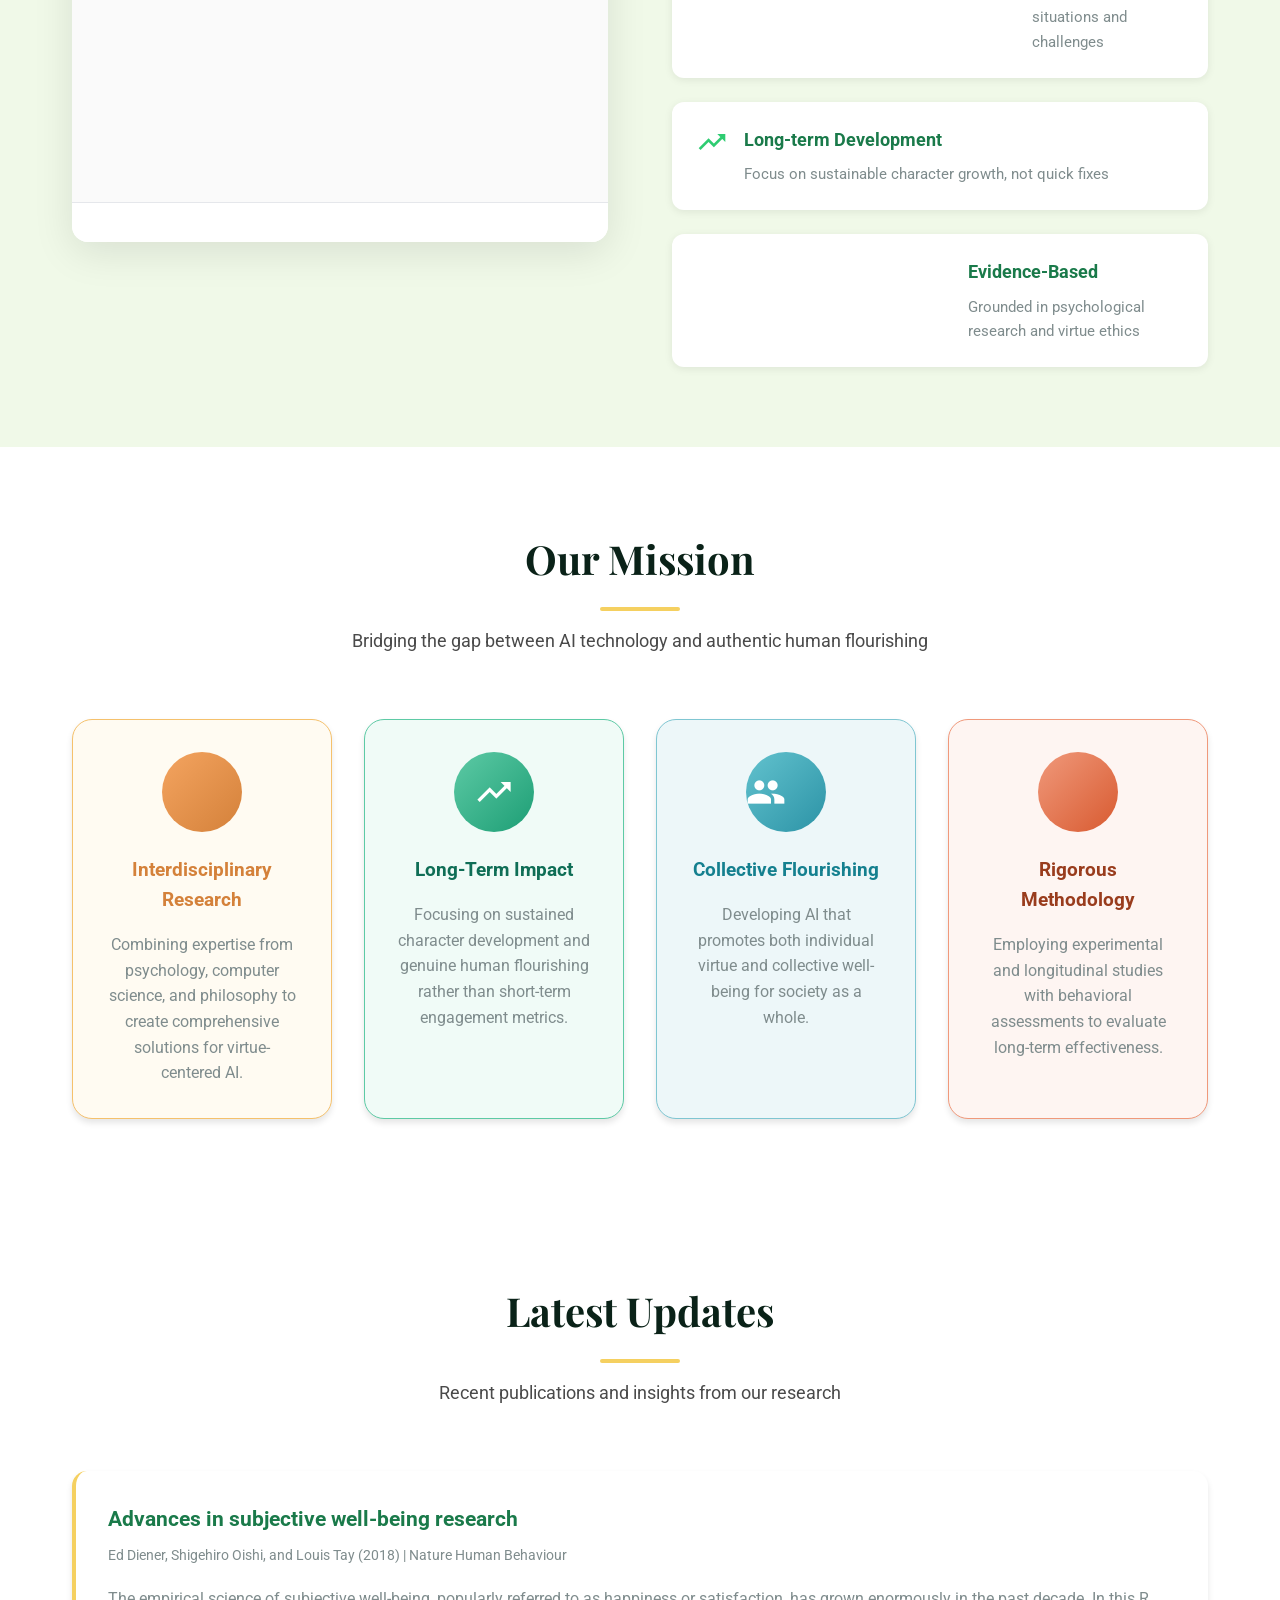
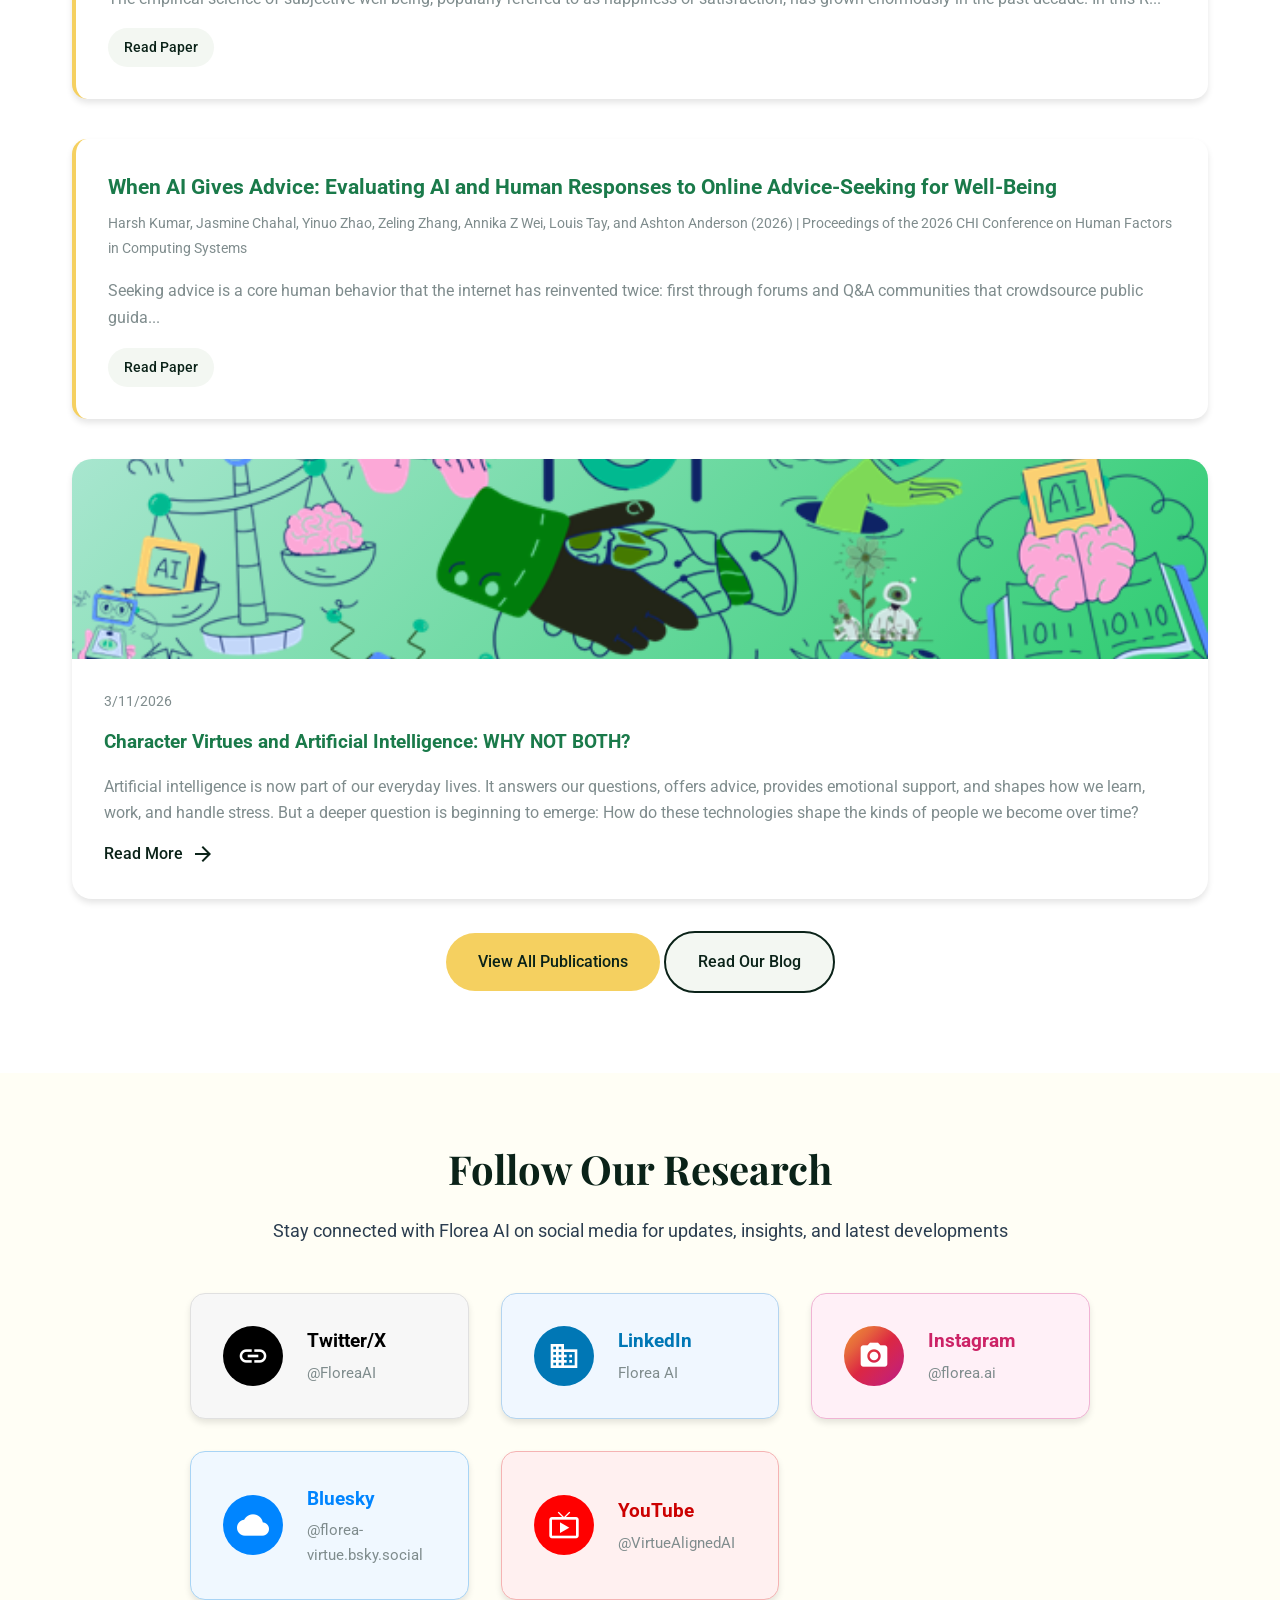
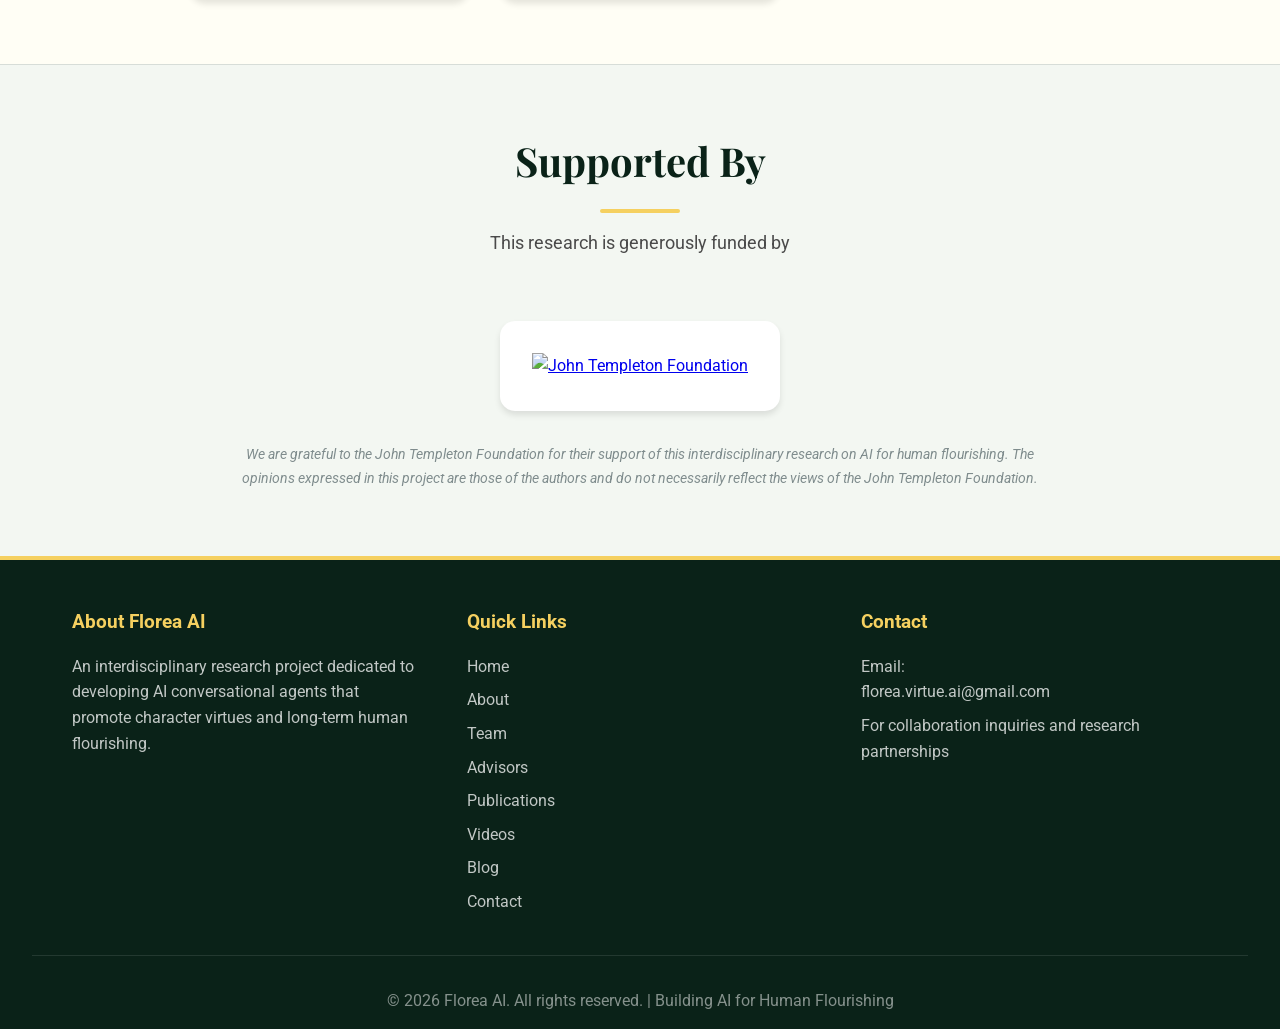
==== commit a7147de4: "Add YouTube channel to Follow Our Research on homepage Co-Authored-By: Claude Opus 5.5 <noreply@anth" ====
--- a/index.html
+++ b/index.html
@@ -329,6 +329,15 @@
                             <p>@florea-virtue.bsky.social</p>
                         </div>
                     </a>
+                    <a href="https://www.youtube.com/@VirtueAlignedAI" class="social-link-card" target="_blank" rel="noopener noreferrer">
+                        <div class="social-icon">
+                            <span class="material-icons">live_tv</span>
+                        </div>
+                        <div class="social-info">
+                            <h3>YouTube</h3>
+                            <p>@VirtueAlignedAI</p>
+                        </div>
+                    </a>
                 </div>
             </div>
         </div>
--- a/css/styles.css
+++ b/css/styles.css
@@ -2122,6 +2122,9 @@
 .social-link-card:nth-child(4) { background: #F0F8FF; border: 1px solid #a8d4f5; }
 .social-link-card:nth-child(4) .social-icon { background: #0085ff; }
 .social-link-card:nth-child(4) .social-info h3 { color: #0085ff; }
+.social-link-card:nth-child(5) { background: #FFF0F0; border: 1px solid #f5b3b3; }
+.social-link-card:nth-child(5) .social-icon { background: #FF0000; }
+.social-link-card:nth-child(5) .social-info h3 { color: #CC0000; }
 .social-content h2 { color: #0A2218; }
 .social-content p { color: #2c3e50; }
 .chatbot-demo-section { padding: 5rem 0; background: #F0F9E8; }
@@ -2192,6 +2195,8 @@
 .social-links-large .social-link:nth-child(2) { background: #F0F7FF; color: #0077B5; border: 1px solid #b3d4f0; }
 .social-links-large .social-link:nth-child(3) { background: #FFF0F7; color: #cc2366; border: 1px solid #f0b3d4; }
 .social-links-large .social-link:nth-child(4) { background: #F0F8FF; color: #0085ff; border: 1px solid #a8d4f5; }
+.social-links-large .social-link:nth-child(5) { background: #FFEBEB; color: #c00000; border: 1px solid #FF6D6D; }
+
 
 /* ============================================================================
    VIDEOS PAGE
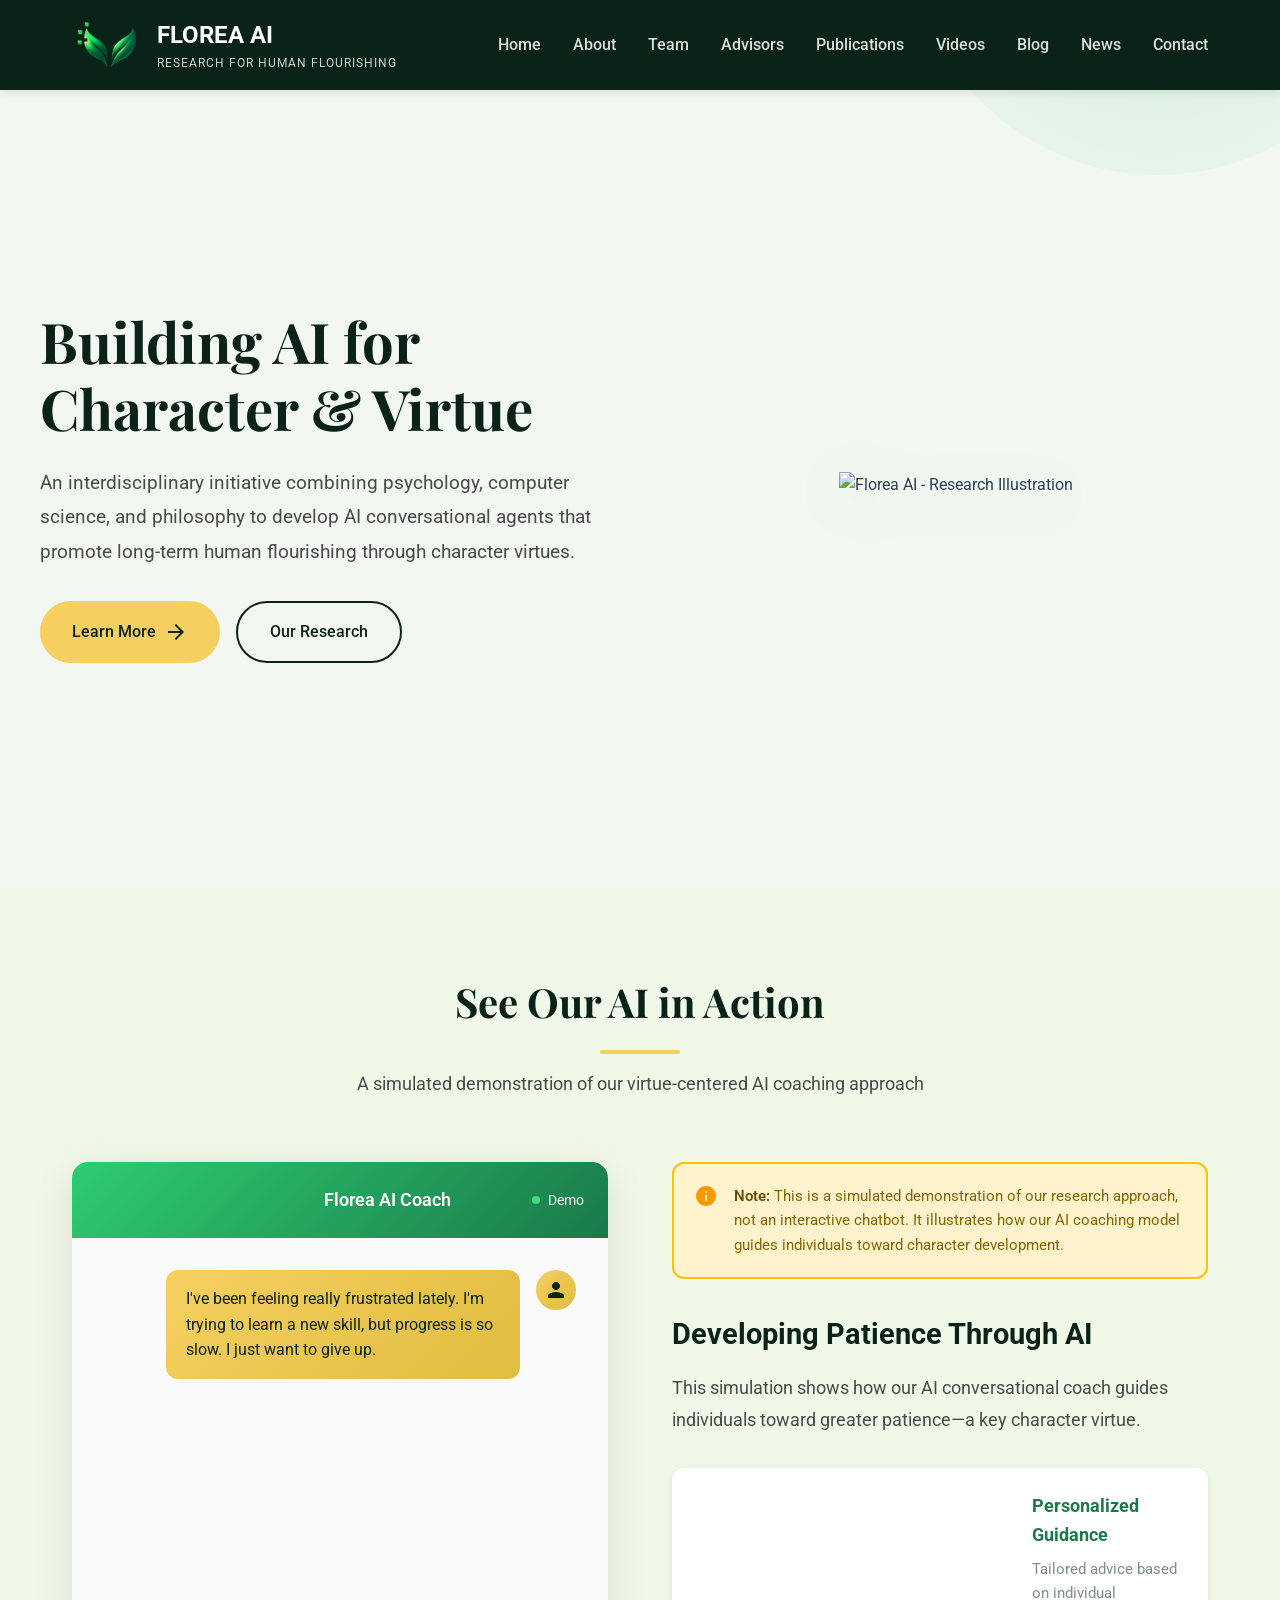
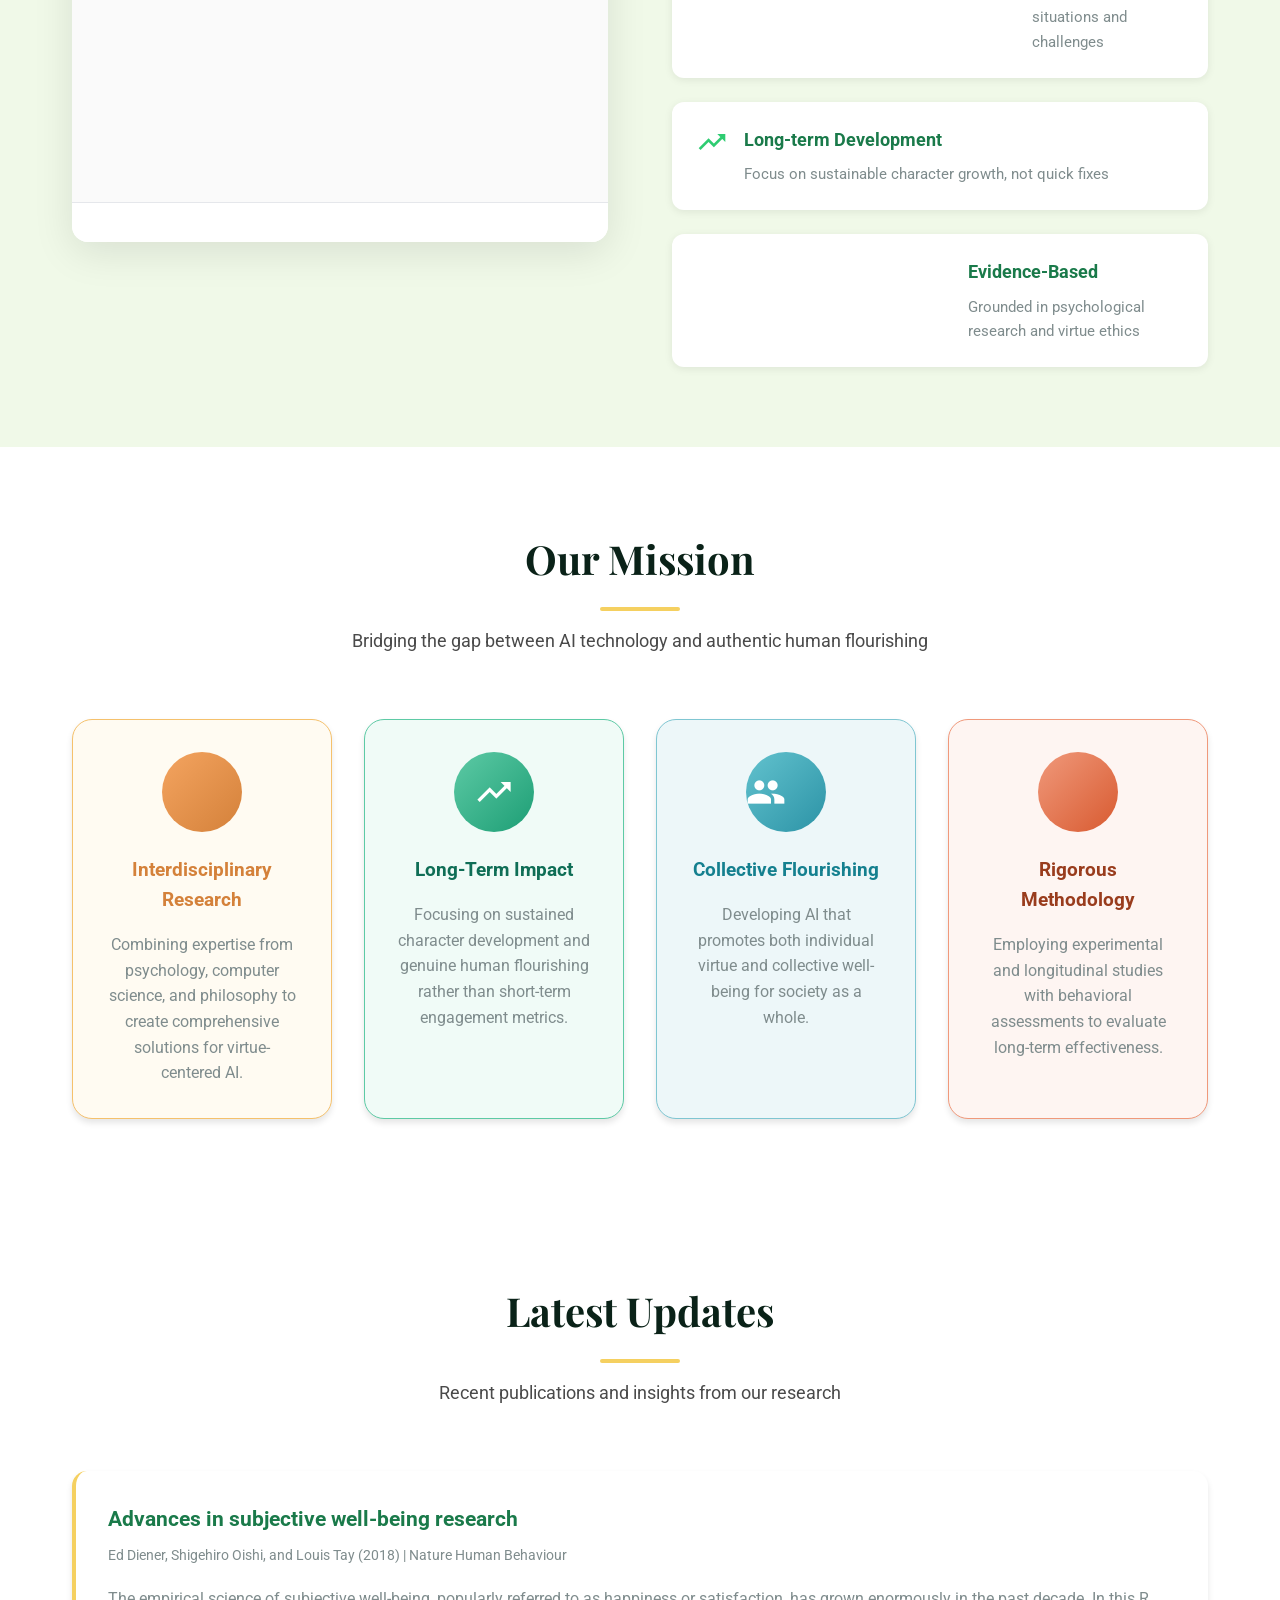
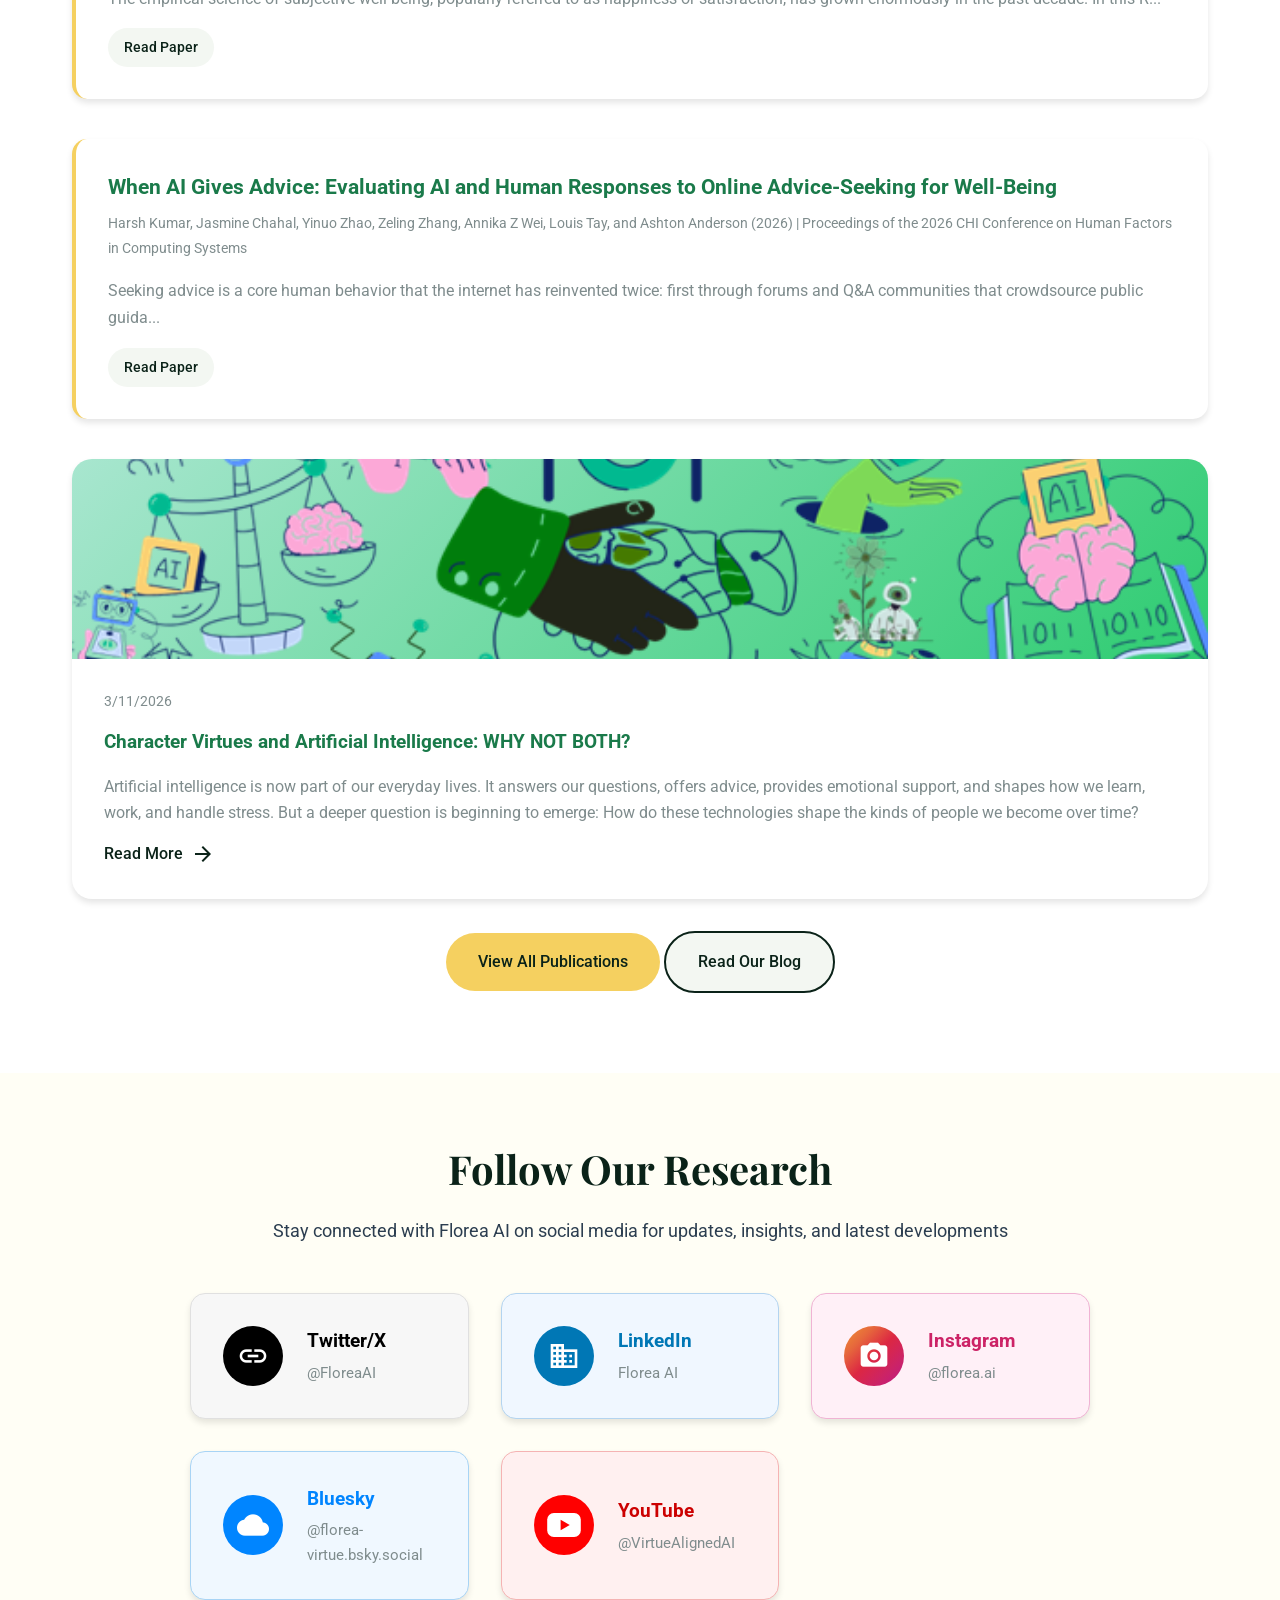
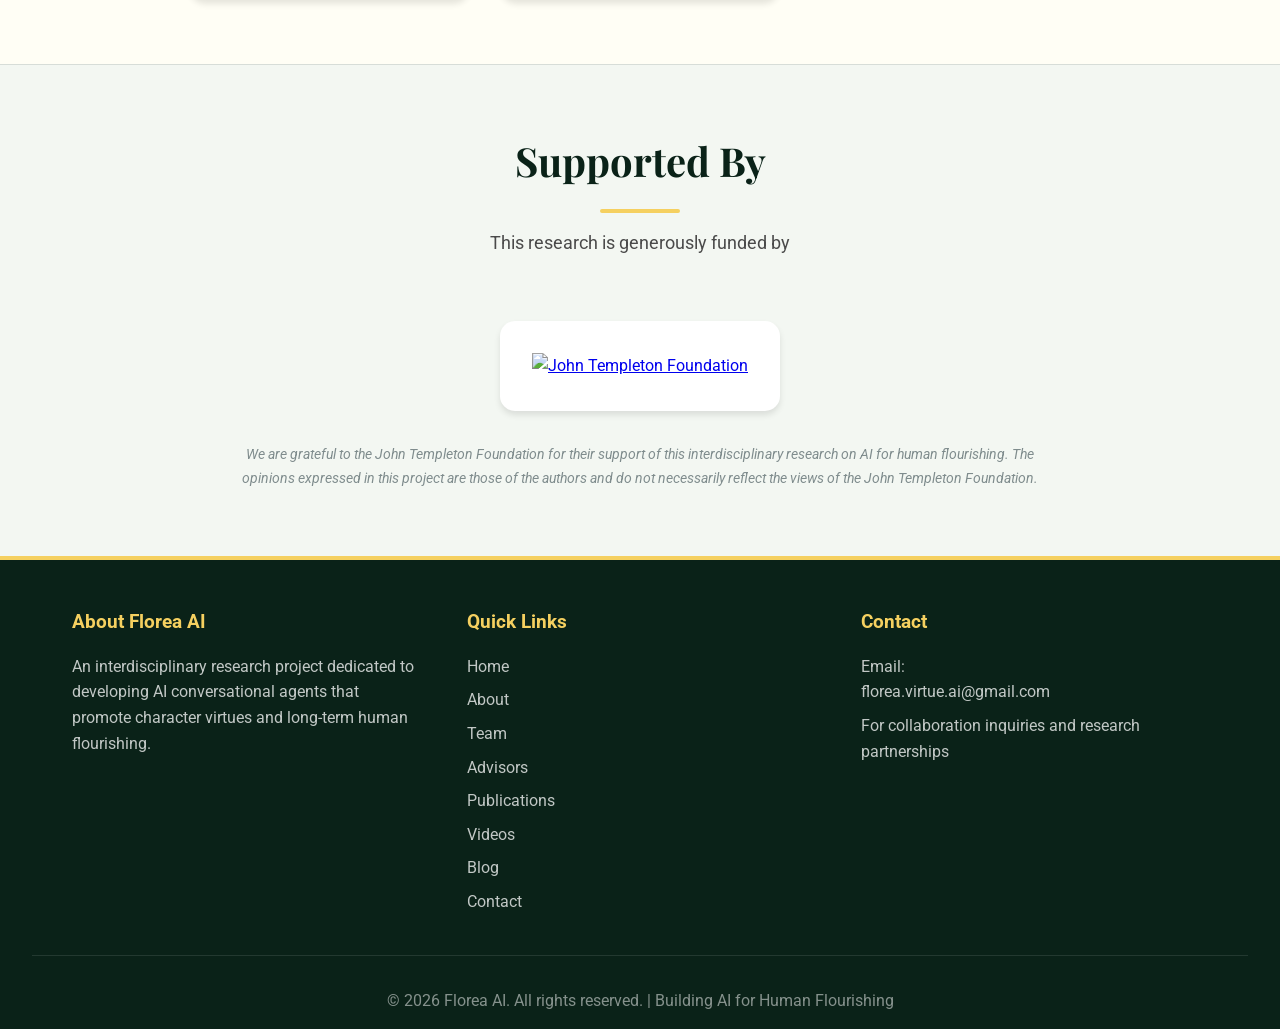
==== commit 124e19b7: "Use YouTube logo for homepage YouTube card Co-Authored-By: Claude Opus 5.5 <noreply@anthropic.com>" ====
--- a/index.html
+++ b/index.html
@@ -331,7 +331,10 @@
                     </a>
                     <a href="https://www.youtube.com/@VirtueAlignedAI" class="social-link-card" target="_blank" rel="noopener noreferrer">
                         <div class="social-icon">
-                            <span class="material-icons">live_tv</span>
+                            <svg class="youtube-logo" viewBox="0 0 28 20" width="34" height="24" aria-hidden="true">
+                                <rect width="28" height="20" rx="5.5" fill="#FFFFFF"/>
+                                <path d="M11.2 5.6v8.8L18.8 10z" fill="#FF0000"/>
+                            </svg>
                         </div>
                         <div class="social-info">
                             <h3>YouTube</h3>
